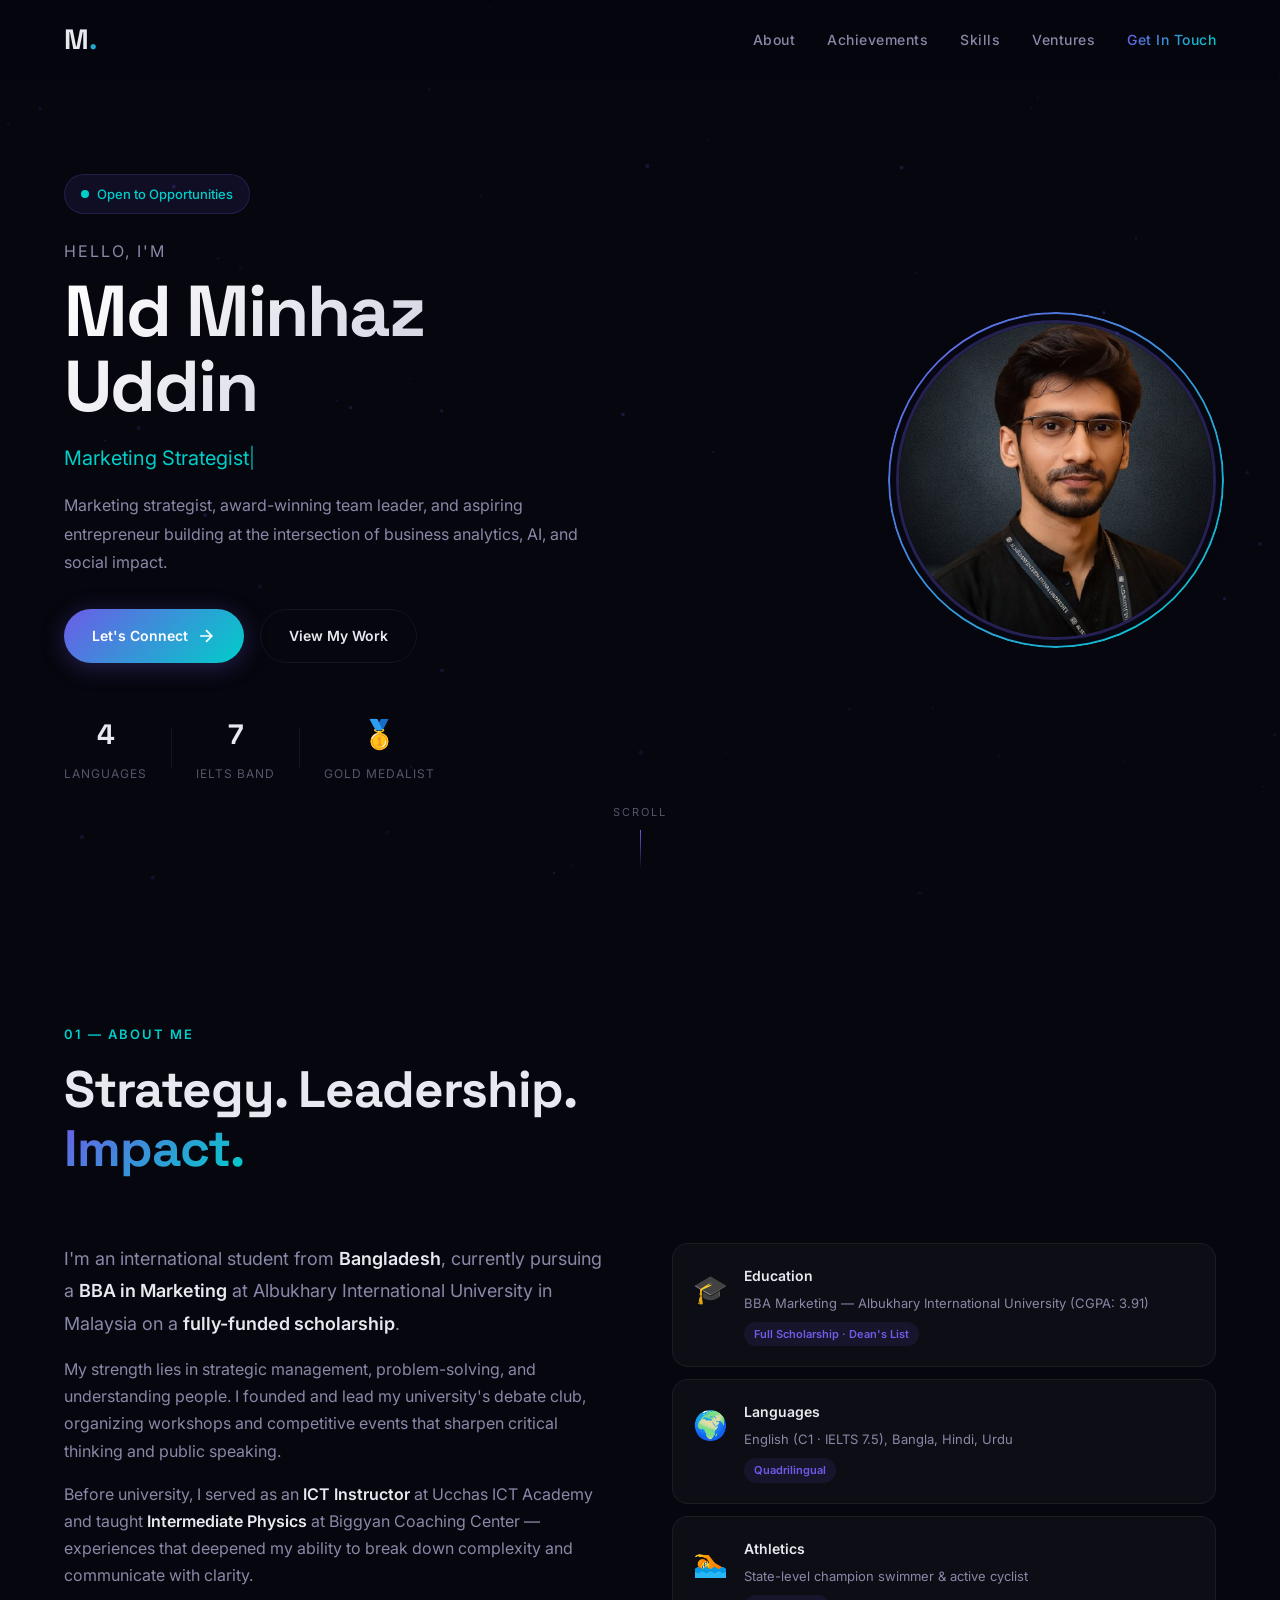
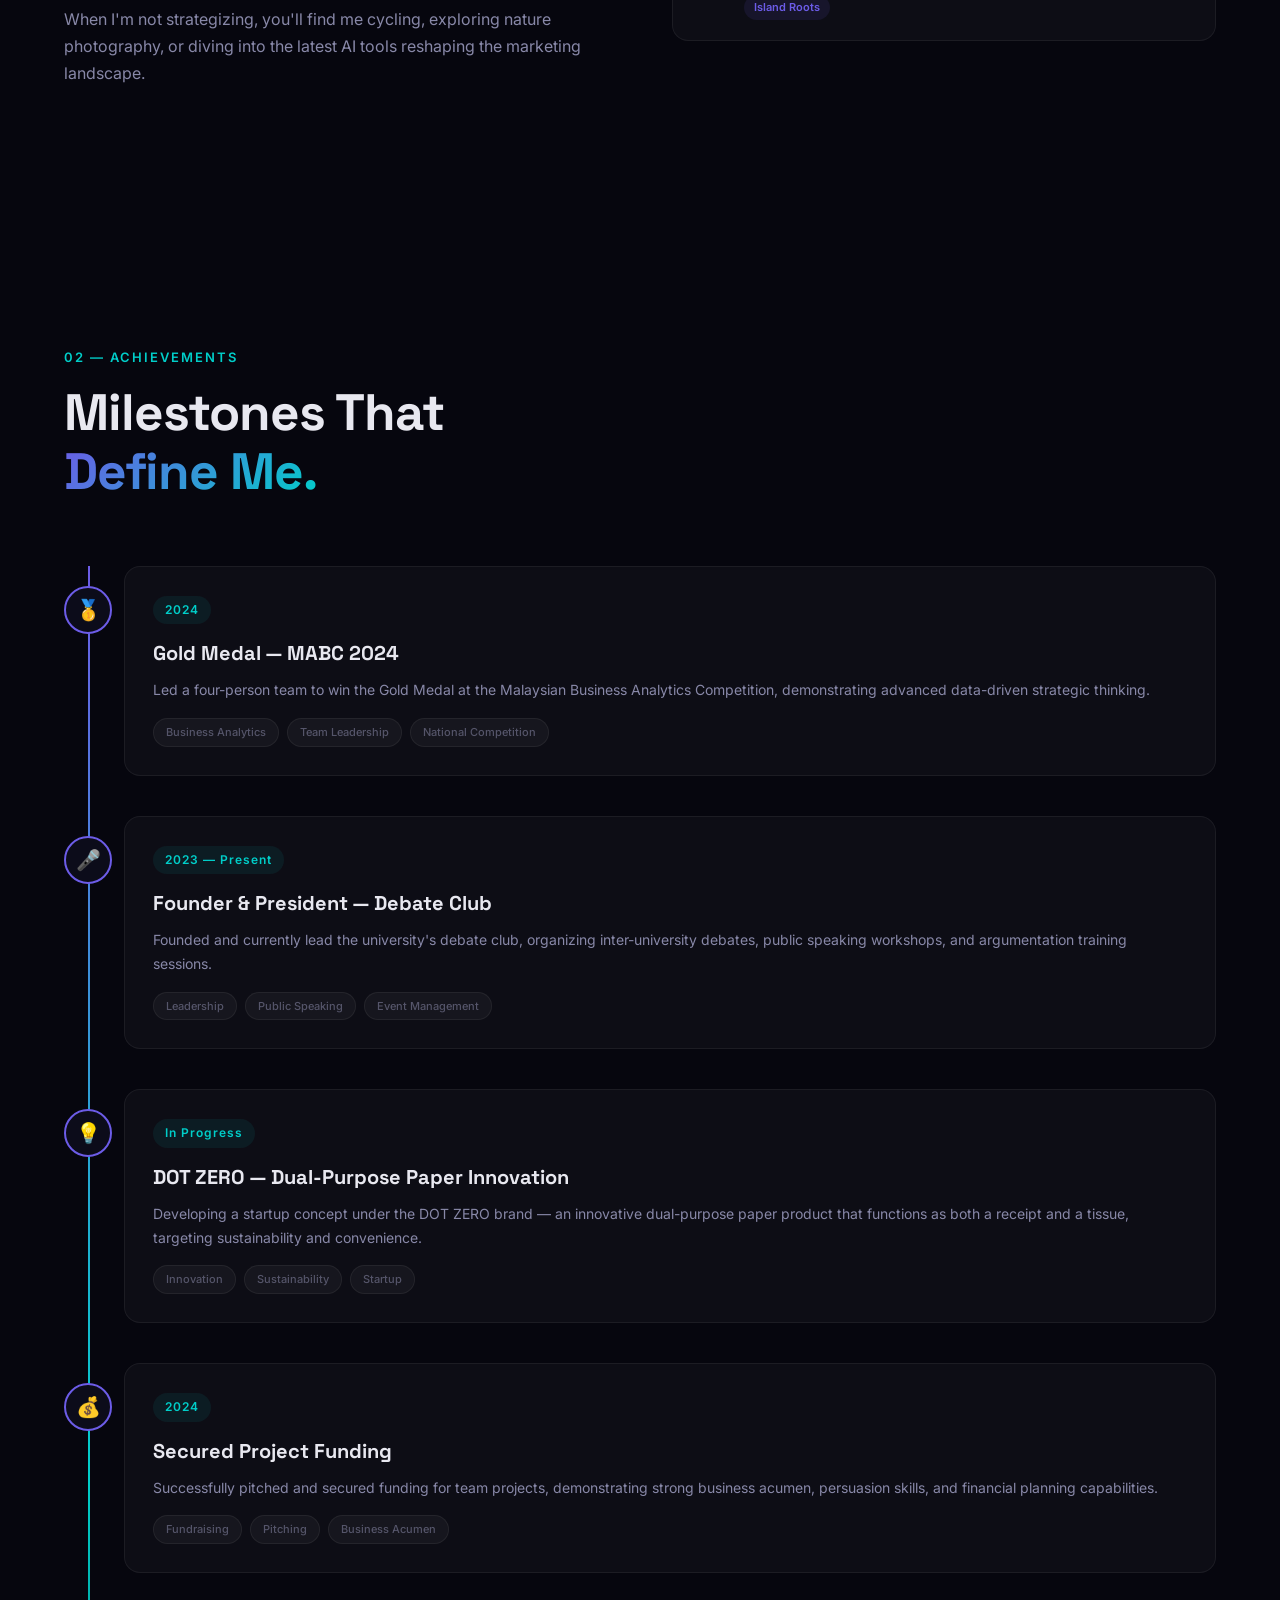
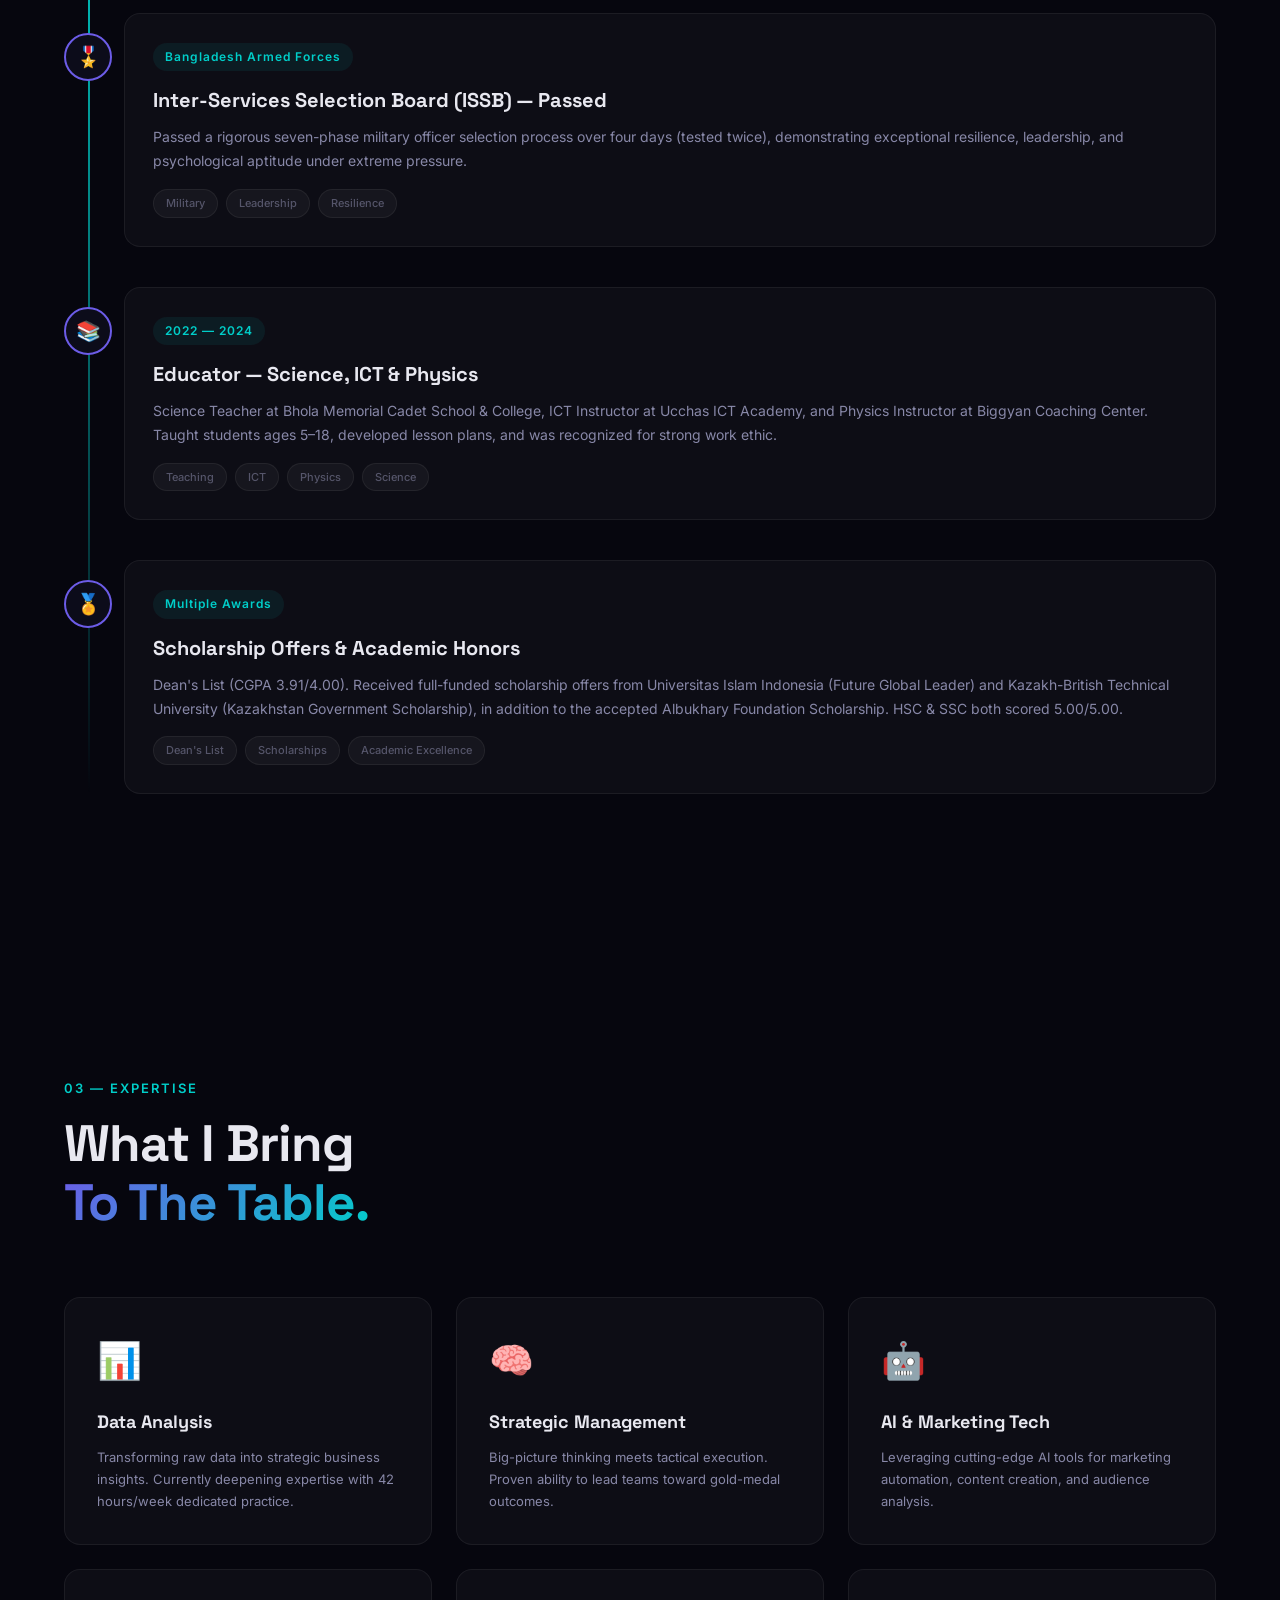
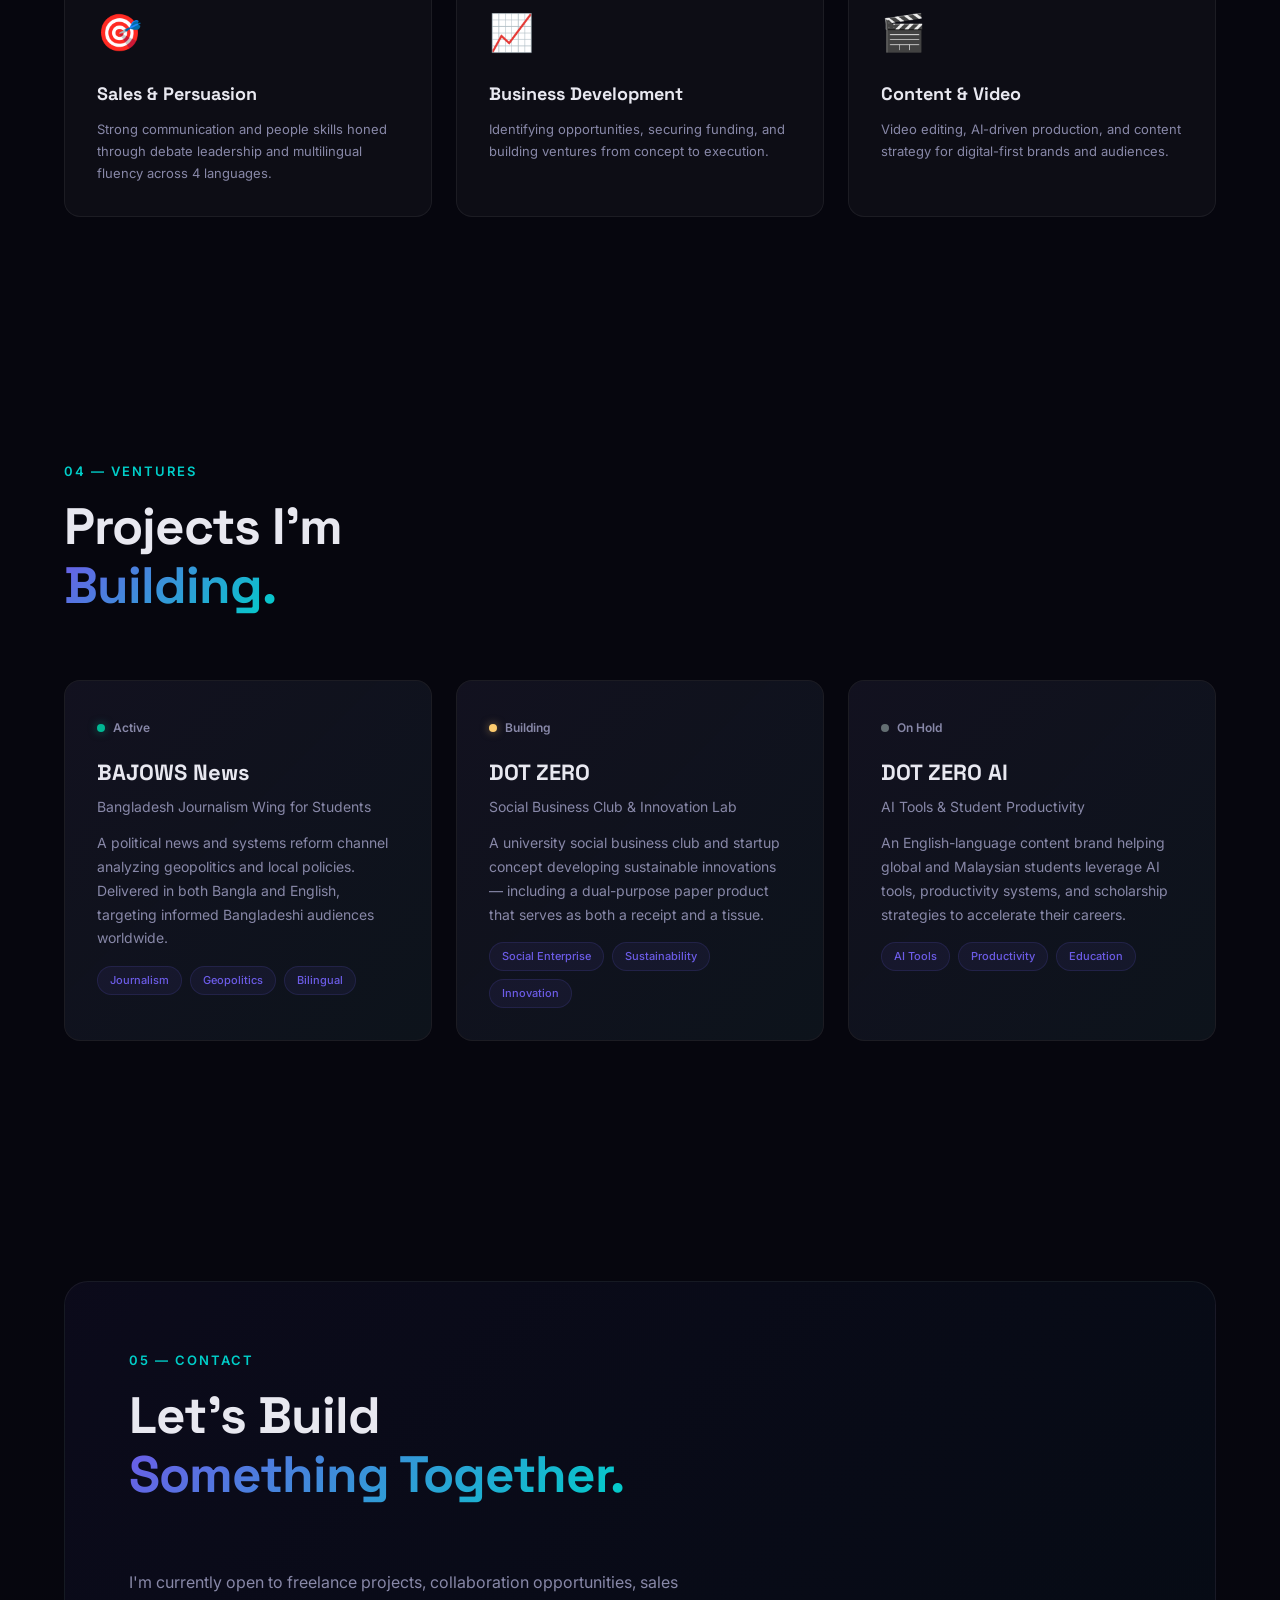
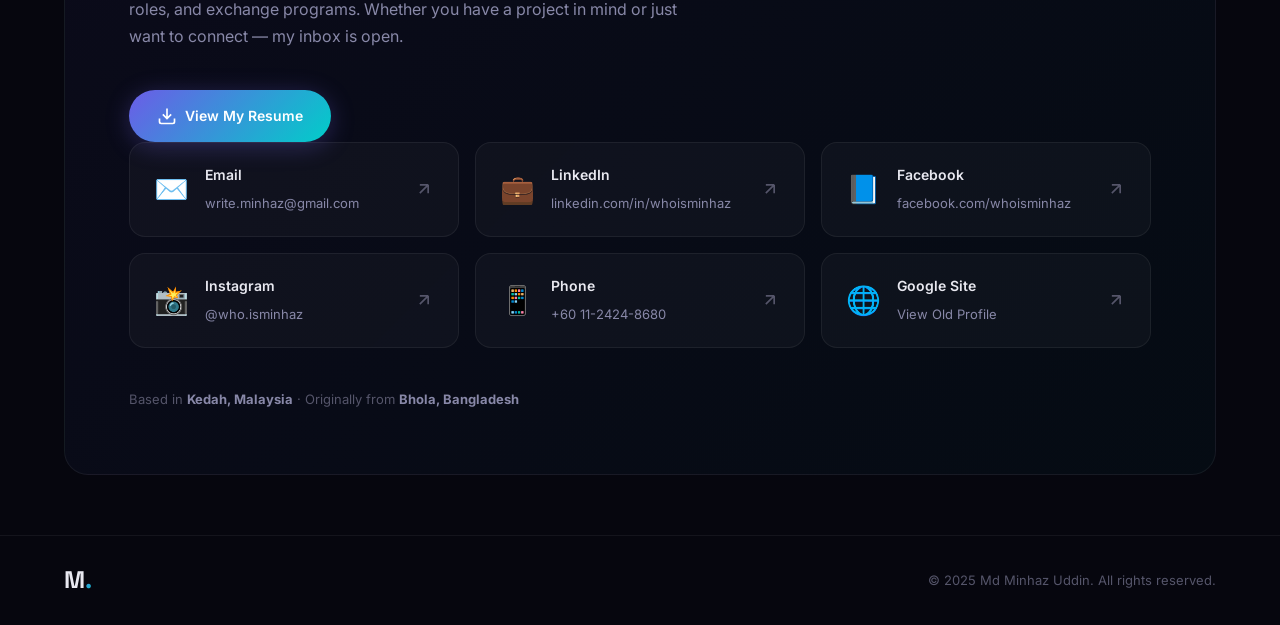
==== index.html @ c0386ac0 "Add files via upload" ====
<!DOCTYPE html>
<html lang="en">
<head>
    <meta charset="UTF-8">
    <meta name="viewport" content="width=device-width, initial-scale=1.0">
    <meta name="description" content="Md Minhaz Uddin — Marketing strategist, debate leader, and aspiring entrepreneur. BBA Marketing student at Albukhary International University, Malaysia.">
    <meta name="keywords" content="Minhaz Uddin, marketing, BBA, entrepreneur, data analysis, AI marketing, business development">
    <meta name="author" content="Md Minhaz Uddin">
    <title>Md Minhaz Uddin — Marketing Strategist & Aspiring Entrepreneur</title>
    <link rel="preconnect" href="https://fonts.googleapis.com">
    <link rel="preconnect" href="https://fonts.gstatic.com" crossorigin>
    <link href="https://fonts.googleapis.com/css2?family=Inter:wght@300;400;500;600;700;800;900&family=Space+Grotesk:wght@400;500;600;700&display=swap" rel="stylesheet">
    <link rel="stylesheet" href="style.css">
</head>
<body>
    <!-- Animated Background Canvas -->
    <canvas id="bg-canvas"></canvas>

    <!-- Navigation -->
    <nav id="navbar">
        <div class="nav-container">
            <a href="#hero" class="nav-logo">M<span class="accent">.</span></a>
            <button class="nav-toggle" id="nav-toggle" aria-label="Toggle navigation">
                <span></span>
                <span></span>
                <span></span>
            </button>
            <ul class="nav-links" id="nav-links">
                <li><a href="#about">About</a></li>
                <li><a href="#achievements">Achievements</a></li>
                <li><a href="#skills">Skills</a></li>
                <li><a href="#ventures">Ventures</a></li>
                <li><a href="#contact" class="nav-cta">Get In Touch</a></li>
            </ul>
        </div>
    </nav>

    <!-- Hero Section -->
    <section id="hero">
        <div class="hero-content">
            <div class="hero-left">
                <div class="hero-badge reveal">
                    <span class="badge-dot"></span>
                    Open to Opportunities
                </div>
                <h1 class="hero-title reveal">
                    <span class="hero-greeting">Hello, I'm</span>
                    <span class="hero-name">Md Minhaz<br>Uddin</span>
                </h1>
                <p class="hero-subtitle reveal">
                    <span class="typed-text" id="typed-text"></span><span class="cursor">|</span>
                </p>
                <p class="hero-description reveal">
                    Marketing strategist, award-winning team leader, and aspiring entrepreneur 
                    building at the intersection of business analytics, AI, and social impact.
                </p>
                <div class="hero-actions reveal">
                    <a href="#contact" class="btn btn-primary">
                        <span>Let's Connect</span>
                        <svg width="20" height="20" viewBox="0 0 24 24" fill="none" stroke="currentColor" stroke-width="2"><path d="M5 12h14M12 5l7 7-7 7"/></svg>
                    </a>
                    <a href="#achievements" class="btn btn-ghost">
                        <span>View My Work</span>
                    </a>
                </div>
                <div class="hero-stats reveal">
                    <div class="stat">
                        <span class="stat-number" data-count="4">0</span>
                        <span class="stat-label">Languages</span>
                    </div>
                    <div class="stat-divider"></div>
                    <div class="stat">
                        <span class="stat-number" data-count="7" data-decimal="false">0</span>
                        <span class="stat-label">IELTS Band</span>
                    </div>
                    <div class="stat-divider"></div>
                    <div class="stat">
                        <span class="stat-icon">🥇</span>
                        <span class="stat-label">Gold Medalist</span>
                    </div>
                </div>
            </div>
            <div class="hero-right reveal">
                <div class="hero-photo-wrapper">
                    <div class="hero-photo-glow"></div>
                    <div class="hero-photo-ring"></div>
                    <img src="photo.jpg" alt="Md Minhaz Uddin" class="hero-photo" />
                </div>
            </div>
        </div>
        <div class="scroll-indicator">
            <span>Scroll</span>
            <div class="scroll-line"></div>
        </div>
    </section>

    <!-- About Section -->
    <section id="about">
        <div class="container">
            <div class="section-header reveal">
                <span class="section-tag">01 — About Me</span>
                <h2 class="section-title">Strategy. Leadership.<br><span class="accent">Impact.</span></h2>
            </div>
            <div class="about-grid">
                <div class="about-text reveal">
                    <p class="about-lead">
                        I'm an international student from <strong>Bangladesh</strong>, currently pursuing a 
                        <strong>BBA in Marketing</strong> at Albukhary International University in Malaysia 
                        on a <strong>fully-funded scholarship</strong>.
                    </p>
                    <p>
                        My strength lies in strategic management, problem-solving, and understanding people. 
                        I founded and lead my university's debate club, organizing workshops and competitive 
                        events that sharpen critical thinking and public speaking.
                    </p>
                    <p>
                        Before university, I served as an <strong>ICT Instructor</strong> at Ucchas ICT Academy 
                        and taught <strong>Intermediate Physics</strong> at Biggyan Coaching Center — experiences 
                        that deepened my ability to break down complexity and communicate with clarity.
                    </p>
                    <p>
                        When I'm not strategizing, you'll find me cycling, exploring nature photography, 
                        or diving into the latest AI tools reshaping the marketing landscape.
                    </p>
                </div>
                <div class="about-cards reveal">
                    <div class="info-card">
                        <div class="info-card-icon">🎓</div>
                        <div class="info-card-content">
                            <h4>Education</h4>
                            <p>BBA Marketing — Albukhary International University (CGPA: 3.91)</p>
                            <span class="info-card-tag">Full Scholarship · Dean's List</span>
                        </div>
                    </div>
                    <div class="info-card">
                        <div class="info-card-icon">🌍</div>
                        <div class="info-card-content">
                            <h4>Languages</h4>
                            <p>English (C1 · IELTS 7.5), Bangla, Hindi, Urdu</p>
                            <span class="info-card-tag">Quadrilingual</span>
                        </div>
                    </div>
                    <div class="info-card">
                        <div class="info-card-icon">🏊</div>
                        <div class="info-card-content">
                            <h4>Athletics</h4>
                            <p>State-level champion swimmer & active cyclist</p>
                            <span class="info-card-tag">Island Roots</span>
                        </div>
                    </div>
                </div>
            </div>
        </div>
    </section>

    <!-- Achievements Section -->
    <section id="achievements">
        <div class="container">
            <div class="section-header reveal">
                <span class="section-tag">02 — Achievements</span>
                <h2 class="section-title">Milestones That<br><span class="accent">Define Me.</span></h2>
            </div>
            <div class="achievements-timeline">
                <div class="timeline-item reveal">
                    <div class="timeline-marker">
                        <div class="timeline-icon">🥇</div>
                    </div>
                    <div class="timeline-card">
                        <span class="timeline-year">2024</span>
                        <h3>Gold Medal — MABC 2024</h3>
                        <p>Led a four-person team to win the Gold Medal at the Malaysian Business Analytics Competition, demonstrating advanced data-driven strategic thinking.</p>
                        <div class="timeline-tags">
                            <span>Business Analytics</span>
                            <span>Team Leadership</span>
                            <span>National Competition</span>
                        </div>
                    </div>
                </div>
                <div class="timeline-item reveal">
                    <div class="timeline-marker">
                        <div class="timeline-icon">🎤</div>
                    </div>
                    <div class="timeline-card">
                        <span class="timeline-year">2023 — Present</span>
                        <h3>Founder & President — Debate Club</h3>
                        <p>Founded and currently lead the university's debate club, organizing inter-university debates, public speaking workshops, and argumentation training sessions.</p>
                        <div class="timeline-tags">
                            <span>Leadership</span>
                            <span>Public Speaking</span>
                            <span>Event Management</span>
                        </div>
                    </div>
                </div>
                <div class="timeline-item reveal">
                    <div class="timeline-marker">
                        <div class="timeline-icon">💡</div>
                    </div>
                    <div class="timeline-card">
                        <span class="timeline-year">In Progress</span>
                        <h3>DOT ZERO — Dual-Purpose Paper Innovation</h3>
                        <p>Developing a startup concept under the DOT ZERO brand — an innovative dual-purpose paper product that functions as both a receipt and a tissue, targeting sustainability and convenience.</p>
                        <div class="timeline-tags">
                            <span>Innovation</span>
                            <span>Sustainability</span>
                            <span>Startup</span>
                        </div>
                    </div>
                </div>
                <div class="timeline-item reveal">
                    <div class="timeline-marker">
                        <div class="timeline-icon">💰</div>
                    </div>
                    <div class="timeline-card">
                        <span class="timeline-year">2024</span>
                        <h3>Secured Project Funding</h3>
                        <p>Successfully pitched and secured funding for team projects, demonstrating strong business acumen, persuasion skills, and financial planning capabilities.</p>
                        <div class="timeline-tags">
                            <span>Fundraising</span>
                            <span>Pitching</span>
                            <span>Business Acumen</span>
                        </div>
                    </div>
                </div>
                <div class="timeline-item reveal">
                    <div class="timeline-marker">
                        <div class="timeline-icon">🎖️</div>
                    </div>
                    <div class="timeline-card">
                        <span class="timeline-year">Bangladesh Armed Forces</span>
                        <h3>Inter-Services Selection Board (ISSB) — Passed</h3>
                        <p>Passed a rigorous seven-phase military officer selection process over four days (tested twice), demonstrating exceptional resilience, leadership, and psychological aptitude under extreme pressure.</p>
                        <div class="timeline-tags">
                            <span>Military</span>
                            <span>Leadership</span>
                            <span>Resilience</span>
                        </div>
                    </div>
                </div>
                <div class="timeline-item reveal">
                    <div class="timeline-marker">
                        <div class="timeline-icon">📚</div>
                    </div>
                    <div class="timeline-card">
                        <span class="timeline-year">2022 — 2024</span>
                        <h3>Educator — Science, ICT & Physics</h3>
                        <p>Science Teacher at Bhola Memorial Cadet School & College, ICT Instructor at Ucchas ICT Academy, and Physics Instructor at Biggyan Coaching Center. Taught students ages 5–18, developed lesson plans, and was recognized for strong work ethic.</p>
                        <div class="timeline-tags">
                            <span>Teaching</span>
                            <span>ICT</span>
                            <span>Physics</span>
                            <span>Science</span>
                        </div>
                    </div>
                </div>
                <div class="timeline-item reveal">
                    <div class="timeline-marker">
                        <div class="timeline-icon">🏅</div>
                    </div>
                    <div class="timeline-card">
                        <span class="timeline-year">Multiple Awards</span>
                        <h3>Scholarship Offers & Academic Honors</h3>
                        <p>Dean's List (CGPA 3.91/4.00). Received full-funded scholarship offers from Universitas Islam Indonesia (Future Global Leader) and Kazakh-British Technical University (Kazakhstan Government Scholarship), in addition to the accepted Albukhary Foundation Scholarship. HSC & SSC both scored 5.00/5.00.</p>
                        <div class="timeline-tags">
                            <span>Dean's List</span>
                            <span>Scholarships</span>
                            <span>Academic Excellence</span>
                        </div>
                    </div>
                </div>
            </div>
        </div>
    </section>

    <!-- Skills Section -->
    <section id="skills">
        <div class="container">
            <div class="section-header reveal">
                <span class="section-tag">03 — Expertise</span>
                <h2 class="section-title">What I Bring<br><span class="accent">To The Table.</span></h2>
            </div>
            <div class="skills-grid">
                <div class="skill-card reveal" data-tilt>
                    <div class="skill-card-glow"></div>
                    <div class="skill-icon">📊</div>
                    <h3>Data Analysis</h3>
                    <p>Transforming raw data into strategic business insights. Currently deepening expertise with 42 hours/week dedicated practice.</p>
                </div>
                <div class="skill-card reveal" data-tilt>
                    <div class="skill-card-glow"></div>
                    <div class="skill-icon">🧠</div>
                    <h3>Strategic Management</h3>
                    <p>Big-picture thinking meets tactical execution. Proven ability to lead teams toward gold-medal outcomes.</p>
                </div>
                <div class="skill-card reveal" data-tilt>
                    <div class="skill-card-glow"></div>
                    <div class="skill-icon">🤖</div>
                    <h3>AI & Marketing Tech</h3>
                    <p>Leveraging cutting-edge AI tools for marketing automation, content creation, and audience analysis.</p>
                </div>
                <div class="skill-card reveal" data-tilt>
                    <div class="skill-card-glow"></div>
                    <div class="skill-icon">🎯</div>
                    <h3>Sales & Persuasion</h3>
                    <p>Strong communication and people skills honed through debate leadership and multilingual fluency across 4 languages.</p>
                </div>
                <div class="skill-card reveal" data-tilt>
                    <div class="skill-card-glow"></div>
                    <div class="skill-icon">📈</div>
                    <h3>Business Development</h3>
                    <p>Identifying opportunities, securing funding, and building ventures from concept to execution.</p>
                </div>
                <div class="skill-card reveal" data-tilt>
                    <div class="skill-card-glow"></div>
                    <div class="skill-icon">🎬</div>
                    <h3>Content & Video</h3>
                    <p>Video editing, AI-driven production, and content strategy for digital-first brands and audiences.</p>
                </div>
            </div>
        </div>
    </section>

    <!-- Ventures Section -->
    <section id="ventures">
        <div class="container">
            <div class="section-header reveal">
                <span class="section-tag">04 — Ventures</span>
                <h2 class="section-title">Projects I'm<br><span class="accent">Building.</span></h2>
            </div>
            <div class="ventures-grid">
                <div class="venture-card reveal">
                    <div class="venture-card-bg"></div>
                    <div class="venture-card-content">
                        <div class="venture-status">
                            <span class="status-dot active"></span>
                            Active
                        </div>
                        <h3>BAJOWS News</h3>
                        <p class="venture-subtitle">Bangladesh Journalism Wing for Students</p>
                        <p>A political news and systems reform channel analyzing geopolitics and local policies. Delivered in both Bangla and English, targeting informed Bangladeshi audiences worldwide.</p>
                        <div class="venture-tags">
                            <span>Journalism</span>
                            <span>Geopolitics</span>
                            <span>Bilingual</span>
                        </div>
                    </div>
                </div>
                <div class="venture-card reveal">
                    <div class="venture-card-bg"></div>
                    <div class="venture-card-content">
                        <div class="venture-status">
                            <span class="status-dot building"></span>
                            Building
                        </div>
                        <h3>DOT ZERO</h3>
                        <p class="venture-subtitle">Social Business Club & Innovation Lab</p>
                        <p>A university social business club and startup concept developing sustainable innovations — including a dual-purpose paper product that serves as both a receipt and a tissue.</p>
                        <div class="venture-tags">
                            <span>Social Enterprise</span>
                            <span>Sustainability</span>
                            <span>Innovation</span>
                        </div>
                    </div>
                </div>
                <div class="venture-card reveal">
                    <div class="venture-card-bg"></div>
                    <div class="venture-card-content">
                        <div class="venture-status">
                            <span class="status-dot paused"></span>
                            On Hold
                        </div>
                        <h3>DOT ZERO AI</h3>
                        <p class="venture-subtitle">AI Tools & Student Productivity</p>
                        <p>An English-language content brand helping global and Malaysian students leverage AI tools, productivity systems, and scholarship strategies to accelerate their careers.</p>
                        <div class="venture-tags">
                            <span>AI Tools</span>
                            <span>Productivity</span>
                            <span>Education</span>
                        </div>
                    </div>
                </div>
            </div>
        </div>
    </section>

    <!-- Contact Section -->
    <section id="contact">
        <div class="container">
            <div class="contact-wrapper reveal">
                <div class="section-header">
                    <span class="section-tag">05 — Contact</span>
                    <h2 class="section-title">Let's Build<br><span class="accent">Something Together.</span></h2>
                </div>
                <p class="contact-description">
                    I'm currently open to freelance projects, collaboration opportunities, 
                    sales roles, and exchange programs. Whether you have a project in mind or just want to connect — my inbox is open.
                </p>
                <div class="contact-actions-top">
                    <a href="resume.html" target="_blank" class="btn btn-primary" id="download-resume">
                        <svg width="20" height="20" viewBox="0 0 24 24" fill="none" stroke="currentColor" stroke-width="2"><path d="M21 15v4a2 2 0 01-2 2H5a2 2 0 01-2-2v-4M7 10l5 5 5-5M12 15V3"/></svg>
                        <span>View My Resume</span>
                    </a>
                </div>
                <div class="contact-links">
                    <a href="mailto:write.minhaz@gmail.com" class="contact-card" id="contact-email">
                        <div class="contact-card-icon">✉️</div>
                        <div>
                            <h4>Email</h4>
                            <span>write.minhaz@gmail.com</span>
                        </div>
                        <svg width="20" height="20" viewBox="0 0 24 24" fill="none" stroke="currentColor" stroke-width="2"><path d="M7 17L17 7M17 7H7M17 7v10"/></svg>
                    </a>
                    <a href="https://linkedin.com/in/whoisminhaz" class="contact-card" id="contact-linkedin" target="_blank" rel="noopener">
                        <div class="contact-card-icon">💼</div>
                        <div>
                            <h4>LinkedIn</h4>
                            <span>linkedin.com/in/whoisminhaz</span>
                        </div>
                        <svg width="20" height="20" viewBox="0 0 24 24" fill="none" stroke="currentColor" stroke-width="2"><path d="M7 17L17 7M17 7H7M17 7v10"/></svg>
                    </a>
                    <a href="https://facebook.com/whoisminhaz" class="contact-card" id="contact-facebook" target="_blank" rel="noopener">
                        <div class="contact-card-icon">📘</div>
                        <div>
                            <h4>Facebook</h4>
                            <span>facebook.com/whoisminhaz</span>
                        </div>
                        <svg width="20" height="20" viewBox="0 0 24 24" fill="none" stroke="currentColor" stroke-width="2"><path d="M7 17L17 7M17 7H7M17 7v10"/></svg>
                    </a>
                    <a href="https://instagram.com/who.isminhaz" class="contact-card" id="contact-instagram" target="_blank" rel="noopener">
                        <div class="contact-card-icon">📸</div>
                        <div>
                            <h4>Instagram</h4>
                            <span>@who.isminhaz</span>
                        </div>
                        <svg width="20" height="20" viewBox="0 0 24 24" fill="none" stroke="currentColor" stroke-width="2"><path d="M7 17L17 7M17 7H7M17 7v10"/></svg>
                    </a>
                    <a href="tel:+601124248680" class="contact-card" id="contact-phone">
                        <div class="contact-card-icon">📱</div>
                        <div>
                            <h4>Phone</h4>
                            <span>+60 11-2424-8680</span>
                        </div>
                        <svg width="20" height="20" viewBox="0 0 24 24" fill="none" stroke="currentColor" stroke-width="2"><path d="M7 17L17 7M17 7H7M17 7v10"/></svg>
                    </a>
                    <a href="https://sites.google.com/view/whoisminhaz/home" class="contact-card" id="contact-website" target="_blank" rel="noopener">
                        <div class="contact-card-icon">🌐</div>
                        <div>
                            <h4>Google Site</h4>
                            <span>View Old Profile</span>
                        </div>
                        <svg width="20" height="20" viewBox="0 0 24 24" fill="none" stroke="currentColor" stroke-width="2"><path d="M7 17L17 7M17 7H7M17 7v10"/></svg>
                    </a>
                </div>
                <div class="contact-footer">
                    <p>Based in <strong>Kedah, Malaysia</strong> · Originally from <strong>Bhola, Bangladesh</strong></p>
                </div>
            </div>
        </div>
    </section>

    <!-- Footer -->
    <footer id="footer">
        <div class="container">
            <div class="footer-content">
                <span class="footer-logo">M<span class="accent">.</span></span>
                <p>&copy; 2025 Md Minhaz Uddin. All rights reserved.</p>
            </div>
        </div>
    </footer>

    <script src="script.js"></script>
</body>
</html>
---- style.css ----
/* ============================================
   MD MINHAZ UDDIN — PORTFOLIO
   Premium Dark Theme
   ============================================ */

/* --- Reset & Base --- */
*, *::before, *::after { margin: 0; padding: 0; box-sizing: border-box; }

:root {
    --bg-primary: #06060e;
    --bg-secondary: #0c0c1a;
    --bg-card: rgba(255,255,255,0.03);
    --bg-card-hover: rgba(255,255,255,0.06);
    --text-primary: #e8e8f0;
    --text-secondary: #8888a8;
    --text-muted: #55556a;
    --accent-1: #6c5ce7;
    --accent-2: #00cec9;
    --accent-gradient: linear-gradient(135deg, #6c5ce7, #00cec9);
    --accent-glow: rgba(108,92,231,0.3);
    --border: rgba(255,255,255,0.06);
    --radius: 16px;
    --radius-sm: 8px;
    --font-main: 'Inter', -apple-system, sans-serif;
    --font-display: 'Space Grotesk', sans-serif;
    --transition: 0.3s cubic-bezier(0.25, 0.46, 0.45, 0.94);
}

html { scroll-behavior: smooth; scroll-padding-top: 80px; }
body {
    font-family: var(--font-main);
    background: var(--bg-primary);
    color: var(--text-primary);
    line-height: 1.7;
    overflow-x: hidden;
    -webkit-font-smoothing: antialiased;
}

#bg-canvas {
    position: fixed; top: 0; left: 0; width: 100%; height: 100%;
    z-index: 0; pointer-events: none; opacity: 0.4;
}

.container { max-width: 1200px; margin: 0 auto; padding: 0 24px; position: relative; z-index: 1; }
.accent { background: var(--accent-gradient); -webkit-background-clip: text; -webkit-text-fill-color: transparent; background-clip: text; }

/* --- Navigation --- */
#navbar {
    position: fixed; top: 0; left: 0; width: 100%; z-index: 1000;
    padding: 16px 0;
    background: rgba(6,6,14,0.6);
    backdrop-filter: blur(20px); -webkit-backdrop-filter: blur(20px);
    border-bottom: 1px solid transparent;
    transition: var(--transition);
}
#navbar.scrolled { border-bottom-color: var(--border); padding: 10px 0; }

.nav-container {
    max-width: 1200px; margin: 0 auto; padding: 0 24px;
    display: flex; align-items: center; justify-content: space-between;
}
.nav-logo {
    font-family: var(--font-display); font-size: 28px; font-weight: 700;
    color: var(--text-primary); text-decoration: none;
}
.nav-links {
    display: flex; align-items: center; gap: 32px; list-style: none;
}
.nav-links a {
    color: var(--text-secondary); text-decoration: none; font-size: 14px;
    font-weight: 500; letter-spacing: 0.5px; transition: color var(--transition);
}
.nav-links a:hover { color: var(--text-primary); }
.nav-cta {
    background: var(--accent-gradient) !important; -webkit-background-clip: text !important;
    -webkit-text-fill-color: transparent !important; background-clip: text !important;
}
.nav-toggle { display: none; background: none; border: none; cursor: pointer; padding: 4px; }
.nav-toggle span {
    display: block; width: 24px; height: 2px; background: var(--text-primary);
    margin: 5px 0; transition: var(--transition);
}

/* --- Hero Section --- */
#hero {
    min-height: 100vh; display: flex; flex-direction: column;
    justify-content: center; padding: 120px 24px 60px;
    max-width: 1200px; margin: 0 auto; position: relative; z-index: 1;
}
.hero-content {
    display: flex; align-items: center; justify-content: space-between; gap: 60px;
}
.hero-left { flex: 1; max-width: 600px; }
.hero-right { flex-shrink: 0; }

.hero-badge {
    display: inline-flex; align-items: center; gap: 8px;
    padding: 8px 16px; border-radius: 100px;
    background: rgba(108,92,231,0.1); border: 1px solid rgba(108,92,231,0.2);
    font-size: 13px; font-weight: 500; color: var(--accent-2);
    margin-bottom: 24px;
}
.badge-dot {
    width: 8px; height: 8px; border-radius: 50%; background: var(--accent-2);
    animation: pulse-dot 2s infinite;
}
@keyframes pulse-dot {
    0%, 100% { opacity: 1; box-shadow: 0 0 0 0 rgba(0,206,201,0.4); }
    50% { opacity: 0.8; box-shadow: 0 0 0 8px rgba(0,206,201,0); }
}

.hero-greeting {
    display: block; font-family: var(--font-main); font-size: 16px;
    font-weight: 400; color: var(--text-secondary); letter-spacing: 2px;
    text-transform: uppercase; margin-bottom: 8px;
}
.hero-name {
    display: block; font-family: var(--font-display); font-size: clamp(40px, 6vw, 72px);
    font-weight: 800; line-height: 1.05; letter-spacing: -2px;
    background: linear-gradient(135deg, #fff 0%, #b8b8d0 100%);
    -webkit-background-clip: text; -webkit-text-fill-color: transparent; background-clip: text;
}
.hero-subtitle { margin: 16px 0; font-size: 20px; color: var(--accent-2); min-height: 30px; }
.cursor {
    animation: blink 1s infinite; font-weight: 300; color: var(--accent-2);
}
@keyframes blink { 0%, 100% { opacity: 1; } 50% { opacity: 0; } }

.hero-description {
    font-size: 16px; color: var(--text-secondary); line-height: 1.8;
    max-width: 520px; margin-bottom: 32px;
}
.hero-actions { display: flex; gap: 16px; margin-bottom: 48px; flex-wrap: wrap; }

/* Buttons */
.btn {
    display: inline-flex; align-items: center; gap: 8px;
    padding: 14px 28px; border-radius: 100px; font-size: 14px;
    font-weight: 600; text-decoration: none; transition: all var(--transition);
    cursor: pointer; border: none;
}
.btn-primary {
    background: var(--accent-gradient); color: #fff;
    box-shadow: 0 4px 24px rgba(108,92,231,0.3);
}
.btn-primary:hover { transform: translateY(-2px); box-shadow: 0 8px 32px rgba(108,92,231,0.5); }
.btn-ghost {
    background: transparent; color: var(--text-primary);
    border: 1px solid var(--border);
}
.btn-ghost:hover { border-color: var(--accent-1); background: rgba(108,92,231,0.05); }

/* Hero Stats */
.hero-stats { display: flex; align-items: center; gap: 24px; }
.stat { text-align: center; }
.stat-number {
    display: block; font-family: var(--font-display); font-size: 28px;
    font-weight: 700; color: var(--text-primary);
}
.stat-icon { font-size: 28px; display: block; }
.stat-label { font-size: 12px; color: var(--text-muted); text-transform: uppercase; letter-spacing: 1px; }
.stat-divider { width: 1px; height: 40px; background: var(--border); }

/* Hero Photo */
.hero-photo-wrapper {
    position: relative; width: 320px; height: 320px;
}
.hero-photo {
    width: 100%; height: 100%; object-fit: cover; border-radius: 50%;
    position: relative; z-index: 2; border: 3px solid rgba(108,92,231,0.3);
}
.hero-photo-glow {
    position: absolute; inset: -20px; border-radius: 50%;
    background: radial-gradient(circle, rgba(108,92,231,0.2) 0%, transparent 70%);
    z-index: 0; animation: glow-pulse 4s ease-in-out infinite;
}
.hero-photo-ring {
    position: absolute; inset: -8px; border-radius: 50%; z-index: 1;
    border: 2px solid transparent;
    background: var(--accent-gradient) border-box;
    -webkit-mask: linear-gradient(#fff 0 0) padding-box, linear-gradient(#fff 0 0);
    -webkit-mask-composite: xor; mask-composite: exclude;
    animation: spin-slow 12s linear infinite;
}
@keyframes glow-pulse {
    0%, 100% { opacity: 0.5; transform: scale(1); }
    50% { opacity: 0.8; transform: scale(1.05); }
}
@keyframes spin-slow { from { transform: rotate(0deg); } to { transform: rotate(360deg); } }

.scroll-indicator {
    position: absolute; bottom: 30px; left: 50%; transform: translateX(-50%);
    display: flex; flex-direction: column; align-items: center; gap: 8px;
}
.scroll-indicator span {
    font-size: 11px; letter-spacing: 2px; text-transform: uppercase;
    color: var(--text-muted);
}
.scroll-line {
    width: 1px; height: 40px; background: linear-gradient(to bottom, var(--accent-1), transparent);
    animation: scroll-anim 2s infinite;
}
@keyframes scroll-anim {
    0% { transform: scaleY(0); transform-origin: top; }
    50% { transform: scaleY(1); transform-origin: top; }
    51% { transform-origin: bottom; }
    100% { transform: scaleY(0); transform-origin: bottom; }
}

/* --- Section Commons --- */
section { padding: 120px 0; position: relative; z-index: 1; }
.section-header { margin-bottom: 64px; }
.section-tag {
    display: inline-block; font-size: 13px; font-weight: 600;
    color: var(--accent-2); letter-spacing: 2px; text-transform: uppercase;
    margin-bottom: 16px;
}
.section-title {
    font-family: var(--font-display); font-size: clamp(32px, 4vw, 52px);
    font-weight: 800; line-height: 1.15; letter-spacing: -1px;
}

/* --- About --- */
.about-grid { display: grid; grid-template-columns: 1fr 1fr; gap: 64px; align-items: start; }
.about-lead { font-size: 18px; color: var(--text-primary); margin-bottom: 20px; line-height: 1.8; }
.about-text p { color: var(--text-secondary); margin-bottom: 16px; }
.about-text strong { color: var(--text-primary); font-weight: 600; }

.info-card {
    display: flex; gap: 16px; padding: 20px; border-radius: var(--radius);
    background: var(--bg-card); border: 1px solid var(--border);
    margin-bottom: 12px; transition: all var(--transition);
}
.info-card:hover { background: var(--bg-card-hover); border-color: rgba(108,92,231,0.2); transform: translateX(4px); }
.info-card-icon { font-size: 28px; flex-shrink: 0; margin-top: 2px; }
.info-card h4 { font-size: 14px; font-weight: 600; margin-bottom: 4px; }
.info-card p { font-size: 13px; color: var(--text-secondary); }
.info-card-tag {
    display: inline-block; margin-top: 8px; font-size: 11px; font-weight: 600;
    padding: 3px 10px; border-radius: 100px;
    background: rgba(108,92,231,0.1); color: var(--accent-1);
}

/* --- Achievements Timeline --- */
.achievements-timeline { position: relative; padding-left: 60px; }
.achievements-timeline::before {
    content: ''; position: absolute; left: 24px; top: 0; bottom: 0;
    width: 2px; background: linear-gradient(to bottom, var(--accent-1), var(--accent-2), transparent);
}
.timeline-item { position: relative; margin-bottom: 40px; }
.timeline-marker {
    position: absolute; left: -60px; top: 20px; width: 48px; height: 48px;
    display: flex; align-items: center; justify-content: center;
    background: var(--bg-secondary); border: 2px solid var(--accent-1);
    border-radius: 50%; z-index: 2;
}
.timeline-icon { font-size: 20px; }
.timeline-card {
    padding: 28px; border-radius: var(--radius);
    background: var(--bg-card); border: 1px solid var(--border);
    transition: all var(--transition);
}
.timeline-card:hover { background: var(--bg-card-hover); border-color: rgba(108,92,231,0.2); }
.timeline-year {
    display: inline-block; font-size: 12px; font-weight: 600;
    color: var(--accent-2); letter-spacing: 1px;
    padding: 4px 12px; border-radius: 100px;
    background: rgba(0,206,201,0.08); margin-bottom: 12px;
}
.timeline-card h3 { font-family: var(--font-display); font-size: 20px; font-weight: 700; margin-bottom: 8px; }
.timeline-card p { font-size: 14px; color: var(--text-secondary); margin-bottom: 16px; }
.timeline-tags { display: flex; flex-wrap: wrap; gap: 8px; }
.timeline-tags span {
    font-size: 11px; font-weight: 500; padding: 4px 12px; border-radius: 100px;
    background: rgba(255,255,255,0.04); color: var(--text-muted); border: 1px solid var(--border);
}

/* --- Skills Grid --- */
.skills-grid { display: grid; grid-template-columns: repeat(3, 1fr); gap: 24px; }
.skill-card {
    position: relative; padding: 32px; border-radius: var(--radius);
    background: var(--bg-card); border: 1px solid var(--border);
    transition: all var(--transition); overflow: hidden;
}
.skill-card:hover { transform: translateY(-4px); border-color: rgba(108,92,231,0.3); }
.skill-card-glow {
    position: absolute; top: -50%; left: -50%; width: 200%; height: 200%;
    background: radial-gradient(circle, rgba(108,92,231,0.06) 0%, transparent 60%);
    opacity: 0; transition: opacity 0.5s;
}
.skill-card:hover .skill-card-glow { opacity: 1; }
.skill-icon { font-size: 36px; margin-bottom: 16px; }
.skill-card h3 { font-family: var(--font-display); font-size: 18px; font-weight: 700; margin-bottom: 8px; }
.skill-card p { font-size: 13px; color: var(--text-secondary); line-height: 1.7; }

/* --- Ventures --- */
.ventures-grid { display: grid; grid-template-columns: repeat(3, 1fr); gap: 24px; }
.venture-card {
    position: relative; border-radius: var(--radius); overflow: hidden;
    border: 1px solid var(--border); transition: all var(--transition);
    background: var(--bg-card);
}
.venture-card:hover { transform: translateY(-4px); border-color: rgba(108,92,231,0.3); }
.venture-card-bg {
    position: absolute; inset: 0;
    background: linear-gradient(135deg, rgba(108,92,231,0.05), rgba(0,206,201,0.03));
}
.venture-card-content { position: relative; padding: 32px; z-index: 1; }
.venture-status {
    display: inline-flex; align-items: center; gap: 8px;
    font-size: 12px; font-weight: 600; margin-bottom: 16px;
    color: var(--text-secondary);
}
.status-dot { width: 8px; height: 8px; border-radius: 50%; }
.status-dot.active { background: #00b894; box-shadow: 0 0 8px rgba(0,184,148,0.5); }
.status-dot.building { background: #fdcb6e; box-shadow: 0 0 8px rgba(253,203,110,0.5); }
.status-dot.paused { background: #636e72; }
.venture-card h3 { font-family: var(--font-display); font-size: 22px; font-weight: 700; margin-bottom: 4px; }
.venture-subtitle { font-size: 13px; color: var(--accent-2); margin-bottom: 12px !important; }
.venture-card p { font-size: 14px; color: var(--text-secondary); margin-bottom: 16px; }
.venture-tags { display: flex; flex-wrap: wrap; gap: 8px; }
.venture-tags span {
    font-size: 11px; font-weight: 500; padding: 4px 12px; border-radius: 100px;
    background: rgba(108,92,231,0.08); color: var(--accent-1); border: 1px solid rgba(108,92,231,0.15);
}

/* --- Contact --- */
#contact { padding-bottom: 60px; }
.contact-wrapper {
    padding: 64px; border-radius: 24px;
    background: linear-gradient(135deg, rgba(108,92,231,0.06), rgba(0,206,201,0.03));
    border: 1px solid var(--border);
}
.contact-description { font-size: 16px; color: var(--text-secondary); max-width: 560px; margin-bottom: 40px; }
.contact-links { display: flex; gap: 16px; flex-wrap: wrap; margin-bottom: 40px; }
.contact-card {
    display: flex; align-items: center; gap: 16px; padding: 20px 24px;
    border-radius: var(--radius); background: var(--bg-card); border: 1px solid var(--border);
    text-decoration: none; color: var(--text-primary); transition: all var(--transition);
    min-width: 280px; flex: 1;
}
.contact-card:hover { background: var(--bg-card-hover); border-color: rgba(108,92,231,0.3); transform: translateY(-2px); }
.contact-card-icon { font-size: 28px; }
.contact-card h4 { font-size: 14px; font-weight: 600; margin-bottom: 2px; }
.contact-card span { font-size: 13px; color: var(--text-secondary); }
.contact-card svg { margin-left: auto; color: var(--text-muted); }
.contact-footer p { font-size: 13px; color: var(--text-muted); }
.contact-footer strong { color: var(--text-secondary); }

/* --- Footer --- */
#footer { padding: 24px 0; border-top: 1px solid var(--border); position: relative; z-index: 1; }
.footer-content { display: flex; align-items: center; justify-content: space-between; }
.footer-logo { font-family: var(--font-display); font-size: 24px; font-weight: 700; }
.footer-content p { font-size: 13px; color: var(--text-muted); }

/* --- Reveal Animation --- */
.reveal { opacity: 0; transform: translateY(30px); transition: opacity 0.8s ease, transform 0.8s ease; }
.reveal.active { opacity: 1; transform: translateY(0); }

/* --- Responsive --- */
@media (max-width: 968px) {
    .hero-content { flex-direction: column-reverse; text-align: center; gap: 40px; }
    .hero-left { max-width: 100%; }
    .hero-description { margin-left: auto; margin-right: auto; }
    .hero-actions { justify-content: center; }
    .hero-stats { justify-content: center; }
    .hero-photo-wrapper { width: 240px; height: 240px; }
    .about-grid { grid-template-columns: 1fr; gap: 40px; }
    .skills-grid { grid-template-columns: repeat(2, 1fr); }
    .ventures-grid { grid-template-columns: 1fr; }
    .contact-wrapper { padding: 40px 24px; }
}
@media (max-width: 640px) {
    .nav-links { display: none; position: absolute; top: 100%; left: 0; width: 100%; flex-direction: column; background: rgba(6,6,14,0.95); backdrop-filter: blur(20px); padding: 24px; gap: 20px; border-bottom: 1px solid var(--border); }
    .nav-links.active { display: flex; }
    .nav-toggle { display: block; }
    .skills-grid { grid-template-columns: 1fr; }
    .hero-stats { flex-wrap: wrap; }
    .achievements-timeline { padding-left: 40px; }
    .achievements-timeline::before { left: 14px; }
    .timeline-marker { left: -40px; width: 36px; height: 36px; }
    .timeline-icon { font-size: 16px; }
    .contact-links { flex-direction: column; }
    .footer-content { flex-direction: column; gap: 8px; text-align: center; }
}
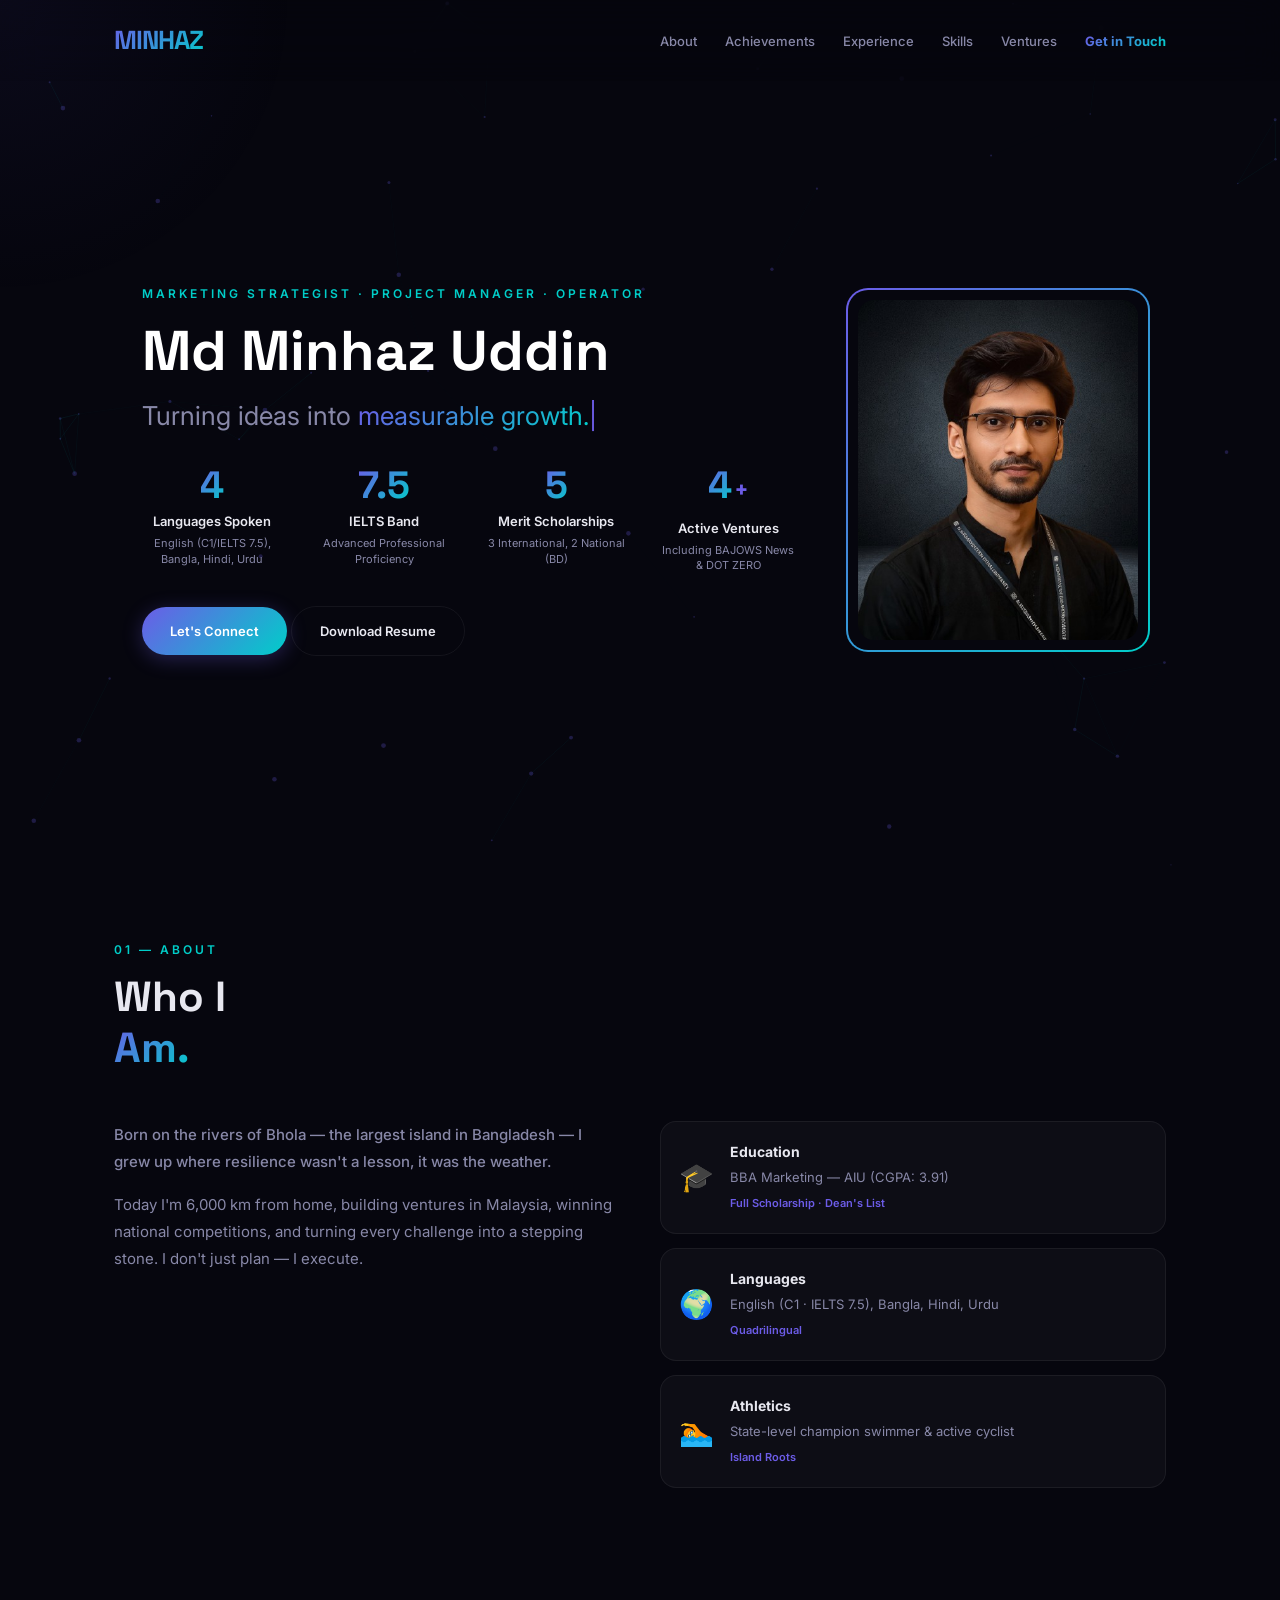
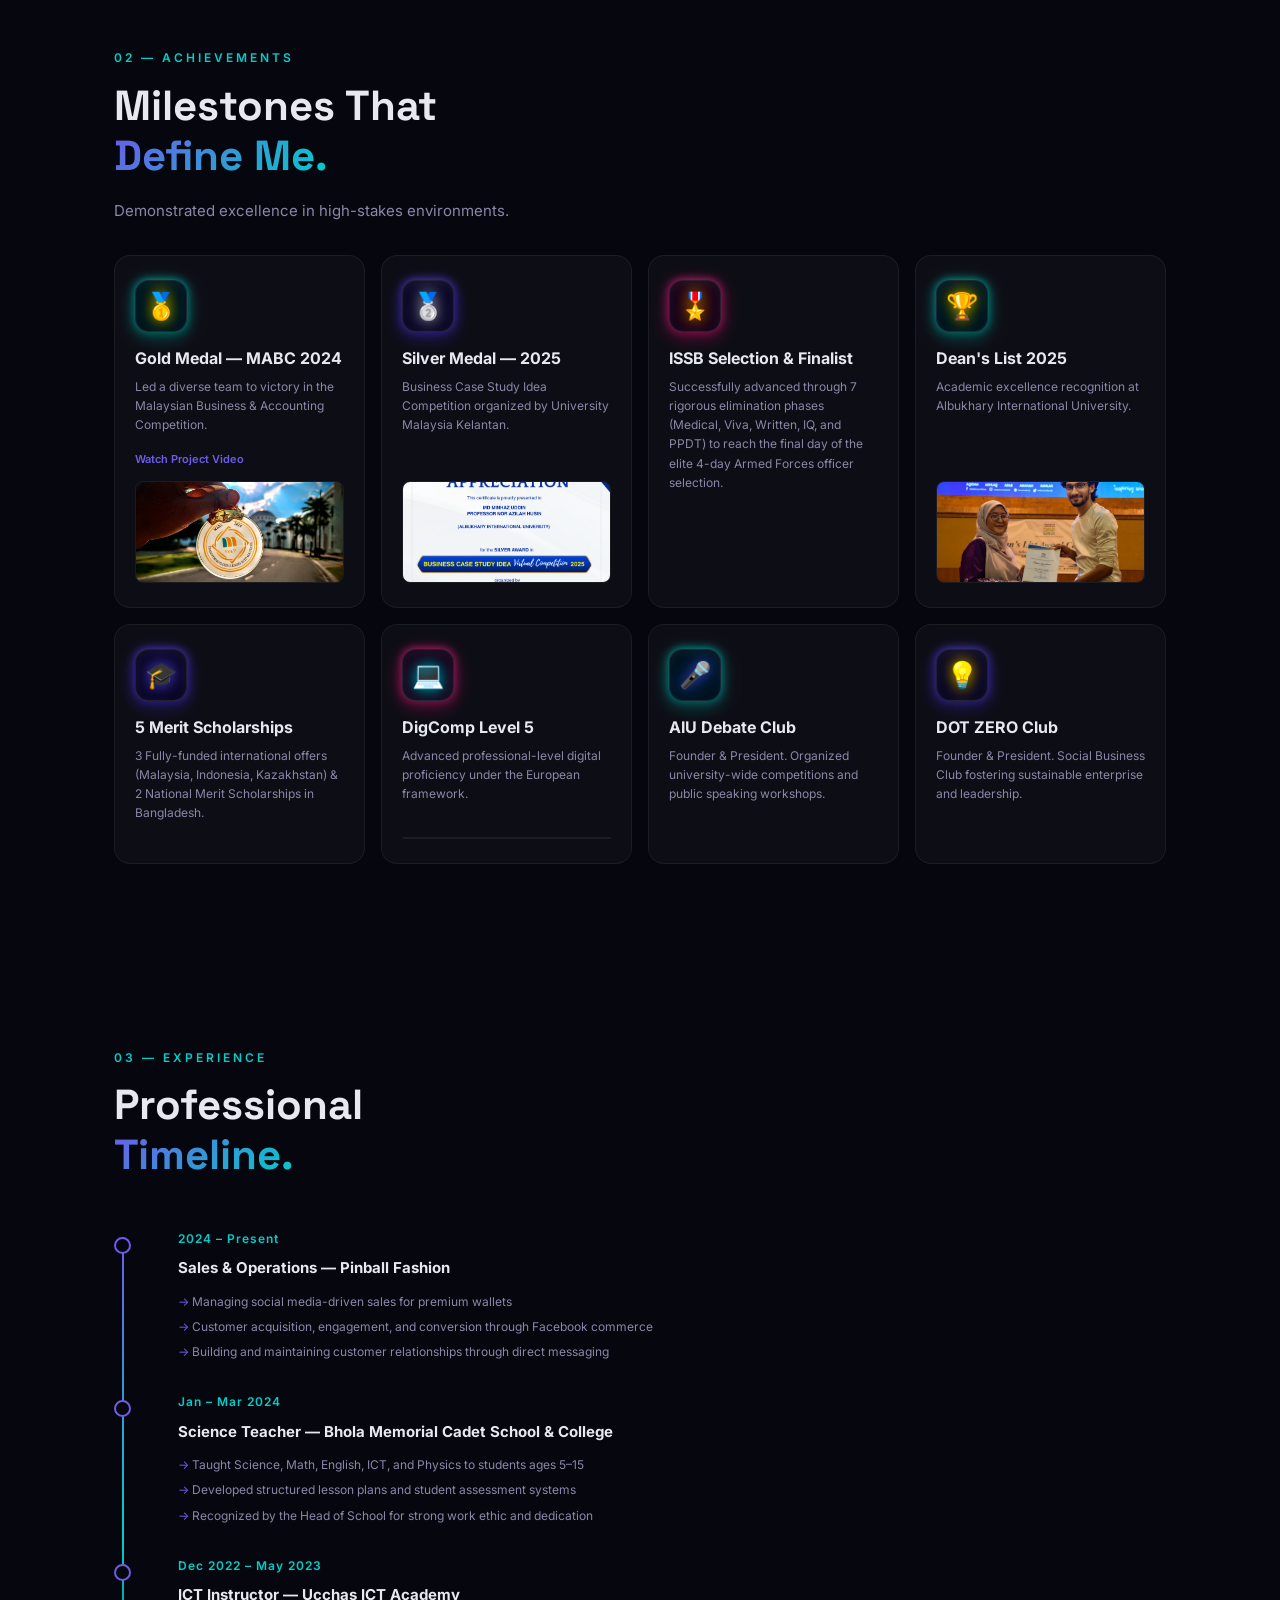
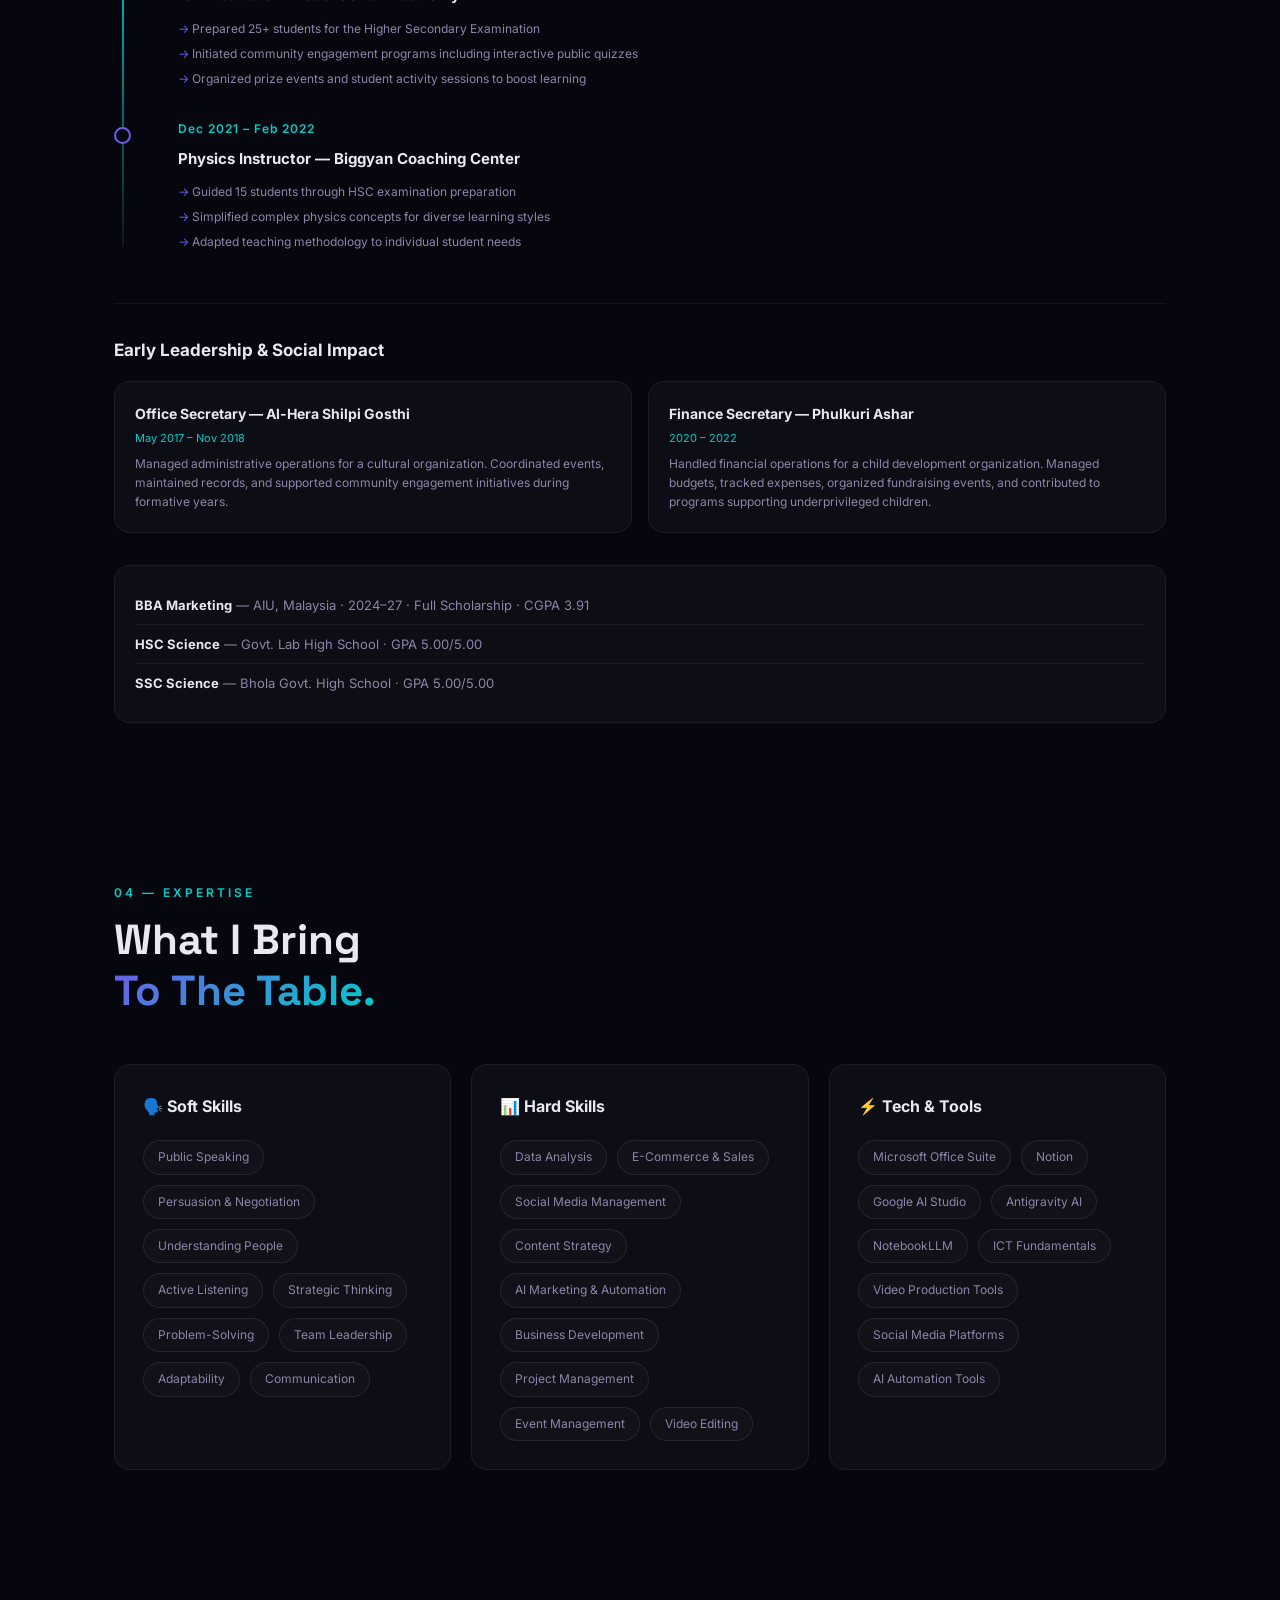
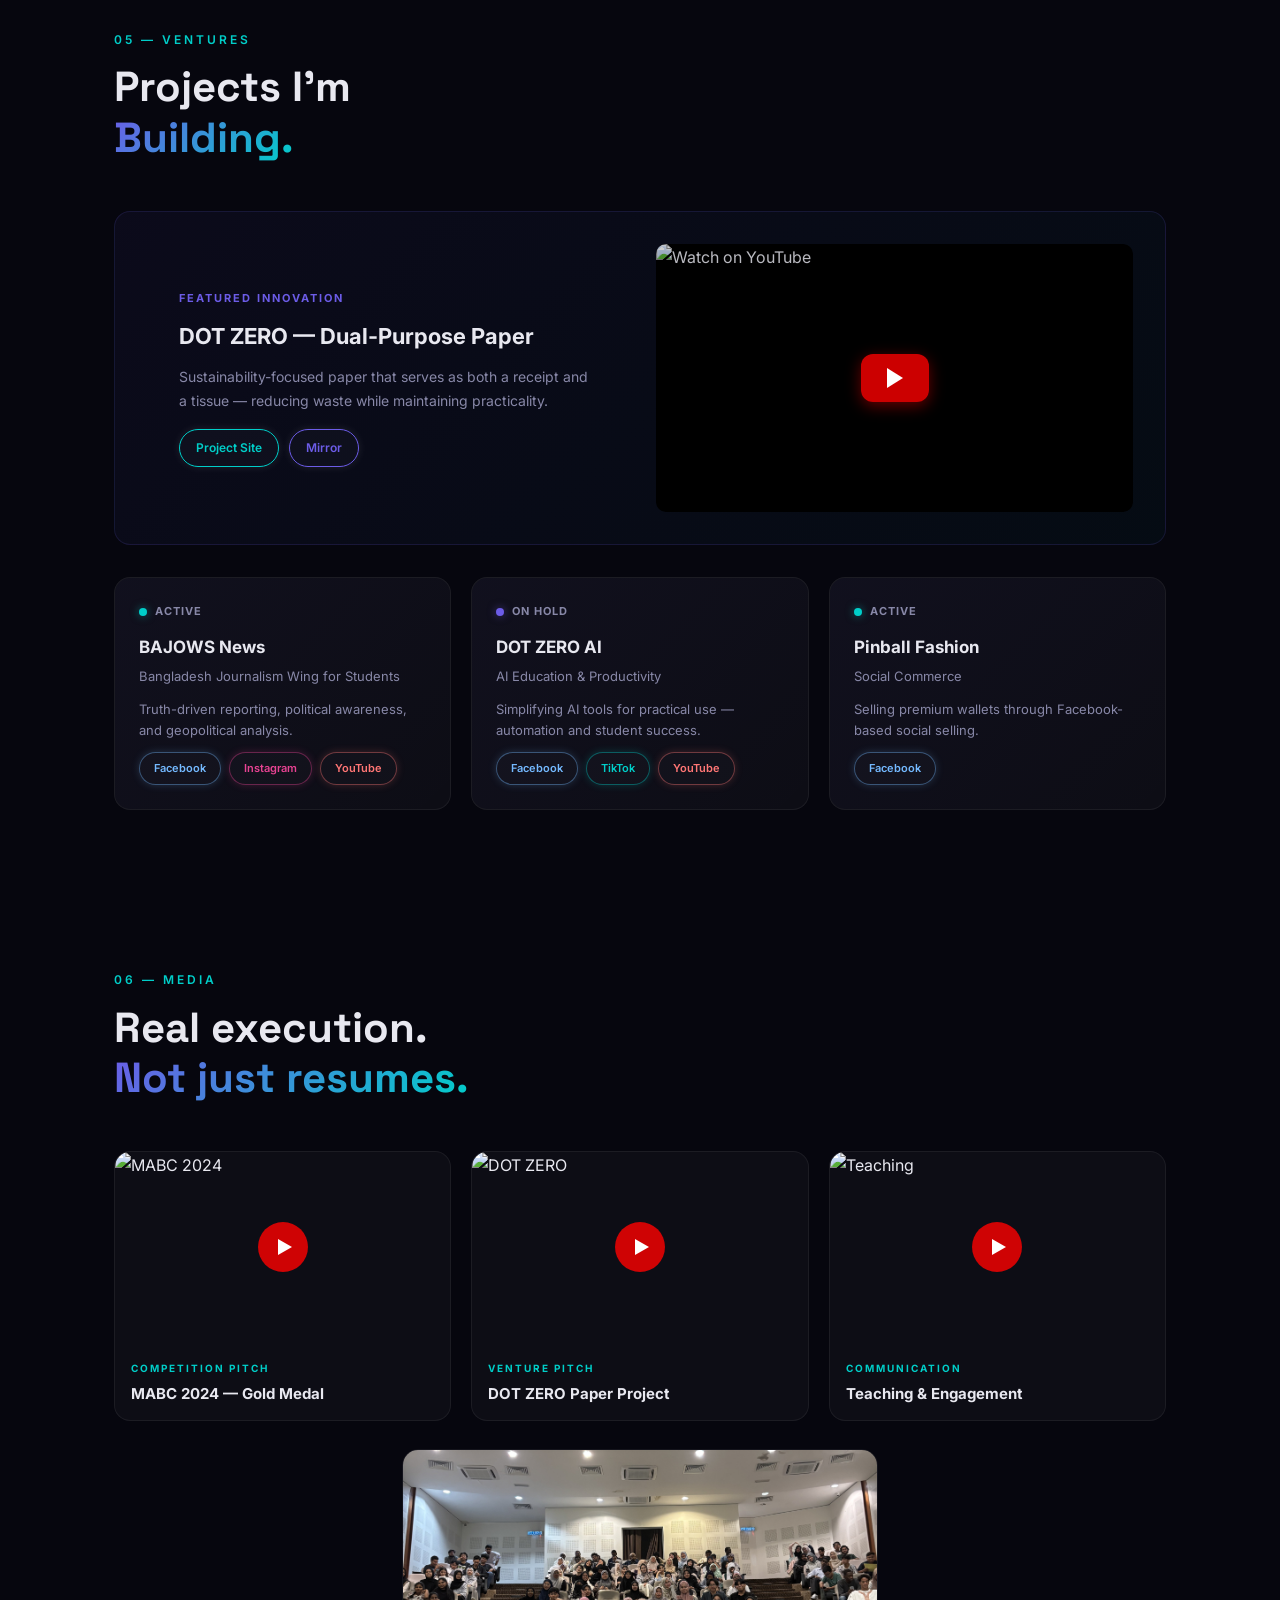
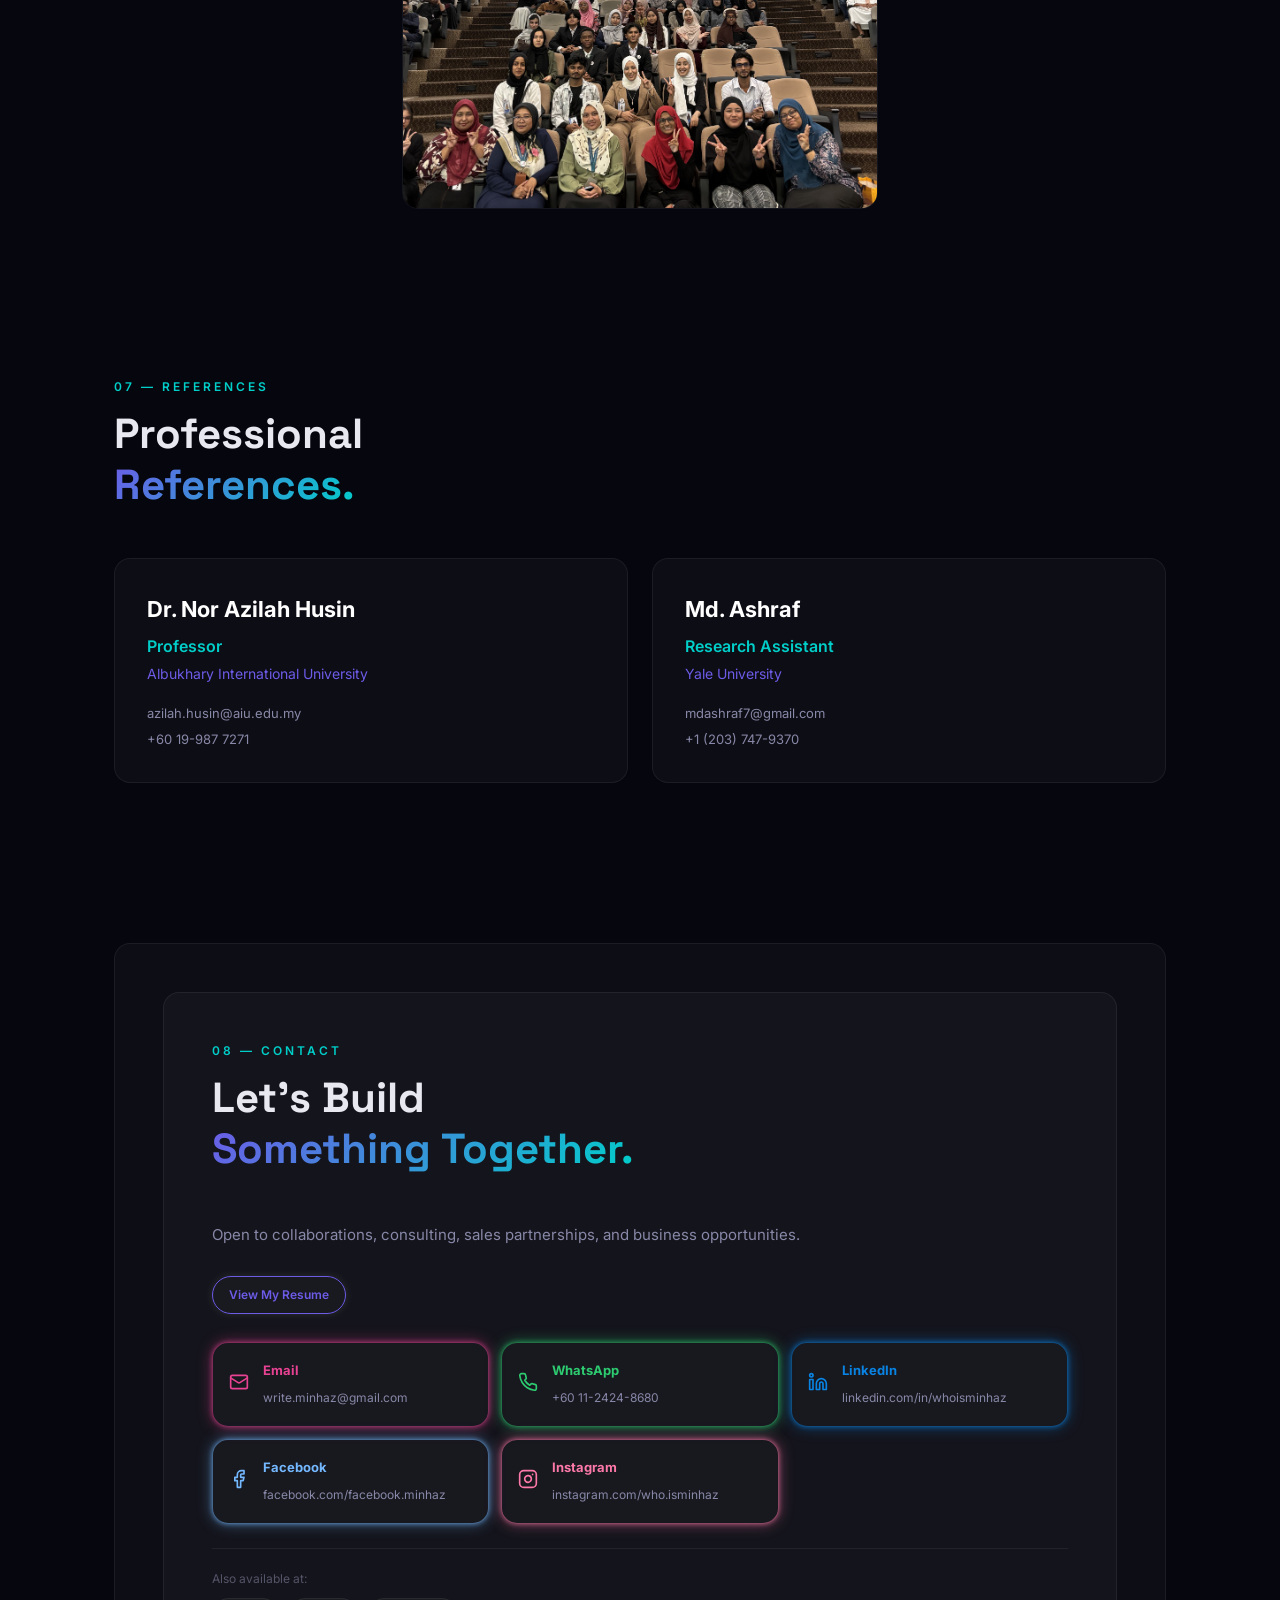
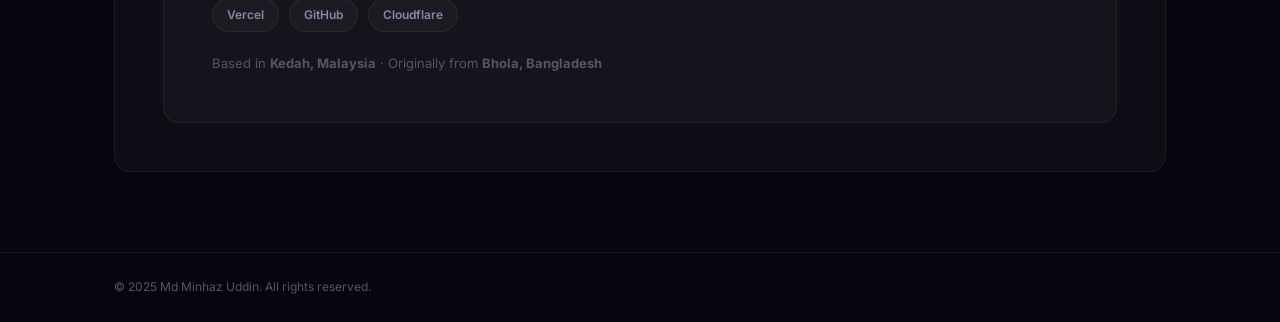
==== commit ef342525: "Add files via upload" ====
--- a/index.html
+++ b/index.html
@@ -1,472 +1,333 @@
-<!DOCTYPE html>
+﻿<!DOCTYPE html>
 <html lang="en">
 <head>
     <meta charset="UTF-8">
     <meta name="viewport" content="width=device-width, initial-scale=1.0">
-    <meta name="description" content="Md Minhaz Uddin — Marketing strategist, debate leader, and aspiring entrepreneur. BBA Marketing student at Albukhary International University, Malaysia.">
-    <meta name="keywords" content="Minhaz Uddin, marketing, BBA, entrepreneur, data analysis, AI marketing, business development">
-    <meta name="author" content="Md Minhaz Uddin">
-    <title>Md Minhaz Uddin — Marketing Strategist & Aspiring Entrepreneur</title>
+    <meta name="description" content="Md Minhaz Uddin — Marketing Strategist, Project Manager & Entrepreneurial Operator.">
+    <title>Md Minhaz Uddin — Strategist & Operator</title>
     <link rel="preconnect" href="https://fonts.googleapis.com">
     <link rel="preconnect" href="https://fonts.gstatic.com" crossorigin>
-    <link href="https://fonts.googleapis.com/css2?family=Inter:wght@300;400;500;600;700;800;900&family=Space+Grotesk:wght@400;500;600;700&display=swap" rel="stylesheet">
+    <link href="https://fonts.googleapis.com/css2?family=Inter:wght@300;400;500;600;700;800&family=Space+Grotesk:wght@500;600;700&display=swap" rel="stylesheet">
     <link rel="stylesheet" href="style.css">
 </head>
 <body>
-    <!-- Animated Background Canvas -->
-    <canvas id="bg-canvas"></canvas>
-
-    <!-- Navigation -->
+    <canvas id="particles"></canvas>
     <nav id="navbar">
-        <div class="nav-container">
-            <a href="#hero" class="nav-logo">M<span class="accent">.</span></a>
-            <button class="nav-toggle" id="nav-toggle" aria-label="Toggle navigation">
-                <span></span>
-                <span></span>
-                <span></span>
-            </button>
+        <div class="nav-inner">
+            <a href="#hero" class="nav-logo" style="font-family: var(--display); font-weight: 800; font-size: 26px; letter-spacing: -1px; text-transform: uppercase; background: var(--grad); -webkit-background-clip: text; -webkit-text-fill-color: transparent;">MINHAZ</a>
+            <button class="nav-toggle" id="nav-toggle" aria-label="Menu"><span></span><span></span><span></span></button>
             <ul class="nav-links" id="nav-links">
                 <li><a href="#about">About</a></li>
                 <li><a href="#achievements">Achievements</a></li>
+                <li><a href="#experience">Experience</a></li>
                 <li><a href="#skills">Skills</a></li>
                 <li><a href="#ventures">Ventures</a></li>
-                <li><a href="#contact" class="nav-cta">Get In Touch</a></li>
+                <li><a href="#contact" class="nav-cta">Get in Touch</a></li>
             </ul>
         </div>
     </nav>
 
-    <!-- Hero Section -->
+    <!-- HERO -->
     <section id="hero">
-        <div class="hero-content">
-            <div class="hero-left">
-                <div class="hero-badge reveal">
-                    <span class="badge-dot"></span>
-                    Open to Opportunities
-                </div>
-                <h1 class="hero-title reveal">
-                    <span class="hero-greeting">Hello, I'm</span>
-                    <span class="hero-name">Md Minhaz<br>Uddin</span>
-                </h1>
-                <p class="hero-subtitle reveal">
-                    <span class="typed-text" id="typed-text"></span><span class="cursor">|</span>
-                </p>
-                <p class="hero-description reveal">
-                    Marketing strategist, award-winning team leader, and aspiring entrepreneur 
-                    building at the intersection of business analytics, AI, and social impact.
-                </p>
-                <div class="hero-actions reveal">
-                    <a href="#contact" class="btn btn-primary">
-                        <span>Let's Connect</span>
-                        <svg width="20" height="20" viewBox="0 0 24 24" fill="none" stroke="currentColor" stroke-width="2"><path d="M5 12h14M12 5l7 7-7 7"/></svg>
+        <div class="container hero-flex">
+            <div class="hero-text">
+                <p class="hero-eyebrow">Marketing Strategist · Project Manager · Operator</p>
+                <h1 class="hero-name">Md Minhaz Uddin</h1>
+                <p class="hero-tagline">Turning ideas into <span class="accent typed-text" id="typed"></span><span class="cursor">|</span></p>
+                <div class="hero-stats">
+                    <div class="stat"><span class="stat-num" data-count="4">0</span><span class="stat-label">Languages Spoken</span><span class="stat-desc">English (C1/IELTS 7.5), Bangla, Hindi, Urdu</span></div>
+                    <div class="stat"><span class="stat-num" data-count="7.5" data-decimal="true">0</span><span class="stat-label">IELTS Band</span><span class="stat-desc">Advanced Professional Proficiency</span></div>
+                    <div class="stat"><span class="stat-num" data-count="5">0</span><span class="stat-label">Merit Scholarships</span><span class="stat-desc">3 International, 2 National (BD)</span></div>
+                    <div class="stat"><div class="stat-num-wrapper"><span class="stat-num" data-count="4">0</span><span class="stat-plus">+</span></div><span class="stat-label">Active Ventures</span><span class="stat-desc">Including BAJOWS News & DOT ZERO</span></div>
+                </div>
+                <div class="hero-cta">
+                    <a href="#contact" class="btn btn-primary">Let's Connect</a>
+                    <a href="resume.html" target="_blank" class="btn btn-outline">Download Resume</a>
+                </div>
+            </div>
+            <div class="hero-photo-wrapper">
+                <div class="photo-ring"></div>
+                <img src="assets/photo.jpg" alt="Md Minhaz Uddin" class="hero-photo">
+            </div>
+        </div>
+    </section>
+
+    <!-- ABOUT -->
+    <section id="about">
+        <div class="container">
+            <div class="section-header reveal"><span class="section-tag">01 — About</span><h2 class="section-title">Who I<br><span class="accent">Am.</span></h2></div>
+            <div class="about-grid glow-container">
+                <div class="about-text reveal">
+                    <p class="about-lead">Born on the rivers of Bhola — the largest island in Bangladesh — I grew up where resilience wasn't a lesson, it was the weather.</p>
+                    <p>Today I'm 6,000 km from home, building ventures in Malaysia, winning national competitions, and turning every challenge into a stepping stone. I don't just plan — I execute.</p>
+                </div>
+                <div class="about-cards reveal">
+                    <div class="info-card glow-card" style="--glow-color: #6c5ce7;"><div class="info-card-icon">🎓</div><div class="info-card-content"><h4>Education</h4><p>BBA Marketing — AIU (CGPA: 3.91)</p><span class="info-card-tag">Full Scholarship · Dean's List</span></div></div>
+                    <div class="info-card glow-card" style="--glow-color: #00cec9;"><div class="info-card-icon">🌍</div><div class="info-card-content"><h4>Languages</h4><p>English (C1 · IELTS 7.5), Bangla, Hindi, Urdu</p><span class="info-card-tag">Quadrilingual</span></div></div>
+                    <div class="info-card glow-card" style="--glow-color: #e84393;"><div class="info-card-icon">🏊</div><div class="info-card-content"><h4>Athletics</h4><p>State-level champion swimmer & active cyclist</p><span class="info-card-tag">Island Roots</span></div></div>
+                </div>
+            </div>
+        </div>
+    </section>
+
+    <!-- ACHIEVEMENTS -->
+    <section id="achievements">
+        <div class="container">
+            <div class="section-header reveal"><span class="section-tag">02 — Achievements</span><h2 class="section-title">Milestones That<br><span class="accent">Define Me.</span></h2></div>
+
+            <p class="section-subtext reveal">Demonstrated excellence in high-stakes environments.</p>
+            <div class="ach-grid glow-container">
+                <!-- ROW 1 -->
+                <div class="ach-card glow-card reveal" style="--glow-color: #00cec9;">
+                    <div class="ach-badge-icon" style="text-shadow: 0 0 15px rgba(255, 215, 0, 0.8);">🥇</div>
+                    <h3 class="ach-card-title">Gold Medal — MABC 2024</h3>
+                    <p>Led a diverse team to victory in the Malaysian Business & Accounting Competition.</p>
+                    <a href="https://youtu.be/0wphJN7NqiQ?si=AYIAAfFEA-NZH9AC" target="_blank" class="ach-link">Watch Project Video</a>
+                    <div class="ach-thumb-wrap"><img src="assets/gold_medal_mabc_2024.jpeg" alt="Gold Medal" onerror="this.style.display='none'"></div>
+                </div>
+                <div class="ach-card glow-card reveal" style="--glow-color: #6c5ce7;">
+                    <div class="ach-badge-icon" style="text-shadow: 0 0 15px rgba(192, 192, 192, 0.8);">🥈</div>
+                    <h3 class="ach-card-title">Silver Medal — 2025</h3>
+                    <p>Business Case Study Idea Competition organized by University Malaysia Kelantan.</p>
+                    <div class="ach-thumb-wrap"><img src="assets/silver_medal_certificate_page-0001.jpg" alt="Silver Medal" onerror="this.style.display='none'"></div>
+                </div>
+                <div class="ach-card glow-card reveal" style="--glow-color: #e84393;">
+                    <div class="ach-badge-icon" style="text-shadow: 0 0 15px rgba(255, 165, 0, 0.8);">🎖️</div>
+                    <h3 class="ach-card-title">ISSB Selection & Finalist</h3>
+                      <p>Successfully advanced through 7 rigorous elimination phases (Medical, Viva, Written, IQ, and PPDT) to reach the final day of the elite 4-day Armed Forces officer selection.</p>
+                </div>
+                <div class="ach-card glow-card reveal" style="--glow-color: #00cec9;">
+                    <div class="ach-badge-icon" style="text-shadow: 0 0 15px rgba(255, 215, 0, 0.8);">🏆</div>
+                    <h3 class="ach-card-title">Dean's List 2025</h3>
+                    <p>Academic excellence recognition at Albukhary International University.</p>
+                    <div class="ach-thumb-wrap"><img src="assets/deans_list_handover.png" alt="Dean's List" onerror="this.style.display='none'"></div>
+                </div>
+                
+                <!-- ROW 2 -->
+                <div class="ach-card glow-card reveal" style="--glow-color: #6c5ce7;">
+                    <div class="ach-badge-icon" style="text-shadow: 0 0 15px rgba(108, 92, 231, 0.8);">🎓</div>
+                    <h3 class="ach-card-title">5 Merit Scholarships</h3>
+                    <p>3 Fully-funded international offers (Malaysia, Indonesia, Kazakhstan) & 2 National Merit Scholarships in Bangladesh.</p>
+                </div>
+                <div class="ach-card glow-card reveal" style="--glow-color: #e84393;">
+                    <div class="ach-badge-icon" style="text-shadow: 0 0 15px rgba(0, 206, 201, 0.8);">💻</div>
+                    <h3 class="ach-card-title">DigComp Level 5</h3>
+                    <p>Advanced professional-level digital proficiency under the European framework.</p>
+                    <div class="ach-thumb-wrap"><img src="assets/digcomp.jpg" alt="DigComp" onerror="this.style.display='none'"></div>
+                </div>
+                <div class="ach-card glow-card reveal" style="--glow-color: #00cec9;">
+                    <div class="ach-badge-icon" style="text-shadow: 0 0 15px rgba(108, 92, 231, 0.8);">🎤</div>
+                    <h3 class="ach-card-title">AIU Debate Club</h3>
+                    <p>Founder & President. Organized university-wide competitions and public speaking workshops.</p>
+                </div>
+                <div class="ach-card glow-card reveal" style="--glow-color: #6c5ce7;">
+                    <div class="ach-badge-icon" style="text-shadow: 0 0 15px rgba(255, 215, 0, 0.8);">💡</div>
+                    <h3 class="ach-card-title">DOT ZERO Club</h3>
+                    <p>Founder & President. Social Business Club fostering sustainable enterprise and leadership.</p>
+                </div>
+            </div>
+        </div>
+    </section>
+
+    <!-- WORK EXPERIENCE -->
+    <section id="experience">
+        <div class="container">
+            <div class="section-header reveal"><span class="section-tag">03 — Experience</span><h2 class="section-title">Professional<br><span class="accent">Timeline.</span></h2></div>
+            <div class="exp-timeline">
+                <div class="exp-item reveal">
+                    <div class="exp-date">2024 – Present</div>
+                    <div class="exp-content">
+                        <h3>Sales & Operations — Pinball Fashion</h3>
+                        <ul><li>Managing social media-driven sales for premium wallets</li><li>Customer acquisition, engagement, and conversion through Facebook commerce</li><li>Building and maintaining customer relationships through direct messaging</li></ul>
+                    </div>
+                </div>
+                <div class="exp-item reveal">
+                    <div class="exp-date">Jan – Mar 2024</div>
+                    <div class="exp-content">
+                        <h3>Science Teacher — Bhola Memorial Cadet School & College</h3>
+                        <ul><li>Taught Science, Math, English, ICT, and Physics to students ages 5–15</li><li>Developed structured lesson plans and student assessment systems</li><li>Recognized by the Head of School for strong work ethic and dedication</li></ul>
+                    </div>
+                </div>
+                <div class="exp-item reveal">
+                    <div class="exp-date">Dec 2022 – May 2023</div>
+                    <div class="exp-content">
+                        <h3>ICT Instructor — Ucchas ICT Academy</h3>
+                        <ul><li>Prepared 25+ students for the Higher Secondary Examination</li><li>Initiated community engagement programs including interactive public quizzes</li><li>Organized prize events and student activity sessions to boost learning</li></ul>
+                    </div>
+                </div>
+                <div class="exp-item reveal">
+                    <div class="exp-date">Dec 2021 – Feb 2022</div>
+                    <div class="exp-content">
+                        <h3>Physics Instructor — Biggyan Coaching Center</h3>
+                        <ul><li>Guided 15 students through HSC examination preparation</li><li>Simplified complex physics concepts for diverse learning styles</li><li>Adapted teaching methodology to individual student needs</li></ul>
+                    </div>
+                </div>
+            </div>
+
+            <!-- Early Leadership -->
+            <div class="early-lead reveal glow-container">
+                <h3 class="el-title">Early Leadership & Social Impact</h3>
+                <div class="el-grid">
+                    <div class="el-card glow-card" style="--glow-color: #00cec9;">
+                        <strong>Office Secretary — Al-Hera Shilpi Gosthi</strong>
+                        <span class="el-date">May 2017 – Nov 2018</span>
+                        <p>Managed administrative operations for a cultural organization. Coordinated events, maintained records, and supported community engagement initiatives during formative years.</p>
+                    </div>
+                    <div class="el-card glow-card" style="--glow-color: #6c5ce7;">
+                        <strong>Finance Secretary — Phulkuri Ashar</strong>
+                        <span class="el-date">2020 – 2022</span>
+                        <p>Handled financial operations for a child development organization. Managed budgets, tracked expenses, organized fundraising events, and contributed to programs supporting underprivileged children.</p>
+                    </div>
+                </div>
+            </div>
+
+            <!-- Education compact -->
+            <div class="edu-compact reveal">
+                <div class="edu-row"><strong>BBA Marketing</strong> — AIU, Malaysia · 2024–27 · Full Scholarship · CGPA 3.91</div>
+                <div class="edu-row"><strong>HSC Science</strong> — Govt. Lab High School · GPA 5.00/5.00</div>
+                <div class="edu-row"><strong>SSC Science</strong> — Bhola Govt. High School · GPA 5.00/5.00</div>
+            </div>
+        </div>
+    </section>
+
+    <!-- SKILLS -->
+    <section id="skills">
+        <div class="container">
+            <div class="section-header reveal"><span class="section-tag">04 — Expertise</span><h2 class="section-title">What I Bring<br><span class="accent">To The Table.</span></h2></div>
+            <div class="skills-tri glow-container reveal">
+                <div class="glow-card skill-block" data-tilt style="--glow-color: #6c5ce7;">
+                    <h3>🗣️ Soft Skills</h3>
+                    <div class="skill-tags"><span class="skill-tag glow-hover">Public Speaking</span><span class="skill-tag glow-hover">Persuasion & Negotiation</span><span class="skill-tag glow-hover">Understanding People</span><span class="skill-tag glow-hover">Active Listening</span><span class="skill-tag glow-hover">Strategic Thinking</span><span class="skill-tag glow-hover">Problem-Solving</span><span class="skill-tag glow-hover">Team Leadership</span><span class="skill-tag glow-hover">Adaptability</span><span class="skill-tag glow-hover">Communication</span></div>
+                </div>
+                <div class="glow-card skill-block" data-tilt style="--glow-color: #00cec9;">
+                    <h3>📊 Hard Skills</h3>
+                    <div class="skill-tags"><span class="skill-tag glow-hover">Data Analysis</span><span class="skill-tag glow-hover">E-Commerce & Sales</span><span class="skill-tag glow-hover">Social Media Management</span><span class="skill-tag glow-hover">Content Strategy</span><span class="skill-tag glow-hover">AI Marketing & Automation</span><span class="skill-tag glow-hover">Business Development</span><span class="skill-tag glow-hover">Project Management</span><span class="skill-tag glow-hover">Event Management</span><span class="skill-tag glow-hover">Video Editing</span></div>
+                </div>
+                <div class="glow-card skill-block" data-tilt style="--glow-color: #e84393;">
+                    <h3>⚡ Tech & Tools</h3>
+                    <div class="skill-tags"><span class="skill-tag glow-hover">Microsoft Office Suite</span><span class="skill-tag glow-hover">Notion</span><span class="skill-tag glow-hover">Google AI Studio</span><span class="skill-tag glow-hover">Antigravity AI</span><span class="skill-tag glow-hover">NotebookLLM</span><span class="skill-tag glow-hover">ICT Fundamentals</span><span class="skill-tag glow-hover">Video Production Tools</span><span class="skill-tag glow-hover">Social Media Platforms</span><span class="skill-tag glow-hover">AI Automation Tools</span></div>
+                </div>
+            </div>
+        </div>
+    </section>
+
+    <!-- VENTURES -->
+    <section id="ventures">
+        <div class="container">
+            <div class="section-header reveal"><span class="section-tag">05 — Ventures</span><h2 class="section-title">Projects I'm<br><span class="accent">Building.</span></h2></div>
+            <div class="venture-featured reveal glow-container">
+                <div class="vf-content glow-card" style="padding: 32px; border: none; background: transparent; --glow-color: #6c5ce7;">
+                    <span class="vf-label">Featured Innovation</span>
+                    <h3>DOT ZERO — Dual-Purpose Paper</h3>
+                    <p>Sustainability-focused paper that serves as both a receipt and a tissue — reducing waste while maintaining practicality.</p>
+                    <div class="vf-links"><a href="https://whoisminhaz.github.io/dotzero/" target="_blank" class="glow-btn" style="--btn-color: #00cec9;">Project Site</a><a href="https://dotzero.whoisminhaz.workers.dev/" target="_blank" class="glow-btn" style="--btn-color: #6c5ce7;">Mirror</a></div>
+                </div>
+                <div class="vf-video"><a href="https://youtu.be/qxXZ83TiXRM" target="_blank" class="yt-preview-link" style="position: absolute; top: 0; left: 0; width: 100%; height: 100%; display: block; background: #000; border-radius: 8px; overflow: hidden; text-decoration: none;">
+    <img src="https://img.youtube.com/vi/qxXZ83TiXRM/hqdefault.jpg" alt="Watch on YouTube" style="width: 100%; height: 100%; object-fit: cover; opacity: 0.8; transition: opacity 0.3s;">
+    <div style="position: absolute; top: 50%; left: 50%; transform: translate(-50%, -50%); width: 68px; height: 48px; background: rgba(255,0,0,0.8); border-radius: 12px; display: flex; align-items: center; justify-content: center; box-shadow: 0 4px 15px rgba(255,0,0,0.4); transition: transform 0.2s, background 0.2s;" onmouseover="this.style.background='#ff0000'; this.style.transform='translate(-50%, -50%) scale(1.05)';" onmouseout="this.style.background='rgba(255,0,0,0.8)'; this.style.transform='translate(-50%, -50%) scale(1)';">
+        <div style="width: 0; height: 0; border-style: solid; border-width: 10px 0 10px 16px; border-color: transparent transparent transparent #fff;"></div>
+    </div>
+</a></div>
+            </div>
+            <div class="ventures-grid glow-container">
+                <div class="venture-card glow-card reveal" style="--glow-color: #00cec9;"><div class="venture-card-bg"></div><div class="venture-card-content"><div class="venture-status"><span class="status-dot active"></span>Active</div><h3>BAJOWS News</h3><p class="venture-subtitle">Bangladesh Journalism Wing for Students</p><p>Truth-driven reporting, political awareness, and geopolitical analysis.</p><div class="venture-socials"><a href="https://facebook.com/bajows" target="_blank">Facebook</a><a href="https://instagram.com/bajows.news" target="_blank">Instagram</a><a href="https://youtube.com/@bajows" target="_blank">YouTube</a></div></div></div>
+                <div class="venture-card glow-card reveal" style="--glow-color: #e84393;"><div class="venture-card-bg"></div><div class="venture-card-content"><div class="venture-status"><span class="status-dot building"></span>On Hold</div><h3>DOT ZERO AI</h3><p class="venture-subtitle">AI Education & Productivity</p><p>Simplifying AI tools for practical use — automation and student success.</p><div class="venture-socials"><a href="https://facebook.com/dotzeroai" target="_blank">Facebook</a><a href="https://tiktok.com/@dotzeroai" target="_blank">TikTok</a><a href="https://youtube.com/@dotzeroai" target="_blank">YouTube</a></div></div></div>
+                <div class="venture-card glow-card reveal" style="--glow-color: #6c5ce7;"><div class="venture-card-bg"></div><div class="venture-card-content"><div class="venture-status"><span class="status-dot active"></span>Active</div><h3>Pinball Fashion</h3><p class="venture-subtitle">Social Commerce</p><p>Selling premium wallets through Facebook-based social selling.</p><div class="venture-socials"><a href="https://facebook.com/pinballfashion" target="_blank">Facebook</a></div></div></div>
+            </div>
+        </div>
+    </section>
+
+    <!-- MEDIA -->
+    <section id="media">
+        <div class="container">
+            <div class="section-header reveal"><span class="section-tag">06 — Media</span><h2 class="section-title">Real execution.<br><span class="accent">Not just resumes.</span></h2></div>
+            <div class="media-grid-new glow-container">
+                <div class="video-card glow-card reveal" style="--glow-color: #e84393;">
+                    <a href="https://youtu.be/0wphJN7NqiQ" target="_blank" class="yt-link">
+                        <div class="yt-thumb">
+                            <img src="https://img.youtube.com/vi/0wphJN7NqiQ/hqdefault.jpg" alt="MABC 2024">
+                            <div class="yt-play"><div class="yt-play-tri"></div></div>
+                        </div>
+                        <span class="video-tag">COMPETITION PITCH</span>
+                        <h4>MABC 2024 — Gold Medal</h4>
                     </a>
-                    <a href="#achievements" class="btn btn-ghost">
-                        <span>View My Work</span>
+                </div>
+                <div class="video-card glow-card reveal" style="--glow-color: #00cec9;">
+                    <a href="https://youtu.be/qxXZ83TiXRM" target="_blank" class="yt-link">
+                        <div class="yt-thumb">
+                            <img src="https://img.youtube.com/vi/qxXZ83TiXRM/hqdefault.jpg" alt="DOT ZERO">
+                            <div class="yt-play"><div class="yt-play-tri"></div></div>
+                        </div>
+                        <span class="video-tag">VENTURE PITCH</span>
+                        <h4>DOT ZERO Paper Project</h4>
                     </a>
                 </div>
-                <div class="hero-stats reveal">
-                    <div class="stat">
-                        <span class="stat-number" data-count="4">0</span>
-                        <span class="stat-label">Languages</span>
-                    </div>
-                    <div class="stat-divider"></div>
-                    <div class="stat">
-                        <span class="stat-number" data-count="7" data-decimal="false">0</span>
-                        <span class="stat-label">IELTS Band</span>
-                    </div>
-                    <div class="stat-divider"></div>
-                    <div class="stat">
-                        <span class="stat-icon">🥇</span>
-                        <span class="stat-label">Gold Medalist</span>
-                    </div>
-                </div>
-            </div>
-            <div class="hero-right reveal">
-                <div class="hero-photo-wrapper">
-                    <div class="hero-photo-glow"></div>
-                    <div class="hero-photo-ring"></div>
-                    <img src="photo.jpg" alt="Md Minhaz Uddin" class="hero-photo" />
-                </div>
-            </div>
-        </div>
-        <div class="scroll-indicator">
-            <span>Scroll</span>
-            <div class="scroll-line"></div>
-        </div>
-    </section>
-
-    <!-- About Section -->
-    <section id="about">
-        <div class="container">
-            <div class="section-header reveal">
-                <span class="section-tag">01 — About Me</span>
-                <h2 class="section-title">Strategy. Leadership.<br><span class="accent">Impact.</span></h2>
-            </div>
-            <div class="about-grid">
-                <div class="about-text reveal">
-                    <p class="about-lead">
-                        I'm an international student from <strong>Bangladesh</strong>, currently pursuing a 
-                        <strong>BBA in Marketing</strong> at Albukhary International University in Malaysia 
-                        on a <strong>fully-funded scholarship</strong>.
-                    </p>
-                    <p>
-                        My strength lies in strategic management, problem-solving, and understanding people. 
-                        I founded and lead my university's debate club, organizing workshops and competitive 
-                        events that sharpen critical thinking and public speaking.
-                    </p>
-                    <p>
-                        Before university, I served as an <strong>ICT Instructor</strong> at Ucchas ICT Academy 
-                        and taught <strong>Intermediate Physics</strong> at Biggyan Coaching Center — experiences 
-                        that deepened my ability to break down complexity and communicate with clarity.
-                    </p>
-                    <p>
-                        When I'm not strategizing, you'll find me cycling, exploring nature photography, 
-                        or diving into the latest AI tools reshaping the marketing landscape.
-                    </p>
-                </div>
-                <div class="about-cards reveal">
-                    <div class="info-card">
-                        <div class="info-card-icon">🎓</div>
-                        <div class="info-card-content">
-                            <h4>Education</h4>
-                            <p>BBA Marketing — Albukhary International University (CGPA: 3.91)</p>
-                            <span class="info-card-tag">Full Scholarship · Dean's List</span>
+                <div class="video-card glow-card reveal" style="--glow-color: #6c5ce7;">
+                    <a href="https://youtu.be/BK54wKCeUOE" target="_blank" class="yt-link">
+                        <div class="yt-thumb">
+                            <img src="https://img.youtube.com/vi/BK54wKCeUOE/hqdefault.jpg" alt="Teaching">
+                            <div class="yt-play"><div class="yt-play-tri"></div></div>
                         </div>
-                    </div>
-                    <div class="info-card">
-                        <div class="info-card-icon">🌍</div>
-                        <div class="info-card-content">
-                            <h4>Languages</h4>
-                            <p>English (C1 · IELTS 7.5), Bangla, Hindi, Urdu</p>
-                            <span class="info-card-tag">Quadrilingual</span>
-                        </div>
-                    </div>
-                    <div class="info-card">
-                        <div class="info-card-icon">🏊</div>
-                        <div class="info-card-content">
-                            <h4>Athletics</h4>
-                            <p>State-level champion swimmer & active cyclist</p>
-                            <span class="info-card-tag">Island Roots</span>
-                        </div>
-                    </div>
-                </div>
-            </div>
-        </div>
-    </section>
-
-    <!-- Achievements Section -->
-    <section id="achievements">
-        <div class="container">
-            <div class="section-header reveal">
-                <span class="section-tag">02 — Achievements</span>
-                <h2 class="section-title">Milestones That<br><span class="accent">Define Me.</span></h2>
-            </div>
-            <div class="achievements-timeline">
-                <div class="timeline-item reveal">
-                    <div class="timeline-marker">
-                        <div class="timeline-icon">🥇</div>
-                    </div>
-                    <div class="timeline-card">
-                        <span class="timeline-year">2024</span>
-                        <h3>Gold Medal — MABC 2024</h3>
-                        <p>Led a four-person team to win the Gold Medal at the Malaysian Business Analytics Competition, demonstrating advanced data-driven strategic thinking.</p>
-                        <div class="timeline-tags">
-                            <span>Business Analytics</span>
-                            <span>Team Leadership</span>
-                            <span>National Competition</span>
-                        </div>
-                    </div>
-                </div>
-                <div class="timeline-item reveal">
-                    <div class="timeline-marker">
-                        <div class="timeline-icon">🎤</div>
-                    </div>
-                    <div class="timeline-card">
-                        <span class="timeline-year">2023 — Present</span>
-                        <h3>Founder & President — Debate Club</h3>
-                        <p>Founded and currently lead the university's debate club, organizing inter-university debates, public speaking workshops, and argumentation training sessions.</p>
-                        <div class="timeline-tags">
-                            <span>Leadership</span>
-                            <span>Public Speaking</span>
-                            <span>Event Management</span>
-                        </div>
-                    </div>
-                </div>
-                <div class="timeline-item reveal">
-                    <div class="timeline-marker">
-                        <div class="timeline-icon">💡</div>
-                    </div>
-                    <div class="timeline-card">
-                        <span class="timeline-year">In Progress</span>
-                        <h3>DOT ZERO — Dual-Purpose Paper Innovation</h3>
-                        <p>Developing a startup concept under the DOT ZERO brand — an innovative dual-purpose paper product that functions as both a receipt and a tissue, targeting sustainability and convenience.</p>
-                        <div class="timeline-tags">
-                            <span>Innovation</span>
-                            <span>Sustainability</span>
-                            <span>Startup</span>
-                        </div>
-                    </div>
-                </div>
-                <div class="timeline-item reveal">
-                    <div class="timeline-marker">
-                        <div class="timeline-icon">💰</div>
-                    </div>
-                    <div class="timeline-card">
-                        <span class="timeline-year">2024</span>
-                        <h3>Secured Project Funding</h3>
-                        <p>Successfully pitched and secured funding for team projects, demonstrating strong business acumen, persuasion skills, and financial planning capabilities.</p>
-                        <div class="timeline-tags">
-                            <span>Fundraising</span>
-                            <span>Pitching</span>
-                            <span>Business Acumen</span>
-                        </div>
-                    </div>
-                </div>
-                <div class="timeline-item reveal">
-                    <div class="timeline-marker">
-                        <div class="timeline-icon">🎖️</div>
-                    </div>
-                    <div class="timeline-card">
-                        <span class="timeline-year">Bangladesh Armed Forces</span>
-                        <h3>Inter-Services Selection Board (ISSB) — Passed</h3>
-                        <p>Passed a rigorous seven-phase military officer selection process over four days (tested twice), demonstrating exceptional resilience, leadership, and psychological aptitude under extreme pressure.</p>
-                        <div class="timeline-tags">
-                            <span>Military</span>
-                            <span>Leadership</span>
-                            <span>Resilience</span>
-                        </div>
-                    </div>
-                </div>
-                <div class="timeline-item reveal">
-                    <div class="timeline-marker">
-                        <div class="timeline-icon">📚</div>
-                    </div>
-                    <div class="timeline-card">
-                        <span class="timeline-year">2022 — 2024</span>
-                        <h3>Educator — Science, ICT & Physics</h3>
-                        <p>Science Teacher at Bhola Memorial Cadet School & College, ICT Instructor at Ucchas ICT Academy, and Physics Instructor at Biggyan Coaching Center. Taught students ages 5–18, developed lesson plans, and was recognized for strong work ethic.</p>
-                        <div class="timeline-tags">
-                            <span>Teaching</span>
-                            <span>ICT</span>
-                            <span>Physics</span>
-                            <span>Science</span>
-                        </div>
-                    </div>
-                </div>
-                <div class="timeline-item reveal">
-                    <div class="timeline-marker">
-                        <div class="timeline-icon">🏅</div>
-                    </div>
-                    <div class="timeline-card">
-                        <span class="timeline-year">Multiple Awards</span>
-                        <h3>Scholarship Offers & Academic Honors</h3>
-                        <p>Dean's List (CGPA 3.91/4.00). Received full-funded scholarship offers from Universitas Islam Indonesia (Future Global Leader) and Kazakh-British Technical University (Kazakhstan Government Scholarship), in addition to the accepted Albukhary Foundation Scholarship. HSC & SSC both scored 5.00/5.00.</p>
-                        <div class="timeline-tags">
-                            <span>Dean's List</span>
-                            <span>Scholarships</span>
-                            <span>Academic Excellence</span>
-                        </div>
-                    </div>
-                </div>
-            </div>
-        </div>
-    </section>
-
-    <!-- Skills Section -->
-    <section id="skills">
-        <div class="container">
-            <div class="section-header reveal">
-                <span class="section-tag">03 — Expertise</span>
-                <h2 class="section-title">What I Bring<br><span class="accent">To The Table.</span></h2>
-            </div>
-            <div class="skills-grid">
-                <div class="skill-card reveal" data-tilt>
-                    <div class="skill-card-glow"></div>
-                    <div class="skill-icon">📊</div>
-                    <h3>Data Analysis</h3>
-                    <p>Transforming raw data into strategic business insights. Currently deepening expertise with 42 hours/week dedicated practice.</p>
-                </div>
-                <div class="skill-card reveal" data-tilt>
-                    <div class="skill-card-glow"></div>
-                    <div class="skill-icon">🧠</div>
-                    <h3>Strategic Management</h3>
-                    <p>Big-picture thinking meets tactical execution. Proven ability to lead teams toward gold-medal outcomes.</p>
-                </div>
-                <div class="skill-card reveal" data-tilt>
-                    <div class="skill-card-glow"></div>
-                    <div class="skill-icon">🤖</div>
-                    <h3>AI & Marketing Tech</h3>
-                    <p>Leveraging cutting-edge AI tools for marketing automation, content creation, and audience analysis.</p>
-                </div>
-                <div class="skill-card reveal" data-tilt>
-                    <div class="skill-card-glow"></div>
-                    <div class="skill-icon">🎯</div>
-                    <h3>Sales & Persuasion</h3>
-                    <p>Strong communication and people skills honed through debate leadership and multilingual fluency across 4 languages.</p>
-                </div>
-                <div class="skill-card reveal" data-tilt>
-                    <div class="skill-card-glow"></div>
-                    <div class="skill-icon">📈</div>
-                    <h3>Business Development</h3>
-                    <p>Identifying opportunities, securing funding, and building ventures from concept to execution.</p>
-                </div>
-                <div class="skill-card reveal" data-tilt>
-                    <div class="skill-card-glow"></div>
-                    <div class="skill-icon">🎬</div>
-                    <h3>Content & Video</h3>
-                    <p>Video editing, AI-driven production, and content strategy for digital-first brands and audiences.</p>
-                </div>
-            </div>
-        </div>
-    </section>
-
-    <!-- Ventures Section -->
-    <section id="ventures">
-        <div class="container">
-            <div class="section-header reveal">
-                <span class="section-tag">04 — Ventures</span>
-                <h2 class="section-title">Projects I'm<br><span class="accent">Building.</span></h2>
-            </div>
-            <div class="ventures-grid">
-                <div class="venture-card reveal">
-                    <div class="venture-card-bg"></div>
-                    <div class="venture-card-content">
-                        <div class="venture-status">
-                            <span class="status-dot active"></span>
-                            Active
-                        </div>
-                        <h3>BAJOWS News</h3>
-                        <p class="venture-subtitle">Bangladesh Journalism Wing for Students</p>
-                        <p>A political news and systems reform channel analyzing geopolitics and local policies. Delivered in both Bangla and English, targeting informed Bangladeshi audiences worldwide.</p>
-                        <div class="venture-tags">
-                            <span>Journalism</span>
-                            <span>Geopolitics</span>
-                            <span>Bilingual</span>
-                        </div>
-                    </div>
-                </div>
-                <div class="venture-card reveal">
-                    <div class="venture-card-bg"></div>
-                    <div class="venture-card-content">
-                        <div class="venture-status">
-                            <span class="status-dot building"></span>
-                            Building
-                        </div>
-                        <h3>DOT ZERO</h3>
-                        <p class="venture-subtitle">Social Business Club & Innovation Lab</p>
-                        <p>A university social business club and startup concept developing sustainable innovations — including a dual-purpose paper product that serves as both a receipt and a tissue.</p>
-                        <div class="venture-tags">
-                            <span>Social Enterprise</span>
-                            <span>Sustainability</span>
-                            <span>Innovation</span>
-                        </div>
-                    </div>
-                </div>
-                <div class="venture-card reveal">
-                    <div class="venture-card-bg"></div>
-                    <div class="venture-card-content">
-                        <div class="venture-status">
-                            <span class="status-dot paused"></span>
-                            On Hold
-                        </div>
-                        <h3>DOT ZERO AI</h3>
-                        <p class="venture-subtitle">AI Tools & Student Productivity</p>
-                        <p>An English-language content brand helping global and Malaysian students leverage AI tools, productivity systems, and scholarship strategies to accelerate their careers.</p>
-                        <div class="venture-tags">
-                            <span>AI Tools</span>
-                            <span>Productivity</span>
-                            <span>Education</span>
-                        </div>
-                    </div>
-                </div>
-            </div>
-        </div>
-    </section>
-
-    <!-- Contact Section -->
+                        <span class="video-tag">COMMUNICATION</span>
+                        <h4>Teaching & Engagement</h4>
+                    </a>
+                </div>
+            </div>
+            <div class="media-photo-row reveal"><img src="assets/debate_group_photo.jpg.jpeg" alt="Debate Club" class="media-photo" onerror="this.parentElement.style.display='none'"></div>
+        </div>
+    </section>
+
+    <!-- REFERENCES -->
+    <section id="references">
+        <div class="container">
+            <div class="section-header reveal"><span class="section-tag">07 — References</span><h2 class="section-title">Professional<br><span class="accent">References.</span></h2></div>
+            <div class="ref-grid glow-container">
+                <div class="ref-card glow-card reveal" style="--glow-color: #00cec9;">
+                    <div class="ref-author" style="margin-bottom:0">
+                        <div class="ref-info"><strong style="font-size:22px; color:#fff; display:block; margin-bottom:4px;">Dr. Nor Azilah Husin</strong><span style="font-size:16px; color:#00cec9; display:block; font-weight:600; margin-bottom:2px;">Professor</span><span style="font-size:14px; color:#6c5ce7; display:block; margin-bottom:16px;">Albukhary International University</span><span style="display:block; margin-bottom:4px; color:var(--text2); font-size:13px;">azilah.husin@aiu.edu.my</span><span style="display:block; color:var(--text2); font-size:13px;">+60 19-987 7271</span></div>
+                    </div>
+                </div>
+                <div class="ref-card glow-card reveal" style="--glow-color: #6c5ce7;">
+                    <div class="ref-author" style="margin-bottom:0">
+                        <div class="ref-info"><strong style="font-size:22px; color:#fff; display:block; margin-bottom:4px;">Md. Ashraf</strong><span style="font-size:16px; color:#00cec9; display:block; font-weight:600; margin-bottom:2px;">Research Assistant</span><span style="font-size:14px; color:#6c5ce7; display:block; margin-bottom:16px;">Yale University</span><span style="display:block; margin-bottom:4px; color:var(--text2); font-size:13px;">mdashraf7@gmail.com</span><span style="display:block; color:var(--text2); font-size:13px;">+1 (203) 747-9370</span></div>
+                    </div>
+                </div>
+            </div>
+        </div>
+    </section>
+
+    <!-- CONTACT -->
     <section id="contact">
         <div class="container">
-            <div class="contact-wrapper reveal">
-                <div class="section-header">
-                    <span class="section-tag">05 — Contact</span>
-                    <h2 class="section-title">Let's Build<br><span class="accent">Something Together.</span></h2>
-                </div>
-                <p class="contact-description">
-                    I'm currently open to freelance projects, collaboration opportunities, 
-                    sales roles, and exchange programs. Whether you have a project in mind or just want to connect — my inbox is open.
-                </p>
-                <div class="contact-actions-top">
-                    <a href="resume.html" target="_blank" class="btn btn-primary" id="download-resume">
-                        <svg width="20" height="20" viewBox="0 0 24 24" fill="none" stroke="currentColor" stroke-width="2"><path d="M21 15v4a2 2 0 01-2 2H5a2 2 0 01-2-2v-4M7 10l5 5 5-5M12 15V3"/></svg>
-                        <span>View My Resume</span>
-                    </a>
-                </div>
-                <div class="contact-links">
-                    <a href="mailto:write.minhaz@gmail.com" class="contact-card" id="contact-email">
-                        <div class="contact-card-icon">✉️</div>
-                        <div>
-                            <h4>Email</h4>
-                            <span>write.minhaz@gmail.com</span>
-                        </div>
-                        <svg width="20" height="20" viewBox="0 0 24 24" fill="none" stroke="currentColor" stroke-width="2"><path d="M7 17L17 7M17 7H7M17 7v10"/></svg>
-                    </a>
-                    <a href="https://linkedin.com/in/whoisminhaz" class="contact-card" id="contact-linkedin" target="_blank" rel="noopener">
-                        <div class="contact-card-icon">💼</div>
-                        <div>
-                            <h4>LinkedIn</h4>
-                            <span>linkedin.com/in/whoisminhaz</span>
-                        </div>
-                        <svg width="20" height="20" viewBox="0 0 24 24" fill="none" stroke="currentColor" stroke-width="2"><path d="M7 17L17 7M17 7H7M17 7v10"/></svg>
-                    </a>
-                    <a href="https://facebook.com/whoisminhaz" class="contact-card" id="contact-facebook" target="_blank" rel="noopener">
-                        <div class="contact-card-icon">📘</div>
-                        <div>
-                            <h4>Facebook</h4>
-                            <span>facebook.com/whoisminhaz</span>
-                        </div>
-                        <svg width="20" height="20" viewBox="0 0 24 24" fill="none" stroke="currentColor" stroke-width="2"><path d="M7 17L17 7M17 7H7M17 7v10"/></svg>
-                    </a>
-                    <a href="https://instagram.com/who.isminhaz" class="contact-card" id="contact-instagram" target="_blank" rel="noopener">
-                        <div class="contact-card-icon">📸</div>
-                        <div>
-                            <h4>Instagram</h4>
-                            <span>@who.isminhaz</span>
-                        </div>
-                        <svg width="20" height="20" viewBox="0 0 24 24" fill="none" stroke="currentColor" stroke-width="2"><path d="M7 17L17 7M17 7H7M17 7v10"/></svg>
-                    </a>
-                    <a href="tel:+601124248680" class="contact-card" id="contact-phone">
-                        <div class="contact-card-icon">📱</div>
-                        <div>
-                            <h4>Phone</h4>
-                            <span>+60 11-2424-8680</span>
-                        </div>
-                        <svg width="20" height="20" viewBox="0 0 24 24" fill="none" stroke="currentColor" stroke-width="2"><path d="M7 17L17 7M17 7H7M17 7v10"/></svg>
-                    </a>
-                    <a href="https://sites.google.com/view/whoisminhaz/home" class="contact-card" id="contact-website" target="_blank" rel="noopener">
-                        <div class="contact-card-icon">🌐</div>
-                        <div>
-                            <h4>Google Site</h4>
-                            <span>View Old Profile</span>
-                        </div>
-                        <svg width="20" height="20" viewBox="0 0 24 24" fill="none" stroke="currentColor" stroke-width="2"><path d="M7 17L17 7M17 7H7M17 7v10"/></svg>
-                    </a>
-                </div>
-                <div class="contact-footer">
-                    <p>Based in <strong>Kedah, Malaysia</strong> · Originally from <strong>Bhola, Bangladesh</strong></p>
-                </div>
-            </div>
-        </div>
-    </section>
-
-    <!-- Footer -->
-    <footer id="footer">
-        <div class="container">
-            <div class="footer-content">
-                <span class="footer-logo">M<span class="accent">.</span></span>
-                <p>&copy; 2025 Md Minhaz Uddin. All rights reserved.</p>
-            </div>
-        </div>
-    </footer>
-
+            <div class="contact-wrapper reveal glow-container">
+                <div class="glow-card" style="padding: 48px; --glow-color: #e84393;">
+                    <div class="section-header"><span class="section-tag">08 — Contact</span><h2 class="section-title">Let's Build<br><span class="accent">Something Together.</span></h2></div>
+                    <p class="contact-desc">Open to collaborations, consulting, sales partnerships, and business opportunities.</p>
+                    <div class="contact-actions-top"><a href="resume.html" target="_blank" class="glow-btn" style="--btn-color: #6c5ce7;">View My Resume</a></div>
+                    <div class="contact-links glow-container">
+                        <a href="mailto:write.minhaz@gmail.com" class="contact-card glow-card" style="--glow-color: #e84393; background: rgba(255,255,255,0.02); border-color: rgba(232,67,147,0.5); box-shadow: 0 0 15px rgba(232,67,147,0.4), 0 0 5px rgba(232,67,147,0.6); transition: transform 0.3s cubic-bezier(0.175, 0.885, 0.32, 1.275);" onmouseover="this.style.transform='scale(1.03)'" onmouseout="this.style.transform='scale(1)'"><div class="contact-card-icon" style="color: #e84393;"><svg xmlns="http://www.w3.org/2000/svg" width="20" height="20" viewBox="0 0 24 24" fill="none" stroke="currentColor" stroke-width="2" stroke-linecap="round" stroke-linejoin="round"><rect x="2" y="4" width="20" height="16" rx="2"></rect><path d="m22 7-8.97 5.7a1.94 1.94 0 0 1-2.06 0L2 7"></path></svg></div><div><h4 style="color: #e84393;">Email</h4><span>write.minhaz@gmail.com</span></div></a>
+                        <a href="https://wa.me/601124248680" target="_blank" class="contact-card glow-card" style="--glow-color: #2ecc71; background: rgba(255,255,255,0.02); border-color: rgba(46,204,113,0.5); box-shadow: 0 0 15px rgba(46,204,113,0.4), 0 0 5px rgba(46,204,113,0.6); transition: transform 0.3s cubic-bezier(0.175, 0.885, 0.32, 1.275);" onmouseover="this.style.transform='scale(1.03)'" onmouseout="this.style.transform='scale(1)'"><div class="contact-card-icon" style="color: #2ecc71;"><svg xmlns="http://www.w3.org/2000/svg" width="20" height="20" viewBox="0 0 24 24" fill="none" stroke="currentColor" stroke-width="2" stroke-linecap="round" stroke-linejoin="round"><path d="M22 16.92v3a2 2 0 0 1-2.18 2 19.79 19.79 0 0 1-8.63-3.07 19.5 19.5 0 0 1-6-6 19.79 19.79 0 0 1-3.07-8.67A2 2 0 0 1 4.11 2h3a2 2 0 0 1 2 1.72 12.84 12.84 0 0 0 .7 2.81 2 2 0 0 1-.45 2.11L8.09 9.91a16 16 0 0 0 6 6l1.27-1.27a2 2 0 0 1 2.11-.45 12.84 12.84 0 0 0 2.81.7A2 2 0 0 1 22 16.92z"></path></svg></div><div><h4 style="color: #2ecc71;">WhatsApp</h4><span>+60 11-2424-8680</span></div></a>
+                        <a href="https://linkedin.com/in/whoisminhaz" target="_blank" class="contact-card glow-card" style="--glow-color: #0984e3; background: rgba(255,255,255,0.02); border-color: rgba(9,132,227,0.5); box-shadow: 0 0 15px rgba(9,132,227,0.4), 0 0 5px rgba(9,132,227,0.6); transition: transform 0.3s cubic-bezier(0.175, 0.885, 0.32, 1.275);" onmouseover="this.style.transform='scale(1.03)'" onmouseout="this.style.transform='scale(1)'"><div class="contact-card-icon" style="color: #0984e3;"><svg xmlns="http://www.w3.org/2000/svg" width="20" height="20" viewBox="0 0 24 24" fill="none" stroke="currentColor" stroke-width="2" stroke-linecap="round" stroke-linejoin="round"><path d="M16 8a6 6 0 0 1 6 6v7h-4v-7a2 2 0 0 0-2-2 2 2 0 0 0-2 2v7h-4v-7a6 6 0 0 1 6-6z"></path><rect x="2" y="9" width="4" height="12"></rect><circle cx="4" cy="4" r="2"></circle></svg></div><div><h4 style="color: #0984e3;">LinkedIn</h4><span>linkedin.com/in/whoisminhaz</span></div></a>
+                        <a href="https://facebook.com/facebook.minhaz" target="_blank" class="contact-card glow-card" style="--glow-color: #74b9ff; background: rgba(255,255,255,0.02); border-color: rgba(116,185,255,0.5); box-shadow: 0 0 15px rgba(116,185,255,0.4), 0 0 5px rgba(116,185,255,0.6); transition: transform 0.3s cubic-bezier(0.175, 0.885, 0.32, 1.275);" onmouseover="this.style.transform='scale(1.03)'" onmouseout="this.style.transform='scale(1)'"><div class="contact-card-icon" style="color: #74b9ff;"><svg xmlns="http://www.w3.org/2000/svg" width="20" height="20" viewBox="0 0 24 24" fill="none" stroke="currentColor" stroke-width="2" stroke-linecap="round" stroke-linejoin="round"><path d="M18 2h-3a5 5 0 0 0-5 5v3H7v4h3v8h4v-8h3l1-4h-4V7a1 1 0 0 1 1-1h3z"></path></svg></div><div><h4 style="color: #74b9ff;">Facebook</h4><span>facebook.com/facebook.minhaz</span></div></a>
+                        <a href="https://instagram.com/who.isminhaz" target="_blank" class="contact-card glow-card" style="--glow-color: #fd79a8; background: rgba(255,255,255,0.02); border-color: rgba(253,121,168,0.5); box-shadow: 0 0 15px rgba(253,121,168,0.4), 0 0 5px rgba(253,121,168,0.6); transition: transform 0.3s cubic-bezier(0.175, 0.885, 0.32, 1.275);" onmouseover="this.style.transform='scale(1.03)'" onmouseout="this.style.transform='scale(1)'"><div class="contact-card-icon" style="color: #fd79a8;"><svg xmlns="http://www.w3.org/2000/svg" width="20" height="20" viewBox="0 0 24 24" fill="none" stroke="currentColor" stroke-width="2" stroke-linecap="round" stroke-linejoin="round"><rect x="2" y="2" width="20" height="20" rx="5" ry="5"></rect><path d="M16 11.37A4 4 0 1 1 12.63 8 4 4 0 0 1 16 11.37z"></path><line x1="17.5" y1="6.5" x2="17.51" y2="6.5"></line></svg></div><div><h4 style="color: #fd79a8;">Instagram</h4><span>instagram.com/who.isminhaz</span></div></a>
+                    </div>
+                    <div class="portfolio-links"><p>Also available at:</p><div class="pf-row"><a href="https://whoisminhaz.vercel.app/" target="_blank">Vercel</a><a href="https://whoisminhaz.github.io/portfolio/" target="_blank">GitHub</a><a href="https://portfolio.whoisminhaz.workers.dev/" target="_blank">Cloudflare</a></div></div>
+                    <div class="contact-footer"><p>Based in <strong>Kedah, Malaysia</strong> · Originally from <strong>Bhola, Bangladesh</strong></p></div>
+                </div>
+            </div>
+        </div>
+    </section>
+
+    <footer><div class="container"><div class="footer-content"><p>&copy; 2025 Md Minhaz Uddin. All rights reserved.</p></div></div></footer>
     <script src="script.js"></script>
 </body>
-</html>
+</html>
+
+
+
+
+
+
+
+
+
--- a/style.css
+++ b/style.css
@@ -1,385 +1,285 @@
-/* ============================================
-   MD MINHAZ UDDIN — PORTFOLIO
-   Premium Dark Theme
-   ============================================ */
-
-/* --- Reset & Base --- */
-*, *::before, *::after { margin: 0; padding: 0; box-sizing: border-box; }
-
-:root {
-    --bg-primary: #06060e;
-    --bg-secondary: #0c0c1a;
-    --bg-card: rgba(255,255,255,0.03);
-    --bg-card-hover: rgba(255,255,255,0.06);
-    --text-primary: #e8e8f0;
-    --text-secondary: #8888a8;
-    --text-muted: #55556a;
-    --accent-1: #6c5ce7;
-    --accent-2: #00cec9;
-    --accent-gradient: linear-gradient(135deg, #6c5ce7, #00cec9);
-    --accent-glow: rgba(108,92,231,0.3);
-    --border: rgba(255,255,255,0.06);
-    --radius: 16px;
-    --radius-sm: 8px;
-    --font-main: 'Inter', -apple-system, sans-serif;
-    --font-display: 'Space Grotesk', sans-serif;
-    --transition: 0.3s cubic-bezier(0.25, 0.46, 0.45, 0.94);
-}
-
-html { scroll-behavior: smooth; scroll-padding-top: 80px; }
-body {
-    font-family: var(--font-main);
-    background: var(--bg-primary);
-    color: var(--text-primary);
-    line-height: 1.7;
-    overflow-x: hidden;
-    -webkit-font-smoothing: antialiased;
-}
-
-#bg-canvas {
-    position: fixed; top: 0; left: 0; width: 100%; height: 100%;
-    z-index: 0; pointer-events: none; opacity: 0.4;
-}
-
-.container { max-width: 1200px; margin: 0 auto; padding: 0 24px; position: relative; z-index: 1; }
-.accent { background: var(--accent-gradient); -webkit-background-clip: text; -webkit-text-fill-color: transparent; background-clip: text; }
-
-/* --- Navigation --- */
-#navbar {
-    position: fixed; top: 0; left: 0; width: 100%; z-index: 1000;
-    padding: 16px 0;
-    background: rgba(6,6,14,0.6);
-    backdrop-filter: blur(20px); -webkit-backdrop-filter: blur(20px);
-    border-bottom: 1px solid transparent;
-    transition: var(--transition);
-}
-#navbar.scrolled { border-bottom-color: var(--border); padding: 10px 0; }
-
-.nav-container {
-    max-width: 1200px; margin: 0 auto; padding: 0 24px;
-    display: flex; align-items: center; justify-content: space-between;
-}
-.nav-logo {
-    font-family: var(--font-display); font-size: 28px; font-weight: 700;
-    color: var(--text-primary); text-decoration: none;
-}
-.nav-links {
-    display: flex; align-items: center; gap: 32px; list-style: none;
-}
-.nav-links a {
-    color: var(--text-secondary); text-decoration: none; font-size: 14px;
-    font-weight: 500; letter-spacing: 0.5px; transition: color var(--transition);
-}
-.nav-links a:hover { color: var(--text-primary); }
-.nav-cta {
-    background: var(--accent-gradient) !important; -webkit-background-clip: text !important;
-    -webkit-text-fill-color: transparent !important; background-clip: text !important;
-}
-.nav-toggle { display: none; background: none; border: none; cursor: pointer; padding: 4px; }
-.nav-toggle span {
-    display: block; width: 24px; height: 2px; background: var(--text-primary);
-    margin: 5px 0; transition: var(--transition);
-}
-
-/* --- Hero Section --- */
-#hero {
-    min-height: 100vh; display: flex; flex-direction: column;
-    justify-content: center; padding: 120px 24px 60px;
-    max-width: 1200px; margin: 0 auto; position: relative; z-index: 1;
-}
-.hero-content {
-    display: flex; align-items: center; justify-content: space-between; gap: 60px;
-}
-.hero-left { flex: 1; max-width: 600px; }
-.hero-right { flex-shrink: 0; }
-
-.hero-badge {
-    display: inline-flex; align-items: center; gap: 8px;
-    padding: 8px 16px; border-radius: 100px;
-    background: rgba(108,92,231,0.1); border: 1px solid rgba(108,92,231,0.2);
-    font-size: 13px; font-weight: 500; color: var(--accent-2);
-    margin-bottom: 24px;
-}
-.badge-dot {
-    width: 8px; height: 8px; border-radius: 50%; background: var(--accent-2);
-    animation: pulse-dot 2s infinite;
-}
-@keyframes pulse-dot {
-    0%, 100% { opacity: 1; box-shadow: 0 0 0 0 rgba(0,206,201,0.4); }
-    50% { opacity: 0.8; box-shadow: 0 0 0 8px rgba(0,206,201,0); }
-}
-
-.hero-greeting {
-    display: block; font-family: var(--font-main); font-size: 16px;
-    font-weight: 400; color: var(--text-secondary); letter-spacing: 2px;
-    text-transform: uppercase; margin-bottom: 8px;
-}
-.hero-name {
-    display: block; font-family: var(--font-display); font-size: clamp(40px, 6vw, 72px);
-    font-weight: 800; line-height: 1.05; letter-spacing: -2px;
-    background: linear-gradient(135deg, #fff 0%, #b8b8d0 100%);
-    -webkit-background-clip: text; -webkit-text-fill-color: transparent; background-clip: text;
-}
-.hero-subtitle { margin: 16px 0; font-size: 20px; color: var(--accent-2); min-height: 30px; }
-.cursor {
-    animation: blink 1s infinite; font-weight: 300; color: var(--accent-2);
-}
-@keyframes blink { 0%, 100% { opacity: 1; } 50% { opacity: 0; } }
-
-.hero-description {
-    font-size: 16px; color: var(--text-secondary); line-height: 1.8;
-    max-width: 520px; margin-bottom: 32px;
-}
-.hero-actions { display: flex; gap: 16px; margin-bottom: 48px; flex-wrap: wrap; }
-
-/* Buttons */
-.btn {
-    display: inline-flex; align-items: center; gap: 8px;
-    padding: 14px 28px; border-radius: 100px; font-size: 14px;
-    font-weight: 600; text-decoration: none; transition: all var(--transition);
-    cursor: pointer; border: none;
-}
-.btn-primary {
-    background: var(--accent-gradient); color: #fff;
-    box-shadow: 0 4px 24px rgba(108,92,231,0.3);
-}
-.btn-primary:hover { transform: translateY(-2px); box-shadow: 0 8px 32px rgba(108,92,231,0.5); }
-.btn-ghost {
-    background: transparent; color: var(--text-primary);
-    border: 1px solid var(--border);
-}
-.btn-ghost:hover { border-color: var(--accent-1); background: rgba(108,92,231,0.05); }
-
-/* Hero Stats */
-.hero-stats { display: flex; align-items: center; gap: 24px; }
-.stat { text-align: center; }
-.stat-number {
-    display: block; font-family: var(--font-display); font-size: 28px;
-    font-weight: 700; color: var(--text-primary);
-}
-.stat-icon { font-size: 28px; display: block; }
-.stat-label { font-size: 12px; color: var(--text-muted); text-transform: uppercase; letter-spacing: 1px; }
-.stat-divider { width: 1px; height: 40px; background: var(--border); }
-
-/* Hero Photo */
-.hero-photo-wrapper {
-    position: relative; width: 320px; height: 320px;
-}
-.hero-photo {
-    width: 100%; height: 100%; object-fit: cover; border-radius: 50%;
-    position: relative; z-index: 2; border: 3px solid rgba(108,92,231,0.3);
-}
-.hero-photo-glow {
-    position: absolute; inset: -20px; border-radius: 50%;
-    background: radial-gradient(circle, rgba(108,92,231,0.2) 0%, transparent 70%);
-    z-index: 0; animation: glow-pulse 4s ease-in-out infinite;
-}
-.hero-photo-ring {
-    position: absolute; inset: -8px; border-radius: 50%; z-index: 1;
-    border: 2px solid transparent;
-    background: var(--accent-gradient) border-box;
-    -webkit-mask: linear-gradient(#fff 0 0) padding-box, linear-gradient(#fff 0 0);
-    -webkit-mask-composite: xor; mask-composite: exclude;
-    animation: spin-slow 12s linear infinite;
-}
-@keyframes glow-pulse {
-    0%, 100% { opacity: 0.5; transform: scale(1); }
-    50% { opacity: 0.8; transform: scale(1.05); }
-}
-@keyframes spin-slow { from { transform: rotate(0deg); } to { transform: rotate(360deg); } }
-
-.scroll-indicator {
-    position: absolute; bottom: 30px; left: 50%; transform: translateX(-50%);
-    display: flex; flex-direction: column; align-items: center; gap: 8px;
-}
-.scroll-indicator span {
-    font-size: 11px; letter-spacing: 2px; text-transform: uppercase;
-    color: var(--text-muted);
-}
-.scroll-line {
-    width: 1px; height: 40px; background: linear-gradient(to bottom, var(--accent-1), transparent);
-    animation: scroll-anim 2s infinite;
-}
-@keyframes scroll-anim {
-    0% { transform: scaleY(0); transform-origin: top; }
-    50% { transform: scaleY(1); transform-origin: top; }
-    51% { transform-origin: bottom; }
-    100% { transform: scaleY(0); transform-origin: bottom; }
-}
-
-/* --- Section Commons --- */
-section { padding: 120px 0; position: relative; z-index: 1; }
-.section-header { margin-bottom: 64px; }
-.section-tag {
-    display: inline-block; font-size: 13px; font-weight: 600;
-    color: var(--accent-2); letter-spacing: 2px; text-transform: uppercase;
+﻿/* MD MINHAZ UDDIN — Purple/Teal Animated Theme */
+*,*::before,*::after{margin:0;padding:0;box-sizing:border-box}
+:root{
+  --bg:#06060e;--bg2:#0a0a14;--card:rgba(255,255,255,0.03);--card-h:rgba(255,255,255,0.06);
+  --border:rgba(255,255,255,0.06);--text:#e8e8f0;--text2:#8888a8;--muted:#55556a;
+  --accent:#6c5ce7;--accent2:#00cec9;--grad:linear-gradient(135deg,#6c5ce7,#00cec9);
+  --font:'Inter',sans-serif;--display:'Space Grotesk',sans-serif;
+  --r:16px;--t:0.3s ease;
+}
+html{scroll-behavior:smooth;scroll-padding-top:80px}
+body{font-family:var(--font);background:var(--bg);color:var(--text);line-height:1.7;overflow-x:hidden;-webkit-font-smoothing:antialiased}
+.container{max-width:1100px;margin:0 auto;padding:0 24px}
+img{max-width:100%;height:auto}a{color:inherit;text-decoration:none}
+.accent{background:var(--grad);-webkit-background-clip:text;-webkit-text-fill-color:transparent;background-clip:text}
+#particles{position:fixed;inset:0;z-index:0;pointer-events:none}
+section{position:relative;z-index:1;padding:80px 0}
+#about{padding-top:40px}
+
+/* NAV */
+#navbar{position:fixed;top:0;left:0;width:100%;z-index:1000;padding:18px 0;background:rgba(6,6,14,0.7);backdrop-filter:blur(20px);border-bottom:1px solid transparent;transition:var(--t)}
+#navbar.scrolled{border-bottom-color:var(--border);padding:12px 0}
+.nav-inner{max-width:1100px;margin:0 auto;padding:0 24px;display:flex;align-items:center;justify-content:space-between}
+.nav-logo{font-family:var(--display);font-size:22px;font-weight:700}
+.nav-links{display:flex;align-items:center;gap:28px;list-style:none}
+.nav-links a{font-size:13px;font-weight:500;color:var(--text2);transition:color var(--t)}
+.nav-links a:hover{color:var(--text)}
+.nav-cta{background:var(--grad);-webkit-background-clip:text;-webkit-text-fill-color:transparent;background-clip:text;font-weight:700!important}
+.nav-toggle{display:none;background:none;border:none;cursor:pointer;padding:4px}
+.nav-toggle span{display:block;width:22px;height:2px;background:var(--text);margin:5px 0;transition:var(--t)}
+
+/* HERO */
+#hero{min-height:100vh;display:flex;align-items:center;padding:120px 0 80px}
+.hero-flex{display:flex;align-items:center;gap:60px}
+.hero-text{flex:1}
+.hero-eyebrow{font-size:12px;font-weight:600;letter-spacing:3px;text-transform:uppercase;color:var(--accent2);margin-bottom:16px}
+.hero-name{font-family:var(--display);font-size:clamp(36px,5vw,56px);font-weight:700;line-height:1.1;margin-bottom:12px;color:#fff}
+.hero-tagline{font-size:clamp(18px,2.5vw,26px);color:var(--text2);font-weight:400;margin-bottom:28px}
+.cursor{color:var(--accent);animation:blink 1s infinite}
+@keyframes blink{0%,100%{opacity:1}50%{opacity:0}}
+.hero-stats{display:flex;gap:32px;margin-bottom:32px}
+.stat{display:flex;flex-direction:column;align-items:center;text-align:center}
+.stat-num-wrapper{display:flex;align-items:baseline;justify-content:center}
+.stat-num{font-family:var(--display);font-size:38px;font-weight:700;display:block;background:var(--grad);-webkit-background-clip:text;-webkit-text-fill-color:transparent;background-clip:text;line-height:1}
+.stat-plus{font-family:var(--display);font-size:24px;font-weight:700;color:var(--accent);margin-left:2px}
+.stat-label{font-size:13px;font-weight:600;color:var(--text);margin:6px 0 4px}
+.stat-desc{font-size:11px;color:var(--text2);max-width:140px;line-height:1.4}
+.hero-photo-wrapper{position:relative;width:280px;height:340px;flex-shrink:0}
+.hero-photo{width:100%;height:100%;object-fit:cover;border-radius:var(--r);position:relative;z-index:2}
+.photo-ring{position:absolute;inset:-12px;border-radius:calc(var(--r) + 6px);border:2px solid transparent;background:linear-gradient(var(--bg),var(--bg)) padding-box,var(--grad) border-box;z-index:1;animation:ringPulse 3s ease-in-out infinite}
+@keyframes ringPulse{0%,100%{opacity:0.4;transform:scale(1)}50%{opacity:1;transform:scale(1.02)}}
+
+/* BUTTONS */
+.btn{display:inline-flex;align-items:center;gap:8px;padding:13px 28px;border-radius:100px;font-size:13px;font-weight:600;transition:all var(--t);cursor:pointer;border:none}
+.btn-primary{background:var(--grad);color:#fff;box-shadow:0 4px 20px rgba(108,92,231,0.3)}
+.btn-primary:hover{transform:translateY(-2px);box-shadow:0 8px 28px rgba(108,92,231,0.5)}
+.btn-outline{background:transparent;color:var(--text);border:1px solid var(--border)}
+.btn-outline:hover{border-color:var(--accent);color:var(--accent)}
+.btn-sm{padding:9px 18px;font-size:12px}
+
+/* SECTIONS */
+.section-header{margin-bottom:48px}
+.section-tag{font-size:12px;font-weight:600;letter-spacing:3px;text-transform:uppercase;color:var(--accent2);display:block;margin-bottom:12px}
+.section-title{font-family:var(--display);font-size:clamp(28px,3.5vw,42px);font-weight:700;line-height:1.2}
+
+/* ABOUT */
+.about-grid{display:grid;grid-template-columns:1fr 1fr;gap:40px;align-items:start}
+.about-lead{font-size:17px;color:var(--text);font-weight:500;line-height:1.7;margin-bottom:12px}
+.about-text p{font-size:15px;color:var(--text2);line-height:1.8;margin-bottom:16px}
+.about-cards{display:flex;flex-direction:column;gap:14px}
+.info-card{display:flex;align-items:center;gap:16px;padding:18px;border-radius:var(--r);background:var(--card);border:1px solid var(--border);transition:var(--t)}
+.info-card:hover{background:var(--card-h);transform:translateX(4px)}
+.info-card-icon{font-size:28px;flex-shrink:0}
+.info-card-content h4{font-size:14px;font-weight:700;margin-bottom:2px}
+.info-card-content p{font-size:13px;color:var(--text2);margin:0}
+.info-card-tag{font-size:11px;font-weight:600;color:var(--accent);margin-top:4px;display:inline-block}
+
+/* ACHIEVEMENTS GRID */
+.section-subtext{font-size:15px;color:var(--text2);margin-bottom:32px;margin-top:-32px}
+.ach-grid{display:grid;grid-template-columns:repeat(4,1fr);gap:16px;margin-bottom:24px}
+.ach-card{padding:24px 20px;border-radius:var(--r);background:var(--card);border:1px solid var(--border);transition:all 0.3s cubic-bezier(0.175, 0.885, 0.32, 1.275);display:flex;flex-direction:column}
+.ach-card:hover {
+    background: var(--card-h);
+    border-color: var(--glow-color);
+    box-shadow: 0 0 20px var(--glow-color), inset 0 0 10px rgba(255,255,255,0.05);
+    transform: scale(1.03) translateY(-4px) !important;
+    z-index: 2;
+    position: relative;
+}
+.ach-badge-icon {
+    font-size: 26px;
     margin-bottom: 16px;
-}
-.section-title {
-    font-family: var(--font-display); font-size: clamp(32px, 4vw, 52px);
-    font-weight: 800; line-height: 1.15; letter-spacing: -1px;
-}
-
-/* --- About --- */
-.about-grid { display: grid; grid-template-columns: 1fr 1fr; gap: 64px; align-items: start; }
-.about-lead { font-size: 18px; color: var(--text-primary); margin-bottom: 20px; line-height: 1.8; }
-.about-text p { color: var(--text-secondary); margin-bottom: 16px; }
-.about-text strong { color: var(--text-primary); font-weight: 600; }
-
-.info-card {
-    display: flex; gap: 16px; padding: 20px; border-radius: var(--radius);
-    background: var(--bg-card); border: 1px solid var(--border);
-    margin-bottom: 12px; transition: all var(--transition);
-}
-.info-card:hover { background: var(--bg-card-hover); border-color: rgba(108,92,231,0.2); transform: translateX(4px); }
-.info-card-icon { font-size: 28px; flex-shrink: 0; margin-top: 2px; }
-.info-card h4 { font-size: 14px; font-weight: 600; margin-bottom: 4px; }
-.info-card p { font-size: 13px; color: var(--text-secondary); }
-.info-card-tag {
-    display: inline-block; margin-top: 8px; font-size: 11px; font-weight: 600;
-    padding: 3px 10px; border-radius: 100px;
-    background: rgba(108,92,231,0.1); color: var(--accent-1);
-}
-
-/* --- Achievements Timeline --- */
-.achievements-timeline { position: relative; padding-left: 60px; }
-.achievements-timeline::before {
-    content: ''; position: absolute; left: 24px; top: 0; bottom: 0;
-    width: 2px; background: linear-gradient(to bottom, var(--accent-1), var(--accent-2), transparent);
-}
-.timeline-item { position: relative; margin-bottom: 40px; }
-.timeline-marker {
-    position: absolute; left: -60px; top: 20px; width: 48px; height: 48px;
-    display: flex; align-items: center; justify-content: center;
-    background: var(--bg-secondary); border: 2px solid var(--accent-1);
-    border-radius: 50%; z-index: 2;
-}
-.timeline-icon { font-size: 20px; }
-.timeline-card {
-    padding: 28px; border-radius: var(--radius);
-    background: var(--bg-card); border: 1px solid var(--border);
-    transition: all var(--transition);
-}
-.timeline-card:hover { background: var(--bg-card-hover); border-color: rgba(108,92,231,0.2); }
-.timeline-year {
-    display: inline-block; font-size: 12px; font-weight: 600;
-    color: var(--accent-2); letter-spacing: 1px;
-    padding: 4px 12px; border-radius: 100px;
-    background: rgba(0,206,201,0.08); margin-bottom: 12px;
-}
-.timeline-card h3 { font-family: var(--font-display); font-size: 20px; font-weight: 700; margin-bottom: 8px; }
-.timeline-card p { font-size: 14px; color: var(--text-secondary); margin-bottom: 16px; }
-.timeline-tags { display: flex; flex-wrap: wrap; gap: 8px; }
-.timeline-tags span {
-    font-size: 11px; font-weight: 500; padding: 4px 12px; border-radius: 100px;
-    background: rgba(255,255,255,0.04); color: var(--text-muted); border: 1px solid var(--border);
-}
-
-/* --- Skills Grid --- */
-.skills-grid { display: grid; grid-template-columns: repeat(3, 1fr); gap: 24px; }
-.skill-card {
-    position: relative; padding: 32px; border-radius: var(--radius);
-    background: var(--bg-card); border: 1px solid var(--border);
-    transition: all var(--transition); overflow: hidden;
-}
-.skill-card:hover { transform: translateY(-4px); border-color: rgba(108,92,231,0.3); }
-.skill-card-glow {
-    position: absolute; top: -50%; left: -50%; width: 200%; height: 200%;
-    background: radial-gradient(circle, rgba(108,92,231,0.06) 0%, transparent 60%);
-    opacity: 0; transition: opacity 0.5s;
-}
-.skill-card:hover .skill-card-glow { opacity: 1; }
-.skill-icon { font-size: 36px; margin-bottom: 16px; }
-.skill-card h3 { font-family: var(--font-display); font-size: 18px; font-weight: 700; margin-bottom: 8px; }
-.skill-card p { font-size: 13px; color: var(--text-secondary); line-height: 1.7; }
-
-/* --- Ventures --- */
-.ventures-grid { display: grid; grid-template-columns: repeat(3, 1fr); gap: 24px; }
-.venture-card {
-    position: relative; border-radius: var(--radius); overflow: hidden;
-    border: 1px solid var(--border); transition: all var(--transition);
-    background: var(--bg-card);
-}
-.venture-card:hover { transform: translateY(-4px); border-color: rgba(108,92,231,0.3); }
-.venture-card-bg {
-    position: absolute; inset: 0;
-    background: linear-gradient(135deg, rgba(108,92,231,0.05), rgba(0,206,201,0.03));
-}
-.venture-card-content { position: relative; padding: 32px; z-index: 1; }
-.venture-status {
-    display: inline-flex; align-items: center; gap: 8px;
-    font-size: 12px; font-weight: 600; margin-bottom: 16px;
-    color: var(--text-secondary);
-}
-.status-dot { width: 8px; height: 8px; border-radius: 50%; }
-.status-dot.active { background: #00b894; box-shadow: 0 0 8px rgba(0,184,148,0.5); }
-.status-dot.building { background: #fdcb6e; box-shadow: 0 0 8px rgba(253,203,110,0.5); }
-.status-dot.paused { background: #636e72; }
-.venture-card h3 { font-family: var(--font-display); font-size: 22px; font-weight: 700; margin-bottom: 4px; }
-.venture-subtitle { font-size: 13px; color: var(--accent-2); margin-bottom: 12px !important; }
-.venture-card p { font-size: 14px; color: var(--text-secondary); margin-bottom: 16px; }
-.venture-tags { display: flex; flex-wrap: wrap; gap: 8px; }
-.venture-tags span {
-    font-size: 11px; font-weight: 500; padding: 4px 12px; border-radius: 100px;
-    background: rgba(108,92,231,0.08); color: var(--accent-1); border: 1px solid rgba(108,92,231,0.15);
-}
-
-/* --- Contact --- */
-#contact { padding-bottom: 60px; }
-.contact-wrapper {
-    padding: 64px; border-radius: 24px;
-    background: linear-gradient(135deg, rgba(108,92,231,0.06), rgba(0,206,201,0.03));
-    border: 1px solid var(--border);
-}
-.contact-description { font-size: 16px; color: var(--text-secondary); max-width: 560px; margin-bottom: 40px; }
-.contact-links { display: flex; gap: 16px; flex-wrap: wrap; margin-bottom: 40px; }
-.contact-card {
-    display: flex; align-items: center; gap: 16px; padding: 20px 24px;
-    border-radius: var(--radius); background: var(--bg-card); border: 1px solid var(--border);
-    text-decoration: none; color: var(--text-primary); transition: all var(--transition);
-    min-width: 280px; flex: 1;
-}
-.contact-card:hover { background: var(--bg-card-hover); border-color: rgba(108,92,231,0.3); transform: translateY(-2px); }
-.contact-card-icon { font-size: 28px; }
-.contact-card h4 { font-size: 14px; font-weight: 600; margin-bottom: 2px; }
-.contact-card span { font-size: 13px; color: var(--text-secondary); }
-.contact-card svg { margin-left: auto; color: var(--text-muted); }
-.contact-footer p { font-size: 13px; color: var(--text-muted); }
-.contact-footer strong { color: var(--text-secondary); }
-
-/* --- Footer --- */
-#footer { padding: 24px 0; border-top: 1px solid var(--border); position: relative; z-index: 1; }
-.footer-content { display: flex; align-items: center; justify-content: space-between; }
-.footer-logo { font-family: var(--font-display); font-size: 24px; font-weight: 700; }
-.footer-content p { font-size: 13px; color: var(--text-muted); }
-
-/* --- Reveal Animation --- */
-.reveal { opacity: 0; transform: translateY(30px); transition: opacity 0.8s ease, transform 0.8s ease; }
-.reveal.active { opacity: 1; transform: translateY(0); }
-
-/* --- Responsive --- */
-@media (max-width: 968px) {
-    .hero-content { flex-direction: column-reverse; text-align: center; gap: 40px; }
-    .hero-left { max-width: 100%; }
-    .hero-description { margin-left: auto; margin-right: auto; }
-    .hero-actions { justify-content: center; }
-    .hero-stats { justify-content: center; }
-    .hero-photo-wrapper { width: 240px; height: 240px; }
-    .about-grid { grid-template-columns: 1fr; gap: 40px; }
-    .skills-grid { grid-template-columns: repeat(2, 1fr); }
-    .ventures-grid { grid-template-columns: 1fr; }
-    .contact-wrapper { padding: 40px 24px; }
-}
-@media (max-width: 640px) {
-    .nav-links { display: none; position: absolute; top: 100%; left: 0; width: 100%; flex-direction: column; background: rgba(6,6,14,0.95); backdrop-filter: blur(20px); padding: 24px; gap: 20px; border-bottom: 1px solid var(--border); }
-    .nav-links.active { display: flex; }
-    .nav-toggle { display: block; }
-    .skills-grid { grid-template-columns: 1fr; }
-    .hero-stats { flex-wrap: wrap; }
-    .achievements-timeline { padding-left: 40px; }
-    .achievements-timeline::before { left: 14px; }
-    .timeline-marker { left: -40px; width: 36px; height: 36px; }
-    .timeline-icon { font-size: 16px; }
-    .contact-links { flex-direction: column; }
-    .footer-content { flex-direction: column; gap: 8px; text-align: center; }
-}
+    background: rgba(20, 20, 30, 0.9);
+    width: 52px;
+    height: 52px;
+    display: flex;
+    align-items: center;
+    justify-content: center;
+    border-radius: 14px;
+    border: 1px solid rgba(255, 255, 255, 0.1);
+    box-shadow: inset 0 2px 10px rgba(255,255,255,0.08), 0 4px 15px rgba(0,0,0,0.5);
+    filter: drop-shadow(0 0 4px var(--glow-color, rgba(255,255,255,0.4))) contrast(1.2) saturate(1.2);
+    transition: transform 0.3s cubic-bezier(0.175, 0.885, 0.32, 1.275), filter 0.3s;
+}
+
+.ach-card-title{font-size:16px;font-weight:700;margin-bottom:8px;line-height:1.3;color:var(--text)}
+.ach-card p{font-size:12px;color:var(--text2);line-height:1.6;margin-bottom:16px;flex:1}
+.ach-link{display:inline-block;font-size:11px;font-weight:600;color:var(--accent);margin-bottom:12px;text-decoration:none}
+.ach-link:hover{text-decoration:underline}
+.ach-thumb-wrap{margin-top:auto;border-radius:8px;overflow:hidden;border:1px solid var(--border)}
+.ach-thumb-wrap img{width:100%;height:100px;object-fit:cover;display:block;transition:transform 0.5s ease}
+.ach-card:hover .ach-thumb-wrap img{transform:scale(1.05)}
+
+/* WORK EXPERIENCE */
+.exp-timeline{position:relative;padding-left:40px;margin-bottom:48px}
+.exp-timeline::before{content:'';position:absolute;left:8px;top:8px;bottom:8px;width:2px;background:linear-gradient(to bottom,var(--accent),var(--accent2),var(--border))}
+.exp-item{position:relative;margin-bottom:28px;padding-left:24px}
+.exp-item::before{content:'';position:absolute;left:-40px;top:8px;width:17px;height:17px;border-radius:50%;background:var(--bg);border:2px solid var(--accent)}
+.exp-date{font-size:12px;font-weight:600;color:var(--accent2);letter-spacing:1px;margin-bottom:6px}
+.exp-content h3{font-size:15px;font-weight:700;margin-bottom:8px}
+.exp-content ul{list-style:none;padding:0}
+.exp-content li{font-size:12px;color:var(--text2);line-height:1.6;padding:3px 0;padding-left:14px;position:relative}
+.exp-content li::before{content:'→';position:absolute;left:0;color:var(--accent)}
+
+/* Early Leadership */
+.early-lead{padding-top:32px;border-top:1px solid var(--border);margin-bottom:32px}
+.el-title{font-size:17px;font-weight:700;margin-bottom:16px}
+.el-grid{display:grid;grid-template-columns:1fr 1fr;gap:16px}
+.el-card{padding:20px;border-radius:var(--r);background:var(--card);border:1px solid var(--border)}
+.el-card strong{display:block;font-size:14px;margin-bottom:4px}
+.el-date{font-size:11px;color:var(--accent2);display:block;margin-bottom:6px}
+.el-card p{font-size:12px;color:var(--text2);line-height:1.6}
+
+/* Education compact */
+.edu-compact{padding:20px;border-radius:var(--r);background:var(--card);border:1px solid var(--border)}
+.edu-row{padding:8px 0;border-bottom:1px solid var(--border);font-size:13px;color:var(--text2)}
+.edu-row:last-child{border-bottom:none}
+.edu-row strong{color:var(--text)}
+
+/* SKILLS - 3 cards */
+.skills-tri{display:grid;grid-template-columns:repeat(3,1fr);gap:20px}
+.skill-block{position:relative;padding:28px;border-radius:var(--r);overflow:hidden;transition:all var(--t)}
+.skill-block:hover{transform:translateY(-4px);box-shadow:0 10px 30px rgba(0,0,0,0.2)}
+.skill-block h3{font-size:16px;font-weight:700;margin-bottom:20px;display:flex;align-items:center;gap:10px}
+.skill-tags{display:flex;flex-wrap:wrap;gap:10px}
+.skill-tag{padding:6px 14px;background:rgba(255,255,255,0.02);border:1px solid rgba(255,255,255,0.08);border-radius:100px;font-size:12px;color:var(--text2);transition:var(--t);cursor:default}
+.skill-tag:hover{background:var(--card-h);border-color:var(--accent);color:#fff;box-shadow:0 0 12px rgba(108,92,231,0.2)}
+
+/* VENTURES */
+.venture-featured{display:grid;grid-template-columns:1fr 1fr;gap:32px;padding:32px;border-radius:var(--r);background:linear-gradient(135deg,rgba(108,92,231,0.06),rgba(0,206,201,0.03));border:1px solid rgba(108,92,231,0.15);margin-bottom:32px;align-items:center}
+.vf-label{font-size:11px;font-weight:700;letter-spacing:2px;text-transform:uppercase;color:var(--accent);display:block;margin-bottom:10px}
+.vf-content h3{font-size:22px;font-weight:700;margin-bottom:10px}
+.vf-content p{font-size:14px;color:var(--text2);line-height:1.7;margin-bottom:16px}
+.vf-links{display:flex;gap:10px;flex-wrap:wrap}
+.vf-video{position:relative;border-radius:10px;overflow:hidden;aspect-ratio:16/9}
+.vf-video iframe{width:100%;height:100%;border:none}
+.ventures-grid{display:grid;grid-template-columns:repeat(3,1fr);gap:20px}
+.venture-card{position:relative;border-radius:var(--r);background:var(--card);border:1px solid var(--border);overflow:hidden;transition:all var(--t)}
+.venture-card:hover{background:var(--card-h);transform:translateY(-4px)}
+.venture-card-bg{position:absolute;inset:0;background:linear-gradient(135deg,rgba(108,92,231,0.04),transparent);pointer-events:none}
+.venture-card-content{position:relative;padding:24px}
+.venture-status{font-size:11px;font-weight:700;letter-spacing:1px;text-transform:uppercase;color:var(--text2);margin-bottom:12px;display:flex;align-items:center;gap:8px}
+.status-dot{width:8px;height:8px;border-radius:50%}
+.status-dot.active{background:var(--accent2);box-shadow:0 0 8px rgba(0,206,201,0.5)}
+.status-dot.building{background:var(--accent);box-shadow:0 0 8px rgba(108,92,231,0.5)}
+.venture-card h3{font-size:17px;font-weight:700;margin-bottom:4px}
+.venture-subtitle{font-size:12px;color:var(--accent2);margin-bottom:10px}
+.venture-card p{font-size:13px;color:var(--text2);line-height:1.6;margin-bottom:12px}
+.venture-socials{display:flex;gap:8px;flex-wrap:wrap}
+.venture-socials a{font-size:11px;font-weight:600;padding:6px 14px;border-radius:100px;background:rgba(255,255,255,0.02);border:1px solid var(--border);transition:all 0.3s cubic-bezier(0.175, 0.885, 0.32, 1.275);display:inline-flex;align-items:center;justify-content:center;}
+.venture-socials a[href*="facebook.com"] { color: #74b9ff; border-color: rgba(116,185,255,0.4); box-shadow: 0 0 8px rgba(116,185,255,0.2); }
+.venture-socials a[href*="facebook.com"]:hover { background: rgba(116,185,255,0.1); box-shadow: 0 0 15px rgba(116,185,255,0.6), inset 0 0 10px rgba(116,185,255,0.2); transform: scale(1.06); }
+.venture-socials a[href*="instagram.com"] { color: #e84393; border-color: rgba(232,67,147,0.4); box-shadow: 0 0 8px rgba(232,67,147,0.2); }
+.venture-socials a[href*="instagram.com"]:hover { background: rgba(232,67,147,0.1); box-shadow: 0 0 15px rgba(232,67,147,0.6), inset 0 0 10px rgba(232,67,147,0.2); transform: scale(1.06); }
+.venture-socials a[href*="youtube.com"] { color: #ff7675; border-color: rgba(255,118,117,0.4); box-shadow: 0 0 8px rgba(255,118,117,0.2); }
+.venture-socials a[href*="youtube.com"]:hover { background: rgba(255,118,117,0.1); box-shadow: 0 0 15px rgba(255,118,117,0.6), inset 0 0 10px rgba(255,118,117,0.2); transform: scale(1.06); }
+.venture-socials a[href*="tiktok.com"] { color: #00cec9; border-color: rgba(0,206,201,0.4); box-shadow: 0 0 8px rgba(0,206,201,0.2); }
+.venture-socials a[href*="tiktok.com"]:hover { background: rgba(0,206,201,0.1); box-shadow: 0 0 15px rgba(0,206,201,0.6), inset 0 0 10px rgba(0,206,201,0.2); transform: scale(1.06); }
+
+/* MEDIA */
+.media-grid-new{display:grid;grid-template-columns:repeat(3,1fr);gap:20px;margin-bottom:28px}
+.video-card{position:relative;border-radius:var(--r);overflow:hidden;background:var(--card);border:1px solid var(--border);transition:var(--t)}
+.video-card:hover{transform:translateY(-4px);border-color:rgba(108,92,231,0.3)}
+.yt-link{display:block;text-decoration:none;padding-bottom:16px}
+.yt-thumb{position:relative;width:100%;aspect-ratio:16/9;overflow:hidden;margin-bottom:12px}
+.yt-thumb img{width:100%;height:100%;object-fit:cover;display:block;transition:transform 0.5s ease}
+.video-card:hover .yt-thumb img{transform:scale(1.05)}
+.yt-play{position:absolute;top:50%;left:50%;transform:translate(-50%,-50%);width:50px;height:50px;background:rgba(255,0,0,0.8);border-radius:50%;display:flex;align-items:center;justify-content:center;transition:var(--t)}
+.video-card:hover .yt-play{background:rgba(255,0,0,1);transform:translate(-50%,-50%) scale(1.1)}
+.yt-play-tri{width:0;height:0;border-top:8px solid transparent;border-left:14px solid #fff;border-bottom:8px solid transparent;margin-left:4px}
+.video-tag{display:inline-block;font-size:10px;font-weight:700;letter-spacing:2px;text-transform:uppercase;color:var(--accent2);margin:0 16px 6px}
+.video-card h4{font-size:15px;font-weight:700;color:var(--text);margin:0 16px;line-height:1.4}
+.media-photo-row{text-align:center}
+.media-photo{max-height:360px;border-radius:var(--r);object-fit:cover;border:1px solid var(--border)}
+
+/* CONTACT */
+.contact-wrapper{padding:48px;border-radius:var(--r);background:var(--card);border:1px solid var(--border)}
+.contact-desc{font-size:15px;color:var(--text2);margin-bottom:28px}
+.contact-actions-top{margin-bottom:28px}
+.contact-links{display:grid;grid-template-columns:repeat(3,1fr);gap:12px;margin-bottom:24px}
+.contact-card{display:flex;align-items:center;gap:14px;padding:16px;border-radius:12px;background:rgba(255,255,255,0.02);border:1px solid var(--border);transition:var(--t)}
+.contact-card:hover{background:var(--card-h);transform:translateY(-2px);border-color:rgba(108,92,231,0.2)}
+.contact-card-icon{font-size:22px}
+.contact-card h4{font-size:13px;font-weight:700;margin-bottom:2px}
+.contact-card span{font-size:12px;color:var(--text2)}
+.portfolio-links{padding-top:20px;border-top:1px solid var(--border);margin-bottom:20px}
+.portfolio-links p{font-size:12px;color:var(--muted);margin-bottom:8px}
+.pf-row{display:flex;gap:10px}
+.pf-row a{font-size:12px;font-weight:600;color:var(--text2);padding:6px 14px;border-radius:100px;background:rgba(255,255,255,0.03);border:1px solid var(--border);transition:var(--t)}
+.pf-row a:hover{color:var(--accent);border-color:rgba(108,92,231,0.3)}
+.contact-footer{font-size:13px;color:var(--muted)}
+
+/* FOOTER */
+footer{position:relative;z-index:1;padding:24px 0;border-top:1px solid var(--border)}
+.footer-content{display:flex;justify-content:space-between;align-items:center}
+.footer-logo{font-family:var(--display);font-size:22px;font-weight:700}
+footer p{font-size:12px;color:var(--muted)}
+
+/* REVEAL */
+.reveal{opacity:0;transform:translateY(24px);transition:opacity 0.7s ease,transform 0.7s ease}
+.reveal.active{opacity:1;transform:translateY(0)}
+
+/* REFERENCES */
+.ref-grid{display:grid;grid-template-columns:1fr 1fr;gap:24px}
+.ref-card{padding:32px;border-radius:var(--r);background:var(--card);border:1px solid var(--border);position:relative}
+.ref-card::before{content:'"';position:absolute;top:16px;left:24px;font-family:var(--display);font-size:60px;color:rgba(108,92,231,0.1);line-height:1}
+.ref-quote{font-size:14px;color:var(--text2);line-height:1.7;margin-bottom:24px;font-style:italic;position:relative;z-index:1}
+.ref-author{display:flex;align-items:center;gap:12px}
+.ref-avatar{width:40px;height:40px;border-radius:50%;background:linear-gradient(135deg,var(--accent),var(--accent2));display:flex;align-items:center;justify-content:center;font-weight:700;font-size:16px;color:#fff}
+.ref-info strong{display:block;font-size:14px;color:var(--text)}
+.ref-info span{font-size:11px;color:var(--accent2)}
+
+/* RESPONSIVE */
+@media(max-width:1024px){
+  .ach-grid{grid-template-columns:repeat(2,1fr)}
+}
+@media(max-width:968px){
+  
+  
+  .hero-photo-wrapper{width:220px;height:280px}
+  .about-grid,.venture-featured{grid-template-columns:1fr}
+  .ventures-grid,.skills-tri,.media-grid-new{grid-template-columns:1fr}
+  .el-grid{grid-template-columns:1fr}
+  
+}
+@media(max-width:640px){
+    .hero-flex { gap: 16px; }
+    .hero-photo-wrapper { width: 140px; height: 180px; }
+    .hero-name { font-size: 28px; }
+    .hero-tagline { font-size: 14px; }
+    .stat-number { font-size: 24px; }
+    .stat-label { font-size: 10px; }
+    .contact-links { gap: 8px; }
+    .contact-card { padding: 12px 6px; gap: 6px; flex-direction: column; justify-content: center; text-align: center; }
+    .contact-card h4 { font-size: 11px; margin: 0; }
+    .contact-card span { display: none; }
+    .contact-card-icon svg { width: 18px; height: 18px; }
+    .ref-card { padding: 16px; }
+    .ref-card::before { font-size: 30px; top: 8px; left: 12px; }
+
+  .nav-links{display:none;position:absolute;top:100%;left:0;width:100%;flex-direction:column;background:rgba(6,6,14,0.95);backdrop-filter:blur(20px);padding:24px;gap:20px;border-bottom:1px solid var(--border)}
+  .nav-links.active{display:flex}.nav-toggle{display:block}
+  
+  .ach-grid{grid-template-columns:1fr}
+  .footer-content{flex-direction:column;gap:8px;text-align:center}
+}
+
+/* CURSOR & GLOW EFFECTS */
+#cursor-glow{position:fixed;top:0;left:0;width:600px;height:600px;background:radial-gradient(circle,rgba(108,92,231,0.06) 0%,transparent 70%);border-radius:50%;pointer-events:none;transform:translate(-50%,-50%);z-index:9999;transition:opacity 0.3s}
+.glow-card{position:relative;background:var(--card);border-radius:var(--r);transition:all var(--t);border:1px solid var(--border)}
+.glow-card::before{content:"";position:absolute;inset:0;border-radius:inherit;padding:1px;background:radial-gradient(400px circle at var(--mouse-x, -200px) var(--mouse-y, -200px), var(--glow-color, rgba(108,92,231,0.6)), transparent 40%);-webkit-mask:linear-gradient(#fff 0 0) content-box, linear-gradient(#fff 0 0);-webkit-mask-composite:xor;mask-composite:exclude;pointer-events:none;z-index:10;transition:opacity 0.3s;opacity:0}
+.glow-container:hover .glow-card::before{opacity:1}
+.glow-btn{padding:8px 16px;border-radius:100px;font-size:12px;font-weight:600;color:var(--btn-color);background:rgba(255,255,255,0.02);border:1px solid var(--btn-color);box-shadow: 0 0 8px rgba(255,255,255,0.1);transition:all 0.3s cubic-bezier(0.175, 0.885, 0.32, 1.275);text-decoration:none;display:inline-block}
+.glow-btn:hover{background:rgba(255,255,255,0.1);box-shadow:0 0 15px var(--btn-color), inset 0 0 10px var(--btn-color);transform:scale(1.05);}
+
+
+
+
+
+
+
+
+
+
+
+
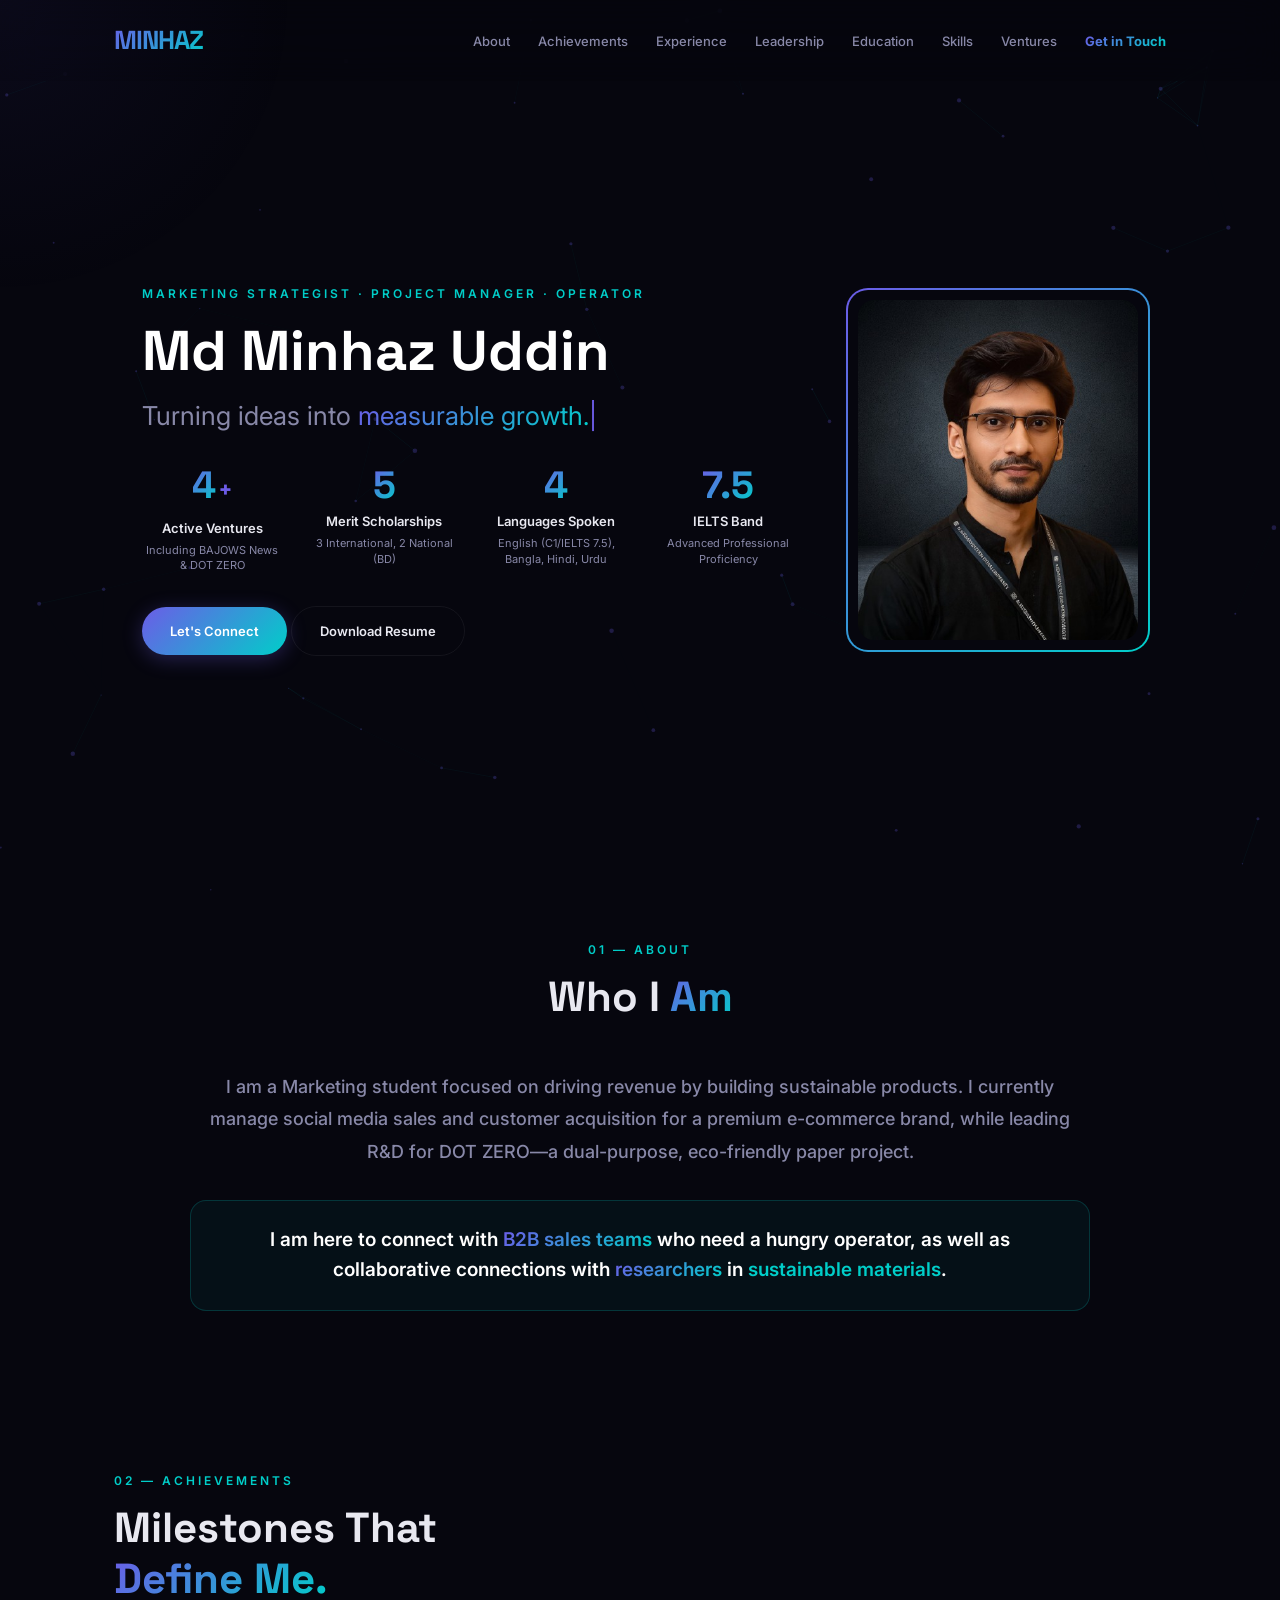
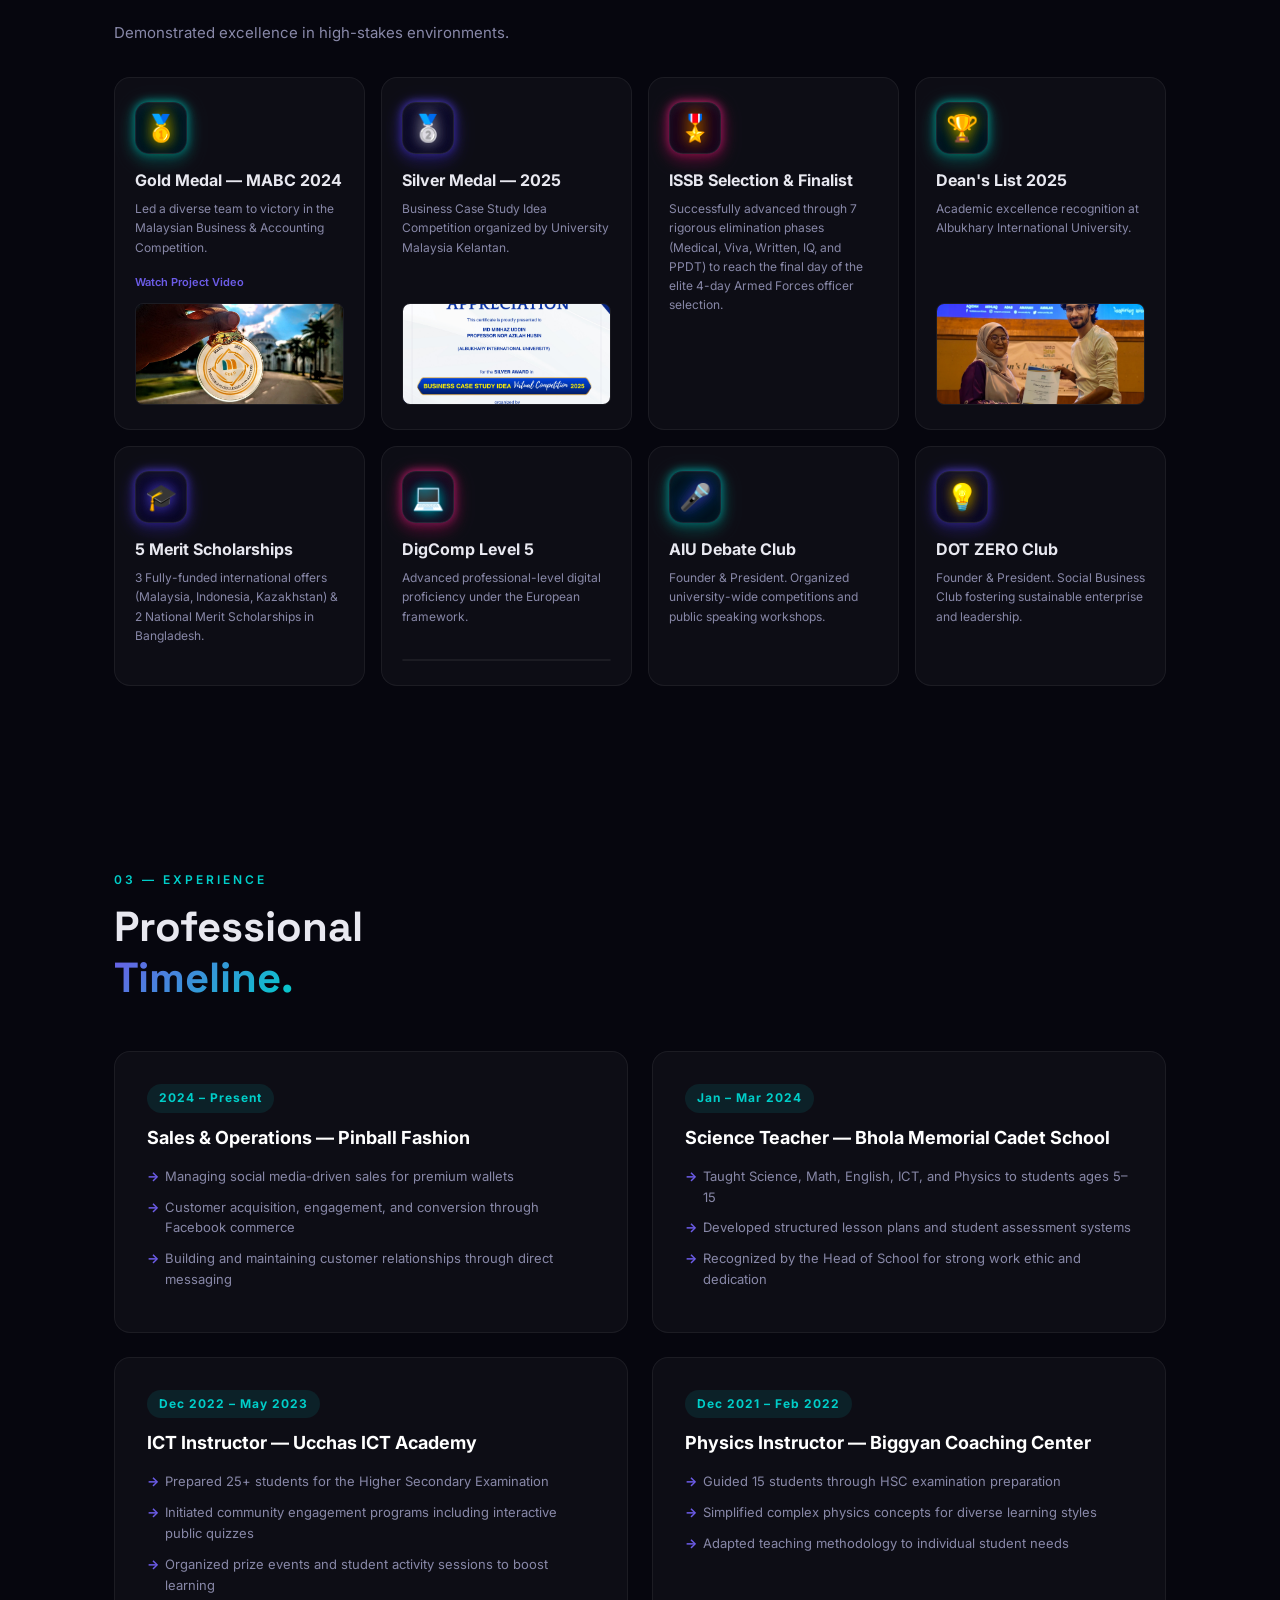
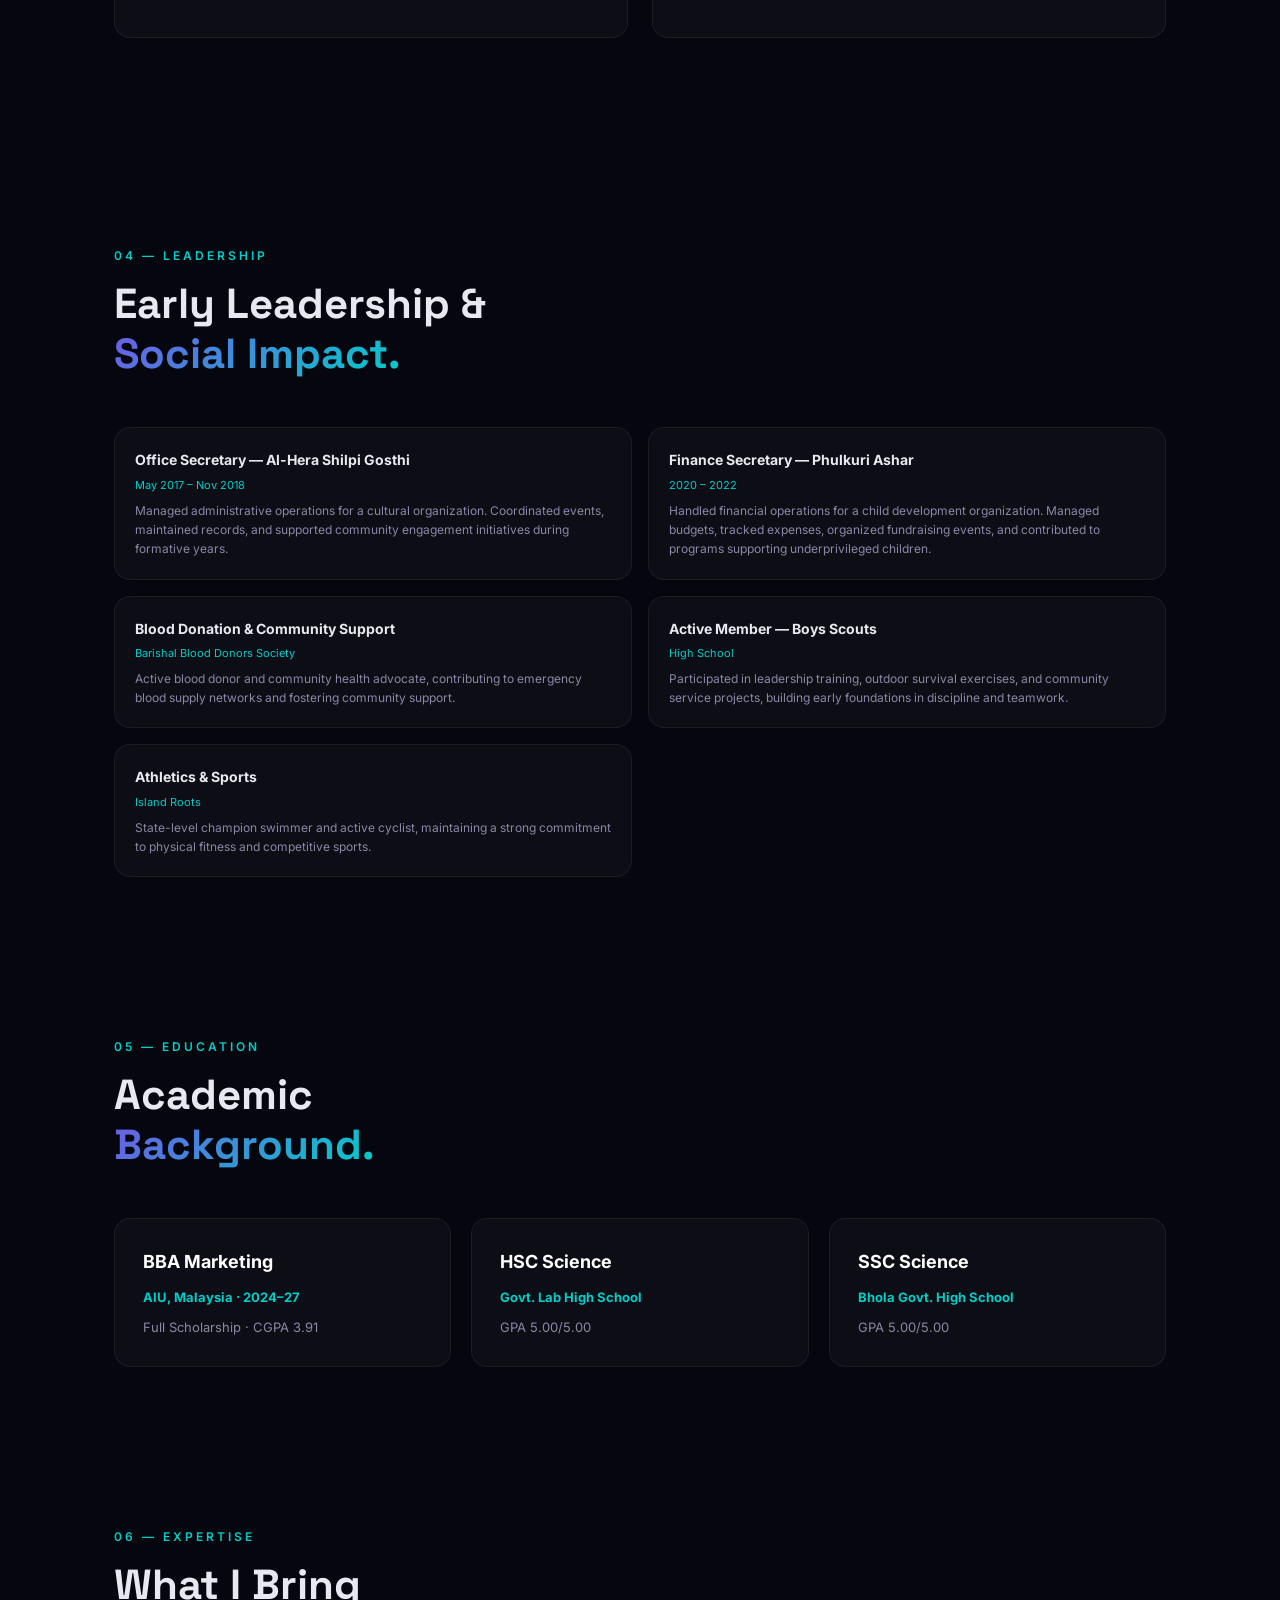
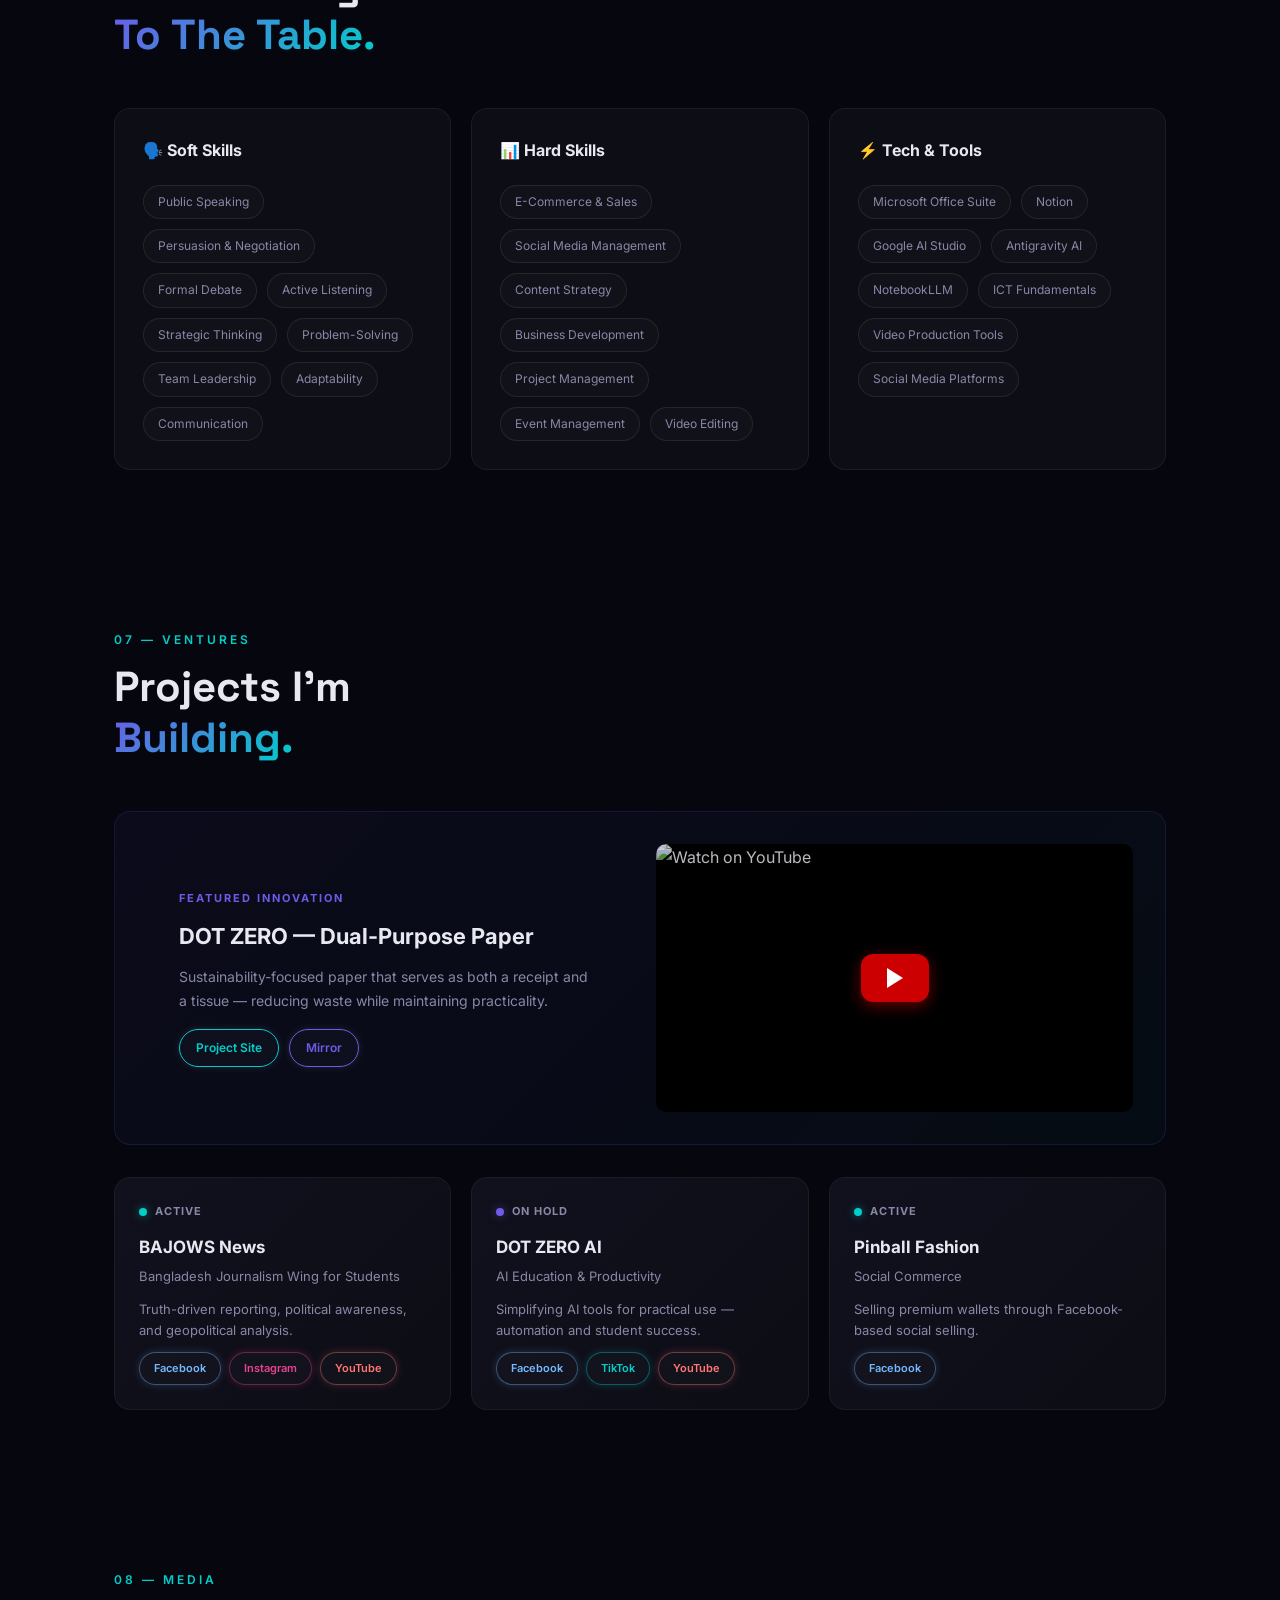
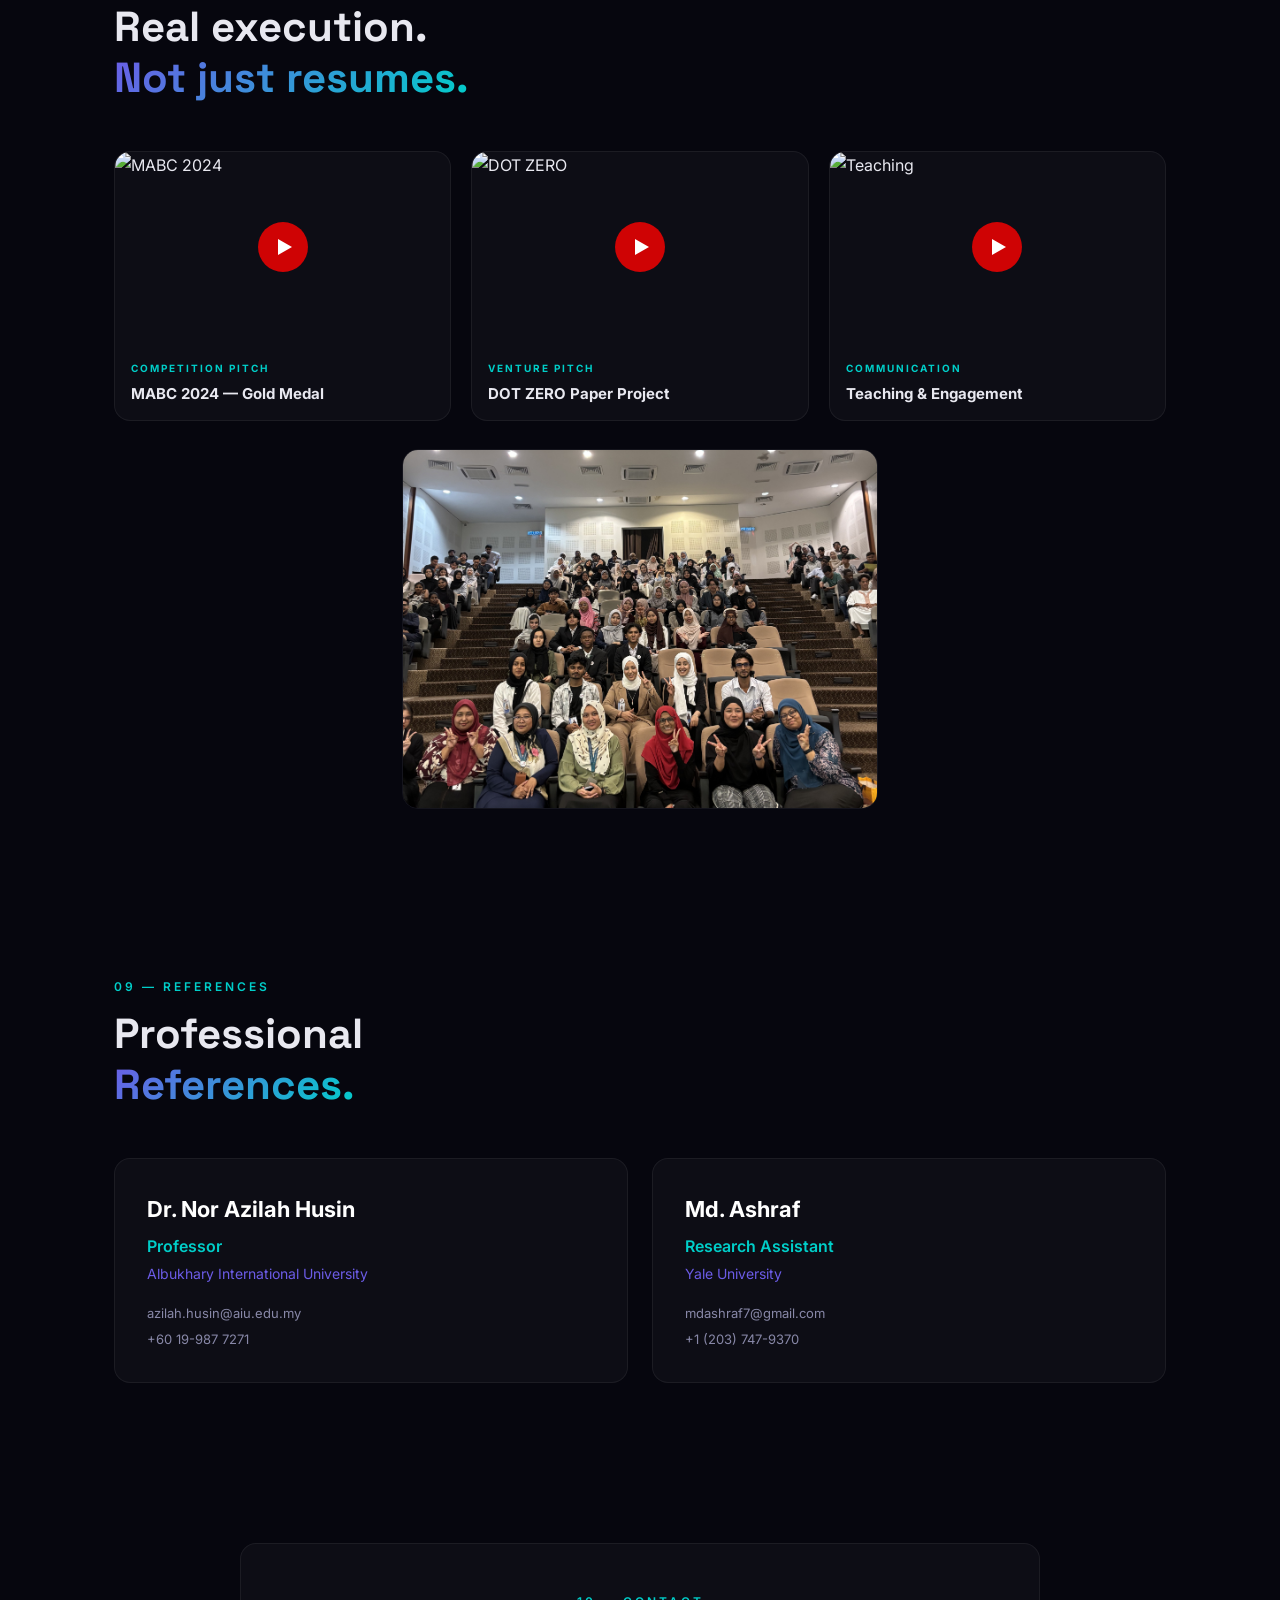
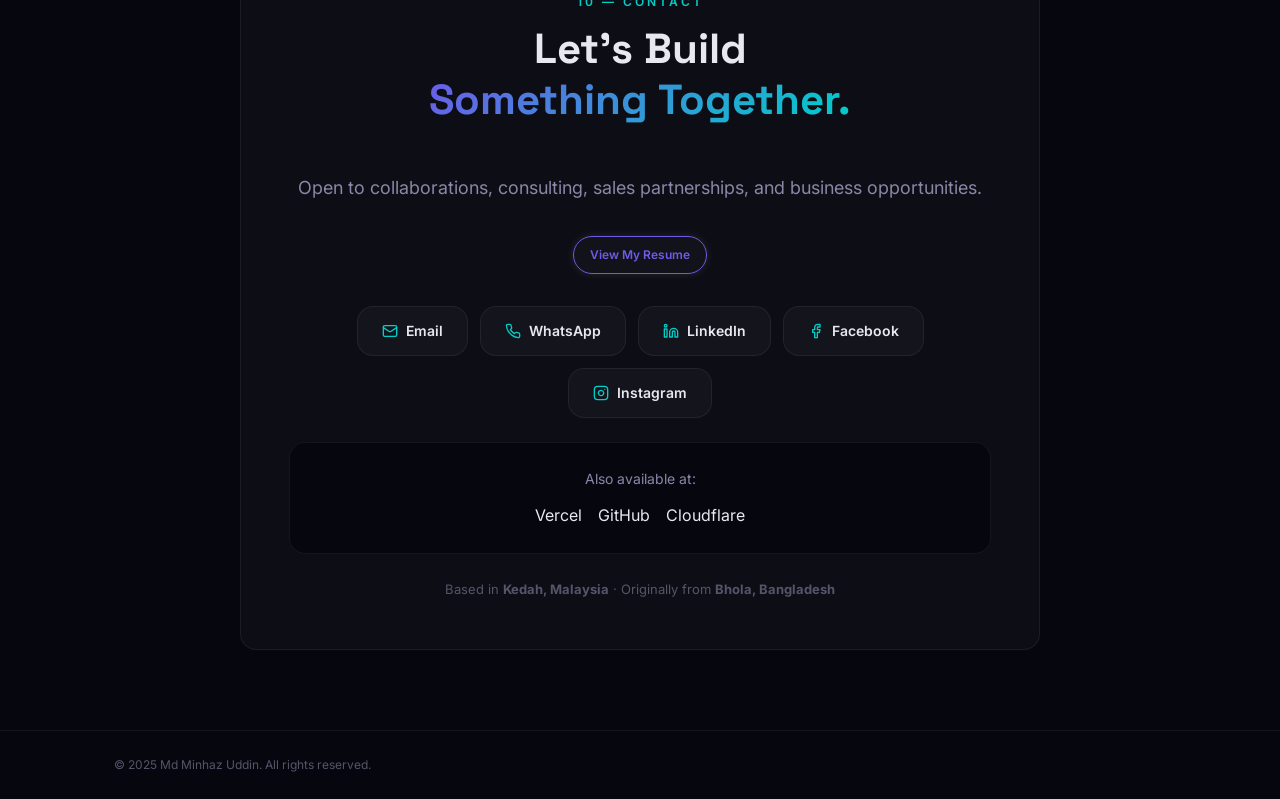
==== commit 208bacef: "Add files via upload" ====
--- a/index.html
+++ b/index.html
@@ -1,4 +1,4 @@
-﻿<!DOCTYPE html>
+<!DOCTYPE html>
 <html lang="en">
 <head>
     <meta charset="UTF-8">
@@ -20,6 +20,8 @@
                 <li><a href="#about">About</a></li>
                 <li><a href="#achievements">Achievements</a></li>
                 <li><a href="#experience">Experience</a></li>
+                <li><a href="#leadership">Leadership</a></li>
+                <li><a href="#education">Education</a></li>
                 <li><a href="#skills">Skills</a></li>
                 <li><a href="#ventures">Ventures</a></li>
                 <li><a href="#contact" class="nav-cta">Get in Touch</a></li>
@@ -35,10 +37,10 @@
                 <h1 class="hero-name">Md Minhaz Uddin</h1>
                 <p class="hero-tagline">Turning ideas into <span class="accent typed-text" id="typed"></span><span class="cursor">|</span></p>
                 <div class="hero-stats">
+                    <div class="stat"><div class="stat-num-wrapper"><span class="stat-num" data-count="4">0</span><span class="stat-plus">+</span></div><span class="stat-label">Active Ventures</span><span class="stat-desc">Including BAJOWS News & DOT ZERO</span></div>
+                    <div class="stat"><span class="stat-num" data-count="5">0</span><span class="stat-label">Merit Scholarships</span><span class="stat-desc">3 International, 2 National (BD)</span></div>
                     <div class="stat"><span class="stat-num" data-count="4">0</span><span class="stat-label">Languages Spoken</span><span class="stat-desc">English (C1/IELTS 7.5), Bangla, Hindi, Urdu</span></div>
                     <div class="stat"><span class="stat-num" data-count="7.5" data-decimal="true">0</span><span class="stat-label">IELTS Band</span><span class="stat-desc">Advanced Professional Proficiency</span></div>
-                    <div class="stat"><span class="stat-num" data-count="5">0</span><span class="stat-label">Merit Scholarships</span><span class="stat-desc">3 International, 2 National (BD)</span></div>
-                    <div class="stat"><div class="stat-num-wrapper"><span class="stat-num" data-count="4">0</span><span class="stat-plus">+</span></div><span class="stat-label">Active Ventures</span><span class="stat-desc">Including BAJOWS News & DOT ZERO</span></div>
                 </div>
                 <div class="hero-cta">
                     <a href="#contact" class="btn btn-primary">Let's Connect</a>
@@ -55,16 +57,13 @@
     <!-- ABOUT -->
     <section id="about">
         <div class="container">
-            <div class="section-header reveal"><span class="section-tag">01 — About</span><h2 class="section-title">Who I<br><span class="accent">Am.</span></h2></div>
+            <div class="section-header reveal" style="text-align: center; display: flex; flex-direction: column; align-items: center;"><span class="section-tag">01 — About</span><h2 class="section-title">Who I <span class="accent">Am</span></h2></div>
             <div class="about-grid glow-container">
                 <div class="about-text reveal">
-                    <p class="about-lead">Born on the rivers of Bhola — the largest island in Bangladesh — I grew up where resilience wasn't a lesson, it was the weather.</p>
-                    <p>Today I'm 6,000 km from home, building ventures in Malaysia, winning national competitions, and turning every challenge into a stepping stone. I don't just plan — I execute.</p>
-                </div>
-                <div class="about-cards reveal">
-                    <div class="info-card glow-card" style="--glow-color: #6c5ce7;"><div class="info-card-icon">🎓</div><div class="info-card-content"><h4>Education</h4><p>BBA Marketing — AIU (CGPA: 3.91)</p><span class="info-card-tag">Full Scholarship · Dean's List</span></div></div>
-                    <div class="info-card glow-card" style="--glow-color: #00cec9;"><div class="info-card-icon">🌍</div><div class="info-card-content"><h4>Languages</h4><p>English (C1 · IELTS 7.5), Bangla, Hindi, Urdu</p><span class="info-card-tag">Quadrilingual</span></div></div>
-                    <div class="info-card glow-card" style="--glow-color: #e84393;"><div class="info-card-icon">🏊</div><div class="info-card-content"><h4>Athletics</h4><p>State-level champion swimmer & active cyclist</p><span class="info-card-tag">Island Roots</span></div></div>
+                    <p class="about-lead">I am a Marketing student focused on driving revenue by building sustainable products. I currently manage social media sales and customer acquisition for a premium e-commerce brand, while leading R&D for DOT ZERO—a dual-purpose, eco-friendly paper project.</p>
+                    <div class="about-highlight glow-card" style="--glow-color: #00cec9; padding: 24px 32px; border-radius: var(--r); margin-top: 32px; background: rgba(0, 206, 201, 0.05); border: 1px solid rgba(0, 206, 201, 0.2);">
+                        <p style="font-size: 19px; font-weight: 600; color: #fff; margin: 0; line-height: 1.6;">I am here to connect with <span class="accent">B2B sales teams</span> who need a hungry operator, as well as collaborative connections with <span class="accent">researchers</span> in <span style="color: #00cec9;">sustainable materials</span>.</p>
+                    </div>
                 </div>
             </div>
         </div>
@@ -133,59 +132,102 @@
     <section id="experience">
         <div class="container">
             <div class="section-header reveal"><span class="section-tag">03 — Experience</span><h2 class="section-title">Professional<br><span class="accent">Timeline.</span></h2></div>
-            <div class="exp-timeline">
-                <div class="exp-item reveal">
+            <div class="exp-grid glow-container">
+                <div class="exp-card glow-card reveal" style="--glow-color: #6c5ce7;">
                     <div class="exp-date">2024 – Present</div>
-                    <div class="exp-content">
-                        <h3>Sales & Operations — Pinball Fashion</h3>
-                        <ul><li>Managing social media-driven sales for premium wallets</li><li>Customer acquisition, engagement, and conversion through Facebook commerce</li><li>Building and maintaining customer relationships through direct messaging</li></ul>
-                    </div>
-                </div>
-                <div class="exp-item reveal">
+                    <h3>Sales & Operations — Pinball Fashion</h3>
+                    <ul>
+                        <li>Managing social media-driven sales for premium wallets</li>
+                        <li>Customer acquisition, engagement, and conversion through Facebook commerce</li>
+                        <li>Building and maintaining customer relationships through direct messaging</li>
+                    </ul>
+                </div>
+                <div class="exp-card glow-card reveal" style="--glow-color: #00cec9;">
                     <div class="exp-date">Jan – Mar 2024</div>
-                    <div class="exp-content">
-                        <h3>Science Teacher — Bhola Memorial Cadet School & College</h3>
-                        <ul><li>Taught Science, Math, English, ICT, and Physics to students ages 5–15</li><li>Developed structured lesson plans and student assessment systems</li><li>Recognized by the Head of School for strong work ethic and dedication</li></ul>
-                    </div>
-                </div>
-                <div class="exp-item reveal">
+                    <h3>Science Teacher — Bhola Memorial Cadet School</h3>
+                    <ul>
+                        <li>Taught Science, Math, English, ICT, and Physics to students ages 5–15</li>
+                        <li>Developed structured lesson plans and student assessment systems</li>
+                        <li>Recognized by the Head of School for strong work ethic and dedication</li>
+                    </ul>
+                </div>
+                <div class="exp-card glow-card reveal" style="--glow-color: #e84393;">
                     <div class="exp-date">Dec 2022 – May 2023</div>
-                    <div class="exp-content">
-                        <h3>ICT Instructor — Ucchas ICT Academy</h3>
-                        <ul><li>Prepared 25+ students for the Higher Secondary Examination</li><li>Initiated community engagement programs including interactive public quizzes</li><li>Organized prize events and student activity sessions to boost learning</li></ul>
-                    </div>
-                </div>
-                <div class="exp-item reveal">
+                    <h3>ICT Instructor — Ucchas ICT Academy</h3>
+                    <ul>
+                        <li>Prepared 25+ students for the Higher Secondary Examination</li>
+                        <li>Initiated community engagement programs including interactive public quizzes</li>
+                        <li>Organized prize events and student activity sessions to boost learning</li>
+                    </ul>
+                </div>
+                <div class="exp-card glow-card reveal" style="--glow-color: #6c5ce7;">
                     <div class="exp-date">Dec 2021 – Feb 2022</div>
-                    <div class="exp-content">
-                        <h3>Physics Instructor — Biggyan Coaching Center</h3>
-                        <ul><li>Guided 15 students through HSC examination preparation</li><li>Simplified complex physics concepts for diverse learning styles</li><li>Adapted teaching methodology to individual student needs</li></ul>
-                    </div>
-                </div>
-            </div>
-
-            <!-- Early Leadership -->
-            <div class="early-lead reveal glow-container">
-                <h3 class="el-title">Early Leadership & Social Impact</h3>
-                <div class="el-grid">
-                    <div class="el-card glow-card" style="--glow-color: #00cec9;">
-                        <strong>Office Secretary — Al-Hera Shilpi Gosthi</strong>
-                        <span class="el-date">May 2017 – Nov 2018</span>
-                        <p>Managed administrative operations for a cultural organization. Coordinated events, maintained records, and supported community engagement initiatives during formative years.</p>
-                    </div>
-                    <div class="el-card glow-card" style="--glow-color: #6c5ce7;">
-                        <strong>Finance Secretary — Phulkuri Ashar</strong>
-                        <span class="el-date">2020 – 2022</span>
-                        <p>Handled financial operations for a child development organization. Managed budgets, tracked expenses, organized fundraising events, and contributed to programs supporting underprivileged children.</p>
-                    </div>
-                </div>
-            </div>
-
-            <!-- Education compact -->
-            <div class="edu-compact reveal">
-                <div class="edu-row"><strong>BBA Marketing</strong> — AIU, Malaysia · 2024–27 · Full Scholarship · CGPA 3.91</div>
-                <div class="edu-row"><strong>HSC Science</strong> — Govt. Lab High School · GPA 5.00/5.00</div>
-                <div class="edu-row"><strong>SSC Science</strong> — Bhola Govt. High School · GPA 5.00/5.00</div>
+                    <h3>Physics Instructor — Biggyan Coaching Center</h3>
+                    <ul>
+                        <li>Guided 15 students through HSC examination preparation</li>
+                        <li>Simplified complex physics concepts for diverse learning styles</li>
+                        <li>Adapted teaching methodology to individual student needs</li>
+                    </ul>
+                </div>
+            </div>
+
+        </div>
+    </section>
+
+    <!-- EARLY LEADERSHIP -->
+    <section id="leadership">
+        <div class="container">
+            <div class="section-header reveal"><span class="section-tag">04 — Leadership</span><h2 class="section-title">Early Leadership &<br><span class="accent">Social Impact.</span></h2></div>
+            <div class="el-grid glow-container reveal">
+                <div class="el-card glow-card" style="--glow-color: #00cec9;">
+                    <strong>Office Secretary — Al-Hera Shilpi Gosthi</strong>
+                    <span class="el-date">May 2017 – Nov 2018</span>
+                    <p>Managed administrative operations for a cultural organization. Coordinated events, maintained records, and supported community engagement initiatives during formative years.</p>
+                </div>
+                <div class="el-card glow-card" style="--glow-color: #6c5ce7;">
+                    <strong>Finance Secretary — Phulkuri Ashar</strong>
+                    <span class="el-date">2020 – 2022</span>
+                    <p>Handled financial operations for a child development organization. Managed budgets, tracked expenses, organized fundraising events, and contributed to programs supporting underprivileged children.</p>
+                </div>
+                <div class="el-card glow-card" style="--glow-color: #e84393;">
+                    <strong>Blood Donation & Community Support</strong>
+                    <span class="el-date">Barishal Blood Donors Society</span>
+                    <p>Active blood donor and community health advocate, contributing to emergency blood supply networks and fostering community support.</p>
+                </div>
+                <div class="el-card glow-card" style="--glow-color: #00cec9;">
+                    <strong>Active Member — Boys Scouts</strong>
+                    <span class="el-date">High School</span>
+                    <p>Participated in leadership training, outdoor survival exercises, and community service projects, building early foundations in discipline and teamwork.</p>
+                </div>
+                <div class="el-card glow-card" style="--glow-color: #6c5ce7;">
+                    <strong>Athletics & Sports</strong>
+                    <span class="el-date">Island Roots</span>
+                    <p>State-level champion swimmer and active cyclist, maintaining a strong commitment to physical fitness and competitive sports.</p>
+                </div>
+            </div>
+        </div>
+    </section>
+
+    <!-- EDUCATION -->
+    <section id="education">
+        <div class="container">
+            <div class="section-header reveal"><span class="section-tag">05 — Education</span><h2 class="section-title">Academic<br><span class="accent">Background.</span></h2></div>
+            <div class="edu-compact reveal glow-container" style="background: transparent; border: none; padding: 0; display: grid; grid-template-columns: repeat(auto-fit, minmax(280px, 1fr)); gap: 20px;">
+                <div class="edu-row glow-card" style="--glow-color: #6c5ce7; padding: 28px; border-radius: var(--r); border: 1px solid var(--border); display: flex; flex-direction: column; justify-content: center;">
+                    <h4 style="color: #fff; margin-bottom: 8px; font-size: 18px; font-weight: 700;">BBA Marketing</h4>
+                    <span style="color: var(--accent2); font-size: 13px; font-weight: 700; margin-bottom: 8px;">AIU, Malaysia · 2024–27</span>
+                    <p style="font-size: 13px; color: var(--text2); margin: 0;">Full Scholarship · CGPA 3.91</p>
+                </div>
+                <div class="edu-row glow-card" style="--glow-color: #00cec9; padding: 28px; border-radius: var(--r); border: 1px solid var(--border); display: flex; flex-direction: column; justify-content: center;">
+                    <h4 style="color: #fff; margin-bottom: 8px; font-size: 18px; font-weight: 700;">HSC Science</h4>
+                    <span style="color: var(--accent2); font-size: 13px; font-weight: 700; margin-bottom: 8px;">Govt. Lab High School</span>
+                    <p style="font-size: 13px; color: var(--text2); margin: 0;">GPA 5.00/5.00</p>
+                </div>
+                <div class="edu-row glow-card" style="--glow-color: #e84393; padding: 28px; border-radius: var(--r); border: 1px solid var(--border); display: flex; flex-direction: column; justify-content: center;">
+                    <h4 style="color: #fff; margin-bottom: 8px; font-size: 18px; font-weight: 700;">SSC Science</h4>
+                    <span style="color: var(--accent2); font-size: 13px; font-weight: 700; margin-bottom: 8px;">Bhola Govt. High School</span>
+                    <p style="font-size: 13px; color: var(--text2); margin: 0;">GPA 5.00/5.00</p>
+                </div>
             </div>
         </div>
     </section>
@@ -193,19 +235,19 @@
     <!-- SKILLS -->
     <section id="skills">
         <div class="container">
-            <div class="section-header reveal"><span class="section-tag">04 — Expertise</span><h2 class="section-title">What I Bring<br><span class="accent">To The Table.</span></h2></div>
+            <div class="section-header reveal"><span class="section-tag">06 — Expertise</span><h2 class="section-title">What I Bring<br><span class="accent">To The Table.</span></h2></div>
             <div class="skills-tri glow-container reveal">
                 <div class="glow-card skill-block" data-tilt style="--glow-color: #6c5ce7;">
                     <h3>🗣️ Soft Skills</h3>
-                    <div class="skill-tags"><span class="skill-tag glow-hover">Public Speaking</span><span class="skill-tag glow-hover">Persuasion & Negotiation</span><span class="skill-tag glow-hover">Understanding People</span><span class="skill-tag glow-hover">Active Listening</span><span class="skill-tag glow-hover">Strategic Thinking</span><span class="skill-tag glow-hover">Problem-Solving</span><span class="skill-tag glow-hover">Team Leadership</span><span class="skill-tag glow-hover">Adaptability</span><span class="skill-tag glow-hover">Communication</span></div>
+                    <div class="skill-tags"><span class="skill-tag glow-hover">Public Speaking</span><span class="skill-tag glow-hover">Persuasion & Negotiation</span><span class="skill-tag glow-hover">Formal Debate</span><span class="skill-tag glow-hover">Active Listening</span><span class="skill-tag glow-hover">Strategic Thinking</span><span class="skill-tag glow-hover">Problem-Solving</span><span class="skill-tag glow-hover">Team Leadership</span><span class="skill-tag glow-hover">Adaptability</span><span class="skill-tag glow-hover">Communication</span></div>
                 </div>
                 <div class="glow-card skill-block" data-tilt style="--glow-color: #00cec9;">
                     <h3>📊 Hard Skills</h3>
-                    <div class="skill-tags"><span class="skill-tag glow-hover">Data Analysis</span><span class="skill-tag glow-hover">E-Commerce & Sales</span><span class="skill-tag glow-hover">Social Media Management</span><span class="skill-tag glow-hover">Content Strategy</span><span class="skill-tag glow-hover">AI Marketing & Automation</span><span class="skill-tag glow-hover">Business Development</span><span class="skill-tag glow-hover">Project Management</span><span class="skill-tag glow-hover">Event Management</span><span class="skill-tag glow-hover">Video Editing</span></div>
+                    <div class="skill-tags"><span class="skill-tag glow-hover">E-Commerce & Sales</span><span class="skill-tag glow-hover">Social Media Management</span><span class="skill-tag glow-hover">Content Strategy</span><span class="skill-tag glow-hover">Business Development</span><span class="skill-tag glow-hover">Project Management</span><span class="skill-tag glow-hover">Event Management</span><span class="skill-tag glow-hover">Video Editing</span></div>
                 </div>
                 <div class="glow-card skill-block" data-tilt style="--glow-color: #e84393;">
                     <h3>⚡ Tech & Tools</h3>
-                    <div class="skill-tags"><span class="skill-tag glow-hover">Microsoft Office Suite</span><span class="skill-tag glow-hover">Notion</span><span class="skill-tag glow-hover">Google AI Studio</span><span class="skill-tag glow-hover">Antigravity AI</span><span class="skill-tag glow-hover">NotebookLLM</span><span class="skill-tag glow-hover">ICT Fundamentals</span><span class="skill-tag glow-hover">Video Production Tools</span><span class="skill-tag glow-hover">Social Media Platforms</span><span class="skill-tag glow-hover">AI Automation Tools</span></div>
+                    <div class="skill-tags"><span class="skill-tag glow-hover">Microsoft Office Suite</span><span class="skill-tag glow-hover">Notion</span><span class="skill-tag glow-hover">Google AI Studio</span><span class="skill-tag glow-hover">Antigravity AI</span><span class="skill-tag glow-hover">NotebookLLM</span><span class="skill-tag glow-hover">ICT Fundamentals</span><span class="skill-tag glow-hover">Video Production Tools</span><span class="skill-tag glow-hover">Social Media Platforms</span></div>
                 </div>
             </div>
         </div>
@@ -214,7 +256,7 @@
     <!-- VENTURES -->
     <section id="ventures">
         <div class="container">
-            <div class="section-header reveal"><span class="section-tag">05 — Ventures</span><h2 class="section-title">Projects I'm<br><span class="accent">Building.</span></h2></div>
+            <div class="section-header reveal"><span class="section-tag">07 — Ventures</span><h2 class="section-title">Projects I'm<br><span class="accent">Building.</span></h2></div>
             <div class="venture-featured reveal glow-container">
                 <div class="vf-content glow-card" style="padding: 32px; border: none; background: transparent; --glow-color: #6c5ce7;">
                     <span class="vf-label">Featured Innovation</span>
@@ -240,7 +282,7 @@
     <!-- MEDIA -->
     <section id="media">
         <div class="container">
-            <div class="section-header reveal"><span class="section-tag">06 — Media</span><h2 class="section-title">Real execution.<br><span class="accent">Not just resumes.</span></h2></div>
+            <div class="section-header reveal"><span class="section-tag">08 — Media</span><h2 class="section-title">Real execution.<br><span class="accent">Not just resumes.</span></h2></div>
             <div class="media-grid-new glow-container">
                 <div class="video-card glow-card reveal" style="--glow-color: #e84393;">
                     <a href="https://youtu.be/0wphJN7NqiQ" target="_blank" class="yt-link">
@@ -280,7 +322,7 @@
     <!-- REFERENCES -->
     <section id="references">
         <div class="container">
-            <div class="section-header reveal"><span class="section-tag">07 — References</span><h2 class="section-title">Professional<br><span class="accent">References.</span></h2></div>
+            <div class="section-header reveal"><span class="section-tag">09 — References</span><h2 class="section-title">Professional<br><span class="accent">References.</span></h2></div>
             <div class="ref-grid glow-container">
                 <div class="ref-card glow-card reveal" style="--glow-color: #00cec9;">
                     <div class="ref-author" style="margin-bottom:0">
@@ -301,15 +343,30 @@
         <div class="container">
             <div class="contact-wrapper reveal glow-container">
                 <div class="glow-card" style="padding: 48px; --glow-color: #e84393;">
-                    <div class="section-header"><span class="section-tag">08 — Contact</span><h2 class="section-title">Let's Build<br><span class="accent">Something Together.</span></h2></div>
+                    <div class="section-header"><span class="section-tag">10 — Contact</span><h2 class="section-title">Let's Build<br><span class="accent">Something Together.</span></h2></div>
                     <p class="contact-desc">Open to collaborations, consulting, sales partnerships, and business opportunities.</p>
                     <div class="contact-actions-top"><a href="resume.html" target="_blank" class="glow-btn" style="--btn-color: #6c5ce7;">View My Resume</a></div>
                     <div class="contact-links glow-container">
-                        <a href="mailto:write.minhaz@gmail.com" class="contact-card glow-card" style="--glow-color: #e84393; background: rgba(255,255,255,0.02); border-color: rgba(232,67,147,0.5); box-shadow: 0 0 15px rgba(232,67,147,0.4), 0 0 5px rgba(232,67,147,0.6); transition: transform 0.3s cubic-bezier(0.175, 0.885, 0.32, 1.275);" onmouseover="this.style.transform='scale(1.03)'" onmouseout="this.style.transform='scale(1)'"><div class="contact-card-icon" style="color: #e84393;"><svg xmlns="http://www.w3.org/2000/svg" width="20" height="20" viewBox="0 0 24 24" fill="none" stroke="currentColor" stroke-width="2" stroke-linecap="round" stroke-linejoin="round"><rect x="2" y="4" width="20" height="16" rx="2"></rect><path d="m22 7-8.97 5.7a1.94 1.94 0 0 1-2.06 0L2 7"></path></svg></div><div><h4 style="color: #e84393;">Email</h4><span>write.minhaz@gmail.com</span></div></a>
-                        <a href="https://wa.me/601124248680" target="_blank" class="contact-card glow-card" style="--glow-color: #2ecc71; background: rgba(255,255,255,0.02); border-color: rgba(46,204,113,0.5); box-shadow: 0 0 15px rgba(46,204,113,0.4), 0 0 5px rgba(46,204,113,0.6); transition: transform 0.3s cubic-bezier(0.175, 0.885, 0.32, 1.275);" onmouseover="this.style.transform='scale(1.03)'" onmouseout="this.style.transform='scale(1)'"><div class="contact-card-icon" style="color: #2ecc71;"><svg xmlns="http://www.w3.org/2000/svg" width="20" height="20" viewBox="0 0 24 24" fill="none" stroke="currentColor" stroke-width="2" stroke-linecap="round" stroke-linejoin="round"><path d="M22 16.92v3a2 2 0 0 1-2.18 2 19.79 19.79 0 0 1-8.63-3.07 19.5 19.5 0 0 1-6-6 19.79 19.79 0 0 1-3.07-8.67A2 2 0 0 1 4.11 2h3a2 2 0 0 1 2 1.72 12.84 12.84 0 0 0 .7 2.81 2 2 0 0 1-.45 2.11L8.09 9.91a16 16 0 0 0 6 6l1.27-1.27a2 2 0 0 1 2.11-.45 12.84 12.84 0 0 0 2.81.7A2 2 0 0 1 22 16.92z"></path></svg></div><div><h4 style="color: #2ecc71;">WhatsApp</h4><span>+60 11-2424-8680</span></div></a>
-                        <a href="https://linkedin.com/in/whoisminhaz" target="_blank" class="contact-card glow-card" style="--glow-color: #0984e3; background: rgba(255,255,255,0.02); border-color: rgba(9,132,227,0.5); box-shadow: 0 0 15px rgba(9,132,227,0.4), 0 0 5px rgba(9,132,227,0.6); transition: transform 0.3s cubic-bezier(0.175, 0.885, 0.32, 1.275);" onmouseover="this.style.transform='scale(1.03)'" onmouseout="this.style.transform='scale(1)'"><div class="contact-card-icon" style="color: #0984e3;"><svg xmlns="http://www.w3.org/2000/svg" width="20" height="20" viewBox="0 0 24 24" fill="none" stroke="currentColor" stroke-width="2" stroke-linecap="round" stroke-linejoin="round"><path d="M16 8a6 6 0 0 1 6 6v7h-4v-7a2 2 0 0 0-2-2 2 2 0 0 0-2 2v7h-4v-7a6 6 0 0 1 6-6z"></path><rect x="2" y="9" width="4" height="12"></rect><circle cx="4" cy="4" r="2"></circle></svg></div><div><h4 style="color: #0984e3;">LinkedIn</h4><span>linkedin.com/in/whoisminhaz</span></div></a>
-                        <a href="https://facebook.com/facebook.minhaz" target="_blank" class="contact-card glow-card" style="--glow-color: #74b9ff; background: rgba(255,255,255,0.02); border-color: rgba(116,185,255,0.5); box-shadow: 0 0 15px rgba(116,185,255,0.4), 0 0 5px rgba(116,185,255,0.6); transition: transform 0.3s cubic-bezier(0.175, 0.885, 0.32, 1.275);" onmouseover="this.style.transform='scale(1.03)'" onmouseout="this.style.transform='scale(1)'"><div class="contact-card-icon" style="color: #74b9ff;"><svg xmlns="http://www.w3.org/2000/svg" width="20" height="20" viewBox="0 0 24 24" fill="none" stroke="currentColor" stroke-width="2" stroke-linecap="round" stroke-linejoin="round"><path d="M18 2h-3a5 5 0 0 0-5 5v3H7v4h3v8h4v-8h3l1-4h-4V7a1 1 0 0 1 1-1h3z"></path></svg></div><div><h4 style="color: #74b9ff;">Facebook</h4><span>facebook.com/facebook.minhaz</span></div></a>
-                        <a href="https://instagram.com/who.isminhaz" target="_blank" class="contact-card glow-card" style="--glow-color: #fd79a8; background: rgba(255,255,255,0.02); border-color: rgba(253,121,168,0.5); box-shadow: 0 0 15px rgba(253,121,168,0.4), 0 0 5px rgba(253,121,168,0.6); transition: transform 0.3s cubic-bezier(0.175, 0.885, 0.32, 1.275);" onmouseover="this.style.transform='scale(1.03)'" onmouseout="this.style.transform='scale(1)'"><div class="contact-card-icon" style="color: #fd79a8;"><svg xmlns="http://www.w3.org/2000/svg" width="20" height="20" viewBox="0 0 24 24" fill="none" stroke="currentColor" stroke-width="2" stroke-linecap="round" stroke-linejoin="round"><rect x="2" y="2" width="20" height="20" rx="5" ry="5"></rect><path d="M16 11.37A4 4 0 1 1 12.63 8 4 4 0 0 1 16 11.37z"></path><line x1="17.5" y1="6.5" x2="17.51" y2="6.5"></line></svg></div><div><h4 style="color: #fd79a8;">Instagram</h4><span>instagram.com/who.isminhaz</span></div></a>
+                        <a href="mailto:write.minhaz@gmail.com" class="contact-btn glow-card" style="--glow-color: #00cec9;">
+                            <svg xmlns="http://www.w3.org/2000/svg" width="16" height="16" viewBox="0 0 24 24" fill="none" stroke="currentColor" stroke-width="2" stroke-linecap="round" stroke-linejoin="round"><rect x="2" y="4" width="20" height="16" rx="2"></rect><path d="m22 7-8.97 5.7a1.94 1.94 0 0 1-2.06 0L2 7"></path></svg>
+                            <span>Email</span>
+                        </a>
+                        <a href="https://wa.me/601124248680" target="_blank" class="contact-btn glow-card" style="--glow-color: #00cec9;">
+                            <svg xmlns="http://www.w3.org/2000/svg" width="16" height="16" viewBox="0 0 24 24" fill="none" stroke="currentColor" stroke-width="2" stroke-linecap="round" stroke-linejoin="round"><path d="M22 16.92v3a2 2 0 0 1-2.18 2 19.79 19.79 0 0 1-8.63-3.07 19.5 19.5 0 0 1-6-6 19.79 19.79 0 0 1-3.07-8.67A2 2 0 0 1 4.11 2h3a2 2 0 0 1 2 1.72 12.84 12.84 0 0 0 .7 2.81 2 2 0 0 1-.45 2.11L8.09 9.91a16 16 0 0 0 6 6l1.27-1.27a2 2 0 0 1 2.11-.45 12.84 12.84 0 0 0 2.81.7A2 2 0 0 1 22 16.92z"></path></svg>
+                            <span>WhatsApp</span>
+                        </a>
+                        <a href="https://linkedin.com/in/whoisminhaz" target="_blank" class="contact-btn glow-card" style="--glow-color: #00cec9;">
+                            <svg xmlns="http://www.w3.org/2000/svg" width="16" height="16" viewBox="0 0 24 24" fill="none" stroke="currentColor" stroke-width="2" stroke-linecap="round" stroke-linejoin="round"><path d="M16 8a6 6 0 0 1 6 6v7h-4v-7a2 2 0 0 0-2-2 2 2 0 0 0-2 2v7h-4v-7a6 6 0 0 1 6-6z"></path><rect x="2" y="9" width="4" height="12"></rect><circle cx="4" cy="4" r="2"></circle></svg>
+                            <span>LinkedIn</span>
+                        </a>
+                        <a href="https://facebook.com/facebook.minhaz" target="_blank" class="contact-btn glow-card" style="--glow-color: #00cec9;">
+                            <svg xmlns="http://www.w3.org/2000/svg" width="16" height="16" viewBox="0 0 24 24" fill="none" stroke="currentColor" stroke-width="2" stroke-linecap="round" stroke-linejoin="round"><path d="M18 2h-3a5 5 0 0 0-5 5v3H7v4h3v8h4v-8h3l1-4h-4V7a1 1 0 0 1 1-1h3z"></path></svg>
+                            <span>Facebook</span>
+                        </a>
+                        <a href="https://instagram.com/who.isminhaz" target="_blank" class="contact-btn glow-card" style="--glow-color: #00cec9;">
+                            <svg xmlns="http://www.w3.org/2000/svg" width="16" height="16" viewBox="0 0 24 24" fill="none" stroke="currentColor" stroke-width="2" stroke-linecap="round" stroke-linejoin="round"><rect x="2" y="2" width="20" height="20" rx="5" ry="5"></rect><path d="M16 11.37A4 4 0 1 1 12.63 8 4 4 0 0 1 16 11.37z"></path><line x1="17.5" y1="6.5" x2="17.51" y2="6.5"></line></svg>
+                            <span>Instagram</span>
+                        </a>
                     </div>
                     <div class="portfolio-links"><p>Also available at:</p><div class="pf-row"><a href="https://whoisminhaz.vercel.app/" target="_blank">Vercel</a><a href="https://whoisminhaz.github.io/portfolio/" target="_blank">GitHub</a><a href="https://portfolio.whoisminhaz.workers.dev/" target="_blank">Cloudflare</a></div></div>
                     <div class="contact-footer"><p>Based in <strong>Kedah, Malaysia</strong> · Originally from <strong>Bhola, Bangladesh</strong></p></div>
--- a/style.css
+++ b/style.css
@@ -1,4 +1,4 @@
-﻿/* MD MINHAZ UDDIN — Purple/Teal Animated Theme */
+/* MD MINHAZ UDDIN — Purple/Teal Animated Theme */
 *,*::before,*::after{margin:0;padding:0;box-sizing:border-box}
 :root{
   --bg:#06060e;--bg2:#0a0a14;--card:rgba(255,255,255,0.03);--card-h:rgba(255,255,255,0.06);
@@ -63,9 +63,9 @@
 .section-title{font-family:var(--display);font-size:clamp(28px,3.5vw,42px);font-weight:700;line-height:1.2}
 
 /* ABOUT */
-.about-grid{display:grid;grid-template-columns:1fr 1fr;gap:40px;align-items:start}
-.about-lead{font-size:17px;color:var(--text);font-weight:500;line-height:1.7;margin-bottom:12px}
-.about-text p{font-size:15px;color:var(--text2);line-height:1.8;margin-bottom:16px}
+.about-grid{display:flex;flex-direction:column;align-items:center;text-align:center;max-width:900px;margin:0 auto}
+.about-lead{font-size:24px;color:var(--text);font-weight:500;line-height:1.7;margin-bottom:16px}
+.about-text p{font-size:18px;color:var(--text2);line-height:1.8;margin-bottom:0}
 .about-cards{display:flex;flex-direction:column;gap:14px}
 .info-card{display:flex;align-items:center;gap:16px;padding:18px;border-radius:var(--r);background:var(--card);border:1px solid var(--border);transition:var(--t)}
 .info-card:hover{background:var(--card-h);transform:translateX(4px)}
@@ -111,15 +111,13 @@
 .ach-card:hover .ach-thumb-wrap img{transform:scale(1.05)}
 
 /* WORK EXPERIENCE */
-.exp-timeline{position:relative;padding-left:40px;margin-bottom:48px}
-.exp-timeline::before{content:'';position:absolute;left:8px;top:8px;bottom:8px;width:2px;background:linear-gradient(to bottom,var(--accent),var(--accent2),var(--border))}
-.exp-item{position:relative;margin-bottom:28px;padding-left:24px}
-.exp-item::before{content:'';position:absolute;left:-40px;top:8px;width:17px;height:17px;border-radius:50%;background:var(--bg);border:2px solid var(--accent)}
-.exp-date{font-size:12px;font-weight:600;color:var(--accent2);letter-spacing:1px;margin-bottom:6px}
-.exp-content h3{font-size:15px;font-weight:700;margin-bottom:8px}
-.exp-content ul{list-style:none;padding:0}
-.exp-content li{font-size:12px;color:var(--text2);line-height:1.6;padding:3px 0;padding-left:14px;position:relative}
-.exp-content li::before{content:'→';position:absolute;left:0;color:var(--accent)}
+.exp-grid{display:grid;grid-template-columns:repeat(2, 1fr);gap:24px;margin-bottom:48px}
+.exp-card{padding:32px;border-radius:var(--r);background:var(--card);border:1px solid var(--border);display:flex;flex-direction:column}
+.exp-date{font-size:12px;font-weight:700;color:var(--accent2);letter-spacing:1px;margin-bottom:12px;display:inline-block;padding:4px 12px;background:rgba(0,206,201,0.1);border-radius:100px;align-self:flex-start}
+.exp-card h3{font-size:18px;font-weight:700;margin-bottom:16px;line-height:1.4;color:#fff}
+.exp-card ul{list-style:none;padding:0;margin:0}
+.exp-card li{font-size:13px;color:var(--text2);line-height:1.6;margin-bottom:10px;padding-left:18px;position:relative}
+.exp-card li::before{content:'→';position:absolute;left:0;color:var(--accent);font-weight:700}
 
 /* Early Leadership */
 .early-lead{padding-top:32px;border-top:1px solid var(--border);margin-bottom:32px}
@@ -193,20 +191,17 @@
 .media-photo{max-height:360px;border-radius:var(--r);object-fit:cover;border:1px solid var(--border)}
 
 /* CONTACT */
-.contact-wrapper{padding:48px;border-radius:var(--r);background:var(--card);border:1px solid var(--border)}
-.contact-desc{font-size:15px;color:var(--text2);margin-bottom:28px}
-.contact-actions-top{margin-bottom:28px}
-.contact-links{display:grid;grid-template-columns:repeat(3,1fr);gap:12px;margin-bottom:24px}
-.contact-card{display:flex;align-items:center;gap:14px;padding:16px;border-radius:12px;background:rgba(255,255,255,0.02);border:1px solid var(--border);transition:var(--t)}
-.contact-card:hover{background:var(--card-h);transform:translateY(-2px);border-color:rgba(108,92,231,0.2)}
-.contact-card-icon{font-size:22px}
-.contact-card h4{font-size:13px;font-weight:700;margin-bottom:2px}
-.contact-card span{font-size:12px;color:var(--text2)}
-.portfolio-links{padding-top:20px;border-top:1px solid var(--border);margin-bottom:20px}
-.portfolio-links p{font-size:12px;color:var(--muted);margin-bottom:8px}
-.pf-row{display:flex;gap:10px}
-.pf-row a{font-size:12px;font-weight:600;color:var(--text2);padding:6px 14px;border-radius:100px;background:rgba(255,255,255,0.03);border:1px solid var(--border);transition:var(--t)}
-.pf-row a:hover{color:var(--accent);border-color:rgba(108,92,231,0.3)}
+.contact-wrapper{display:flex;flex-direction:column;gap:32px;margin:0 auto;max-width:800px;text-align:center}
+.contact-desc{font-size:18px;color:var(--text2);margin-bottom:32px}
+.contact-actions-top{margin-bottom:32px;display:flex;justify-content:center}
+.contact-links{display:flex;flex-wrap:wrap;justify-content:center;gap:12px;margin-bottom:24px}
+.contact-btn{display:inline-flex;align-items:center;justify-content:center;gap:8px;padding:12px 24px;border-radius:100px;background:rgba(255,255,255,0.03);border:1px solid rgba(255,255,255,0.08);color:var(--text);font-size:14px;font-weight:600;transition:all 0.3s ease;text-decoration:none}
+.contact-btn:hover{background:rgba(0,206,201,0.1);border-color:var(--accent2);color:#fff;transform:translateY(-2px);box-shadow:0 6px 15px rgba(0,206,201,0.2)}
+.contact-btn svg{color:var(--accent2);transition:all 0.3s ease}
+.contact-btn:hover svg{color:#fff}
+.portfolio-links{padding:24px;background:var(--bg);border-radius:var(--r);margin-bottom:24px;border:1px solid var(--border)}
+.portfolio-links p{font-size:14px;color:var(--text2);margin-bottom:12px}
+.pf-row{display:flex;justify-content:center;gap:16px;flex-wrap:wrap}
 .contact-footer{font-size:13px;color:var(--muted)}
 
 /* FOOTER */
@@ -237,9 +232,9 @@
   
   
   .hero-photo-wrapper{width:220px;height:280px}
-  .about-grid,.venture-featured{grid-template-columns:1fr}
+  .venture-featured{grid-template-columns:1fr}
   .ventures-grid,.skills-tri,.media-grid-new{grid-template-columns:1fr}
-  .el-grid{grid-template-columns:1fr}
+  .el-grid,.exp-grid{grid-template-columns:1fr}
   
 }
 @media(max-width:640px){
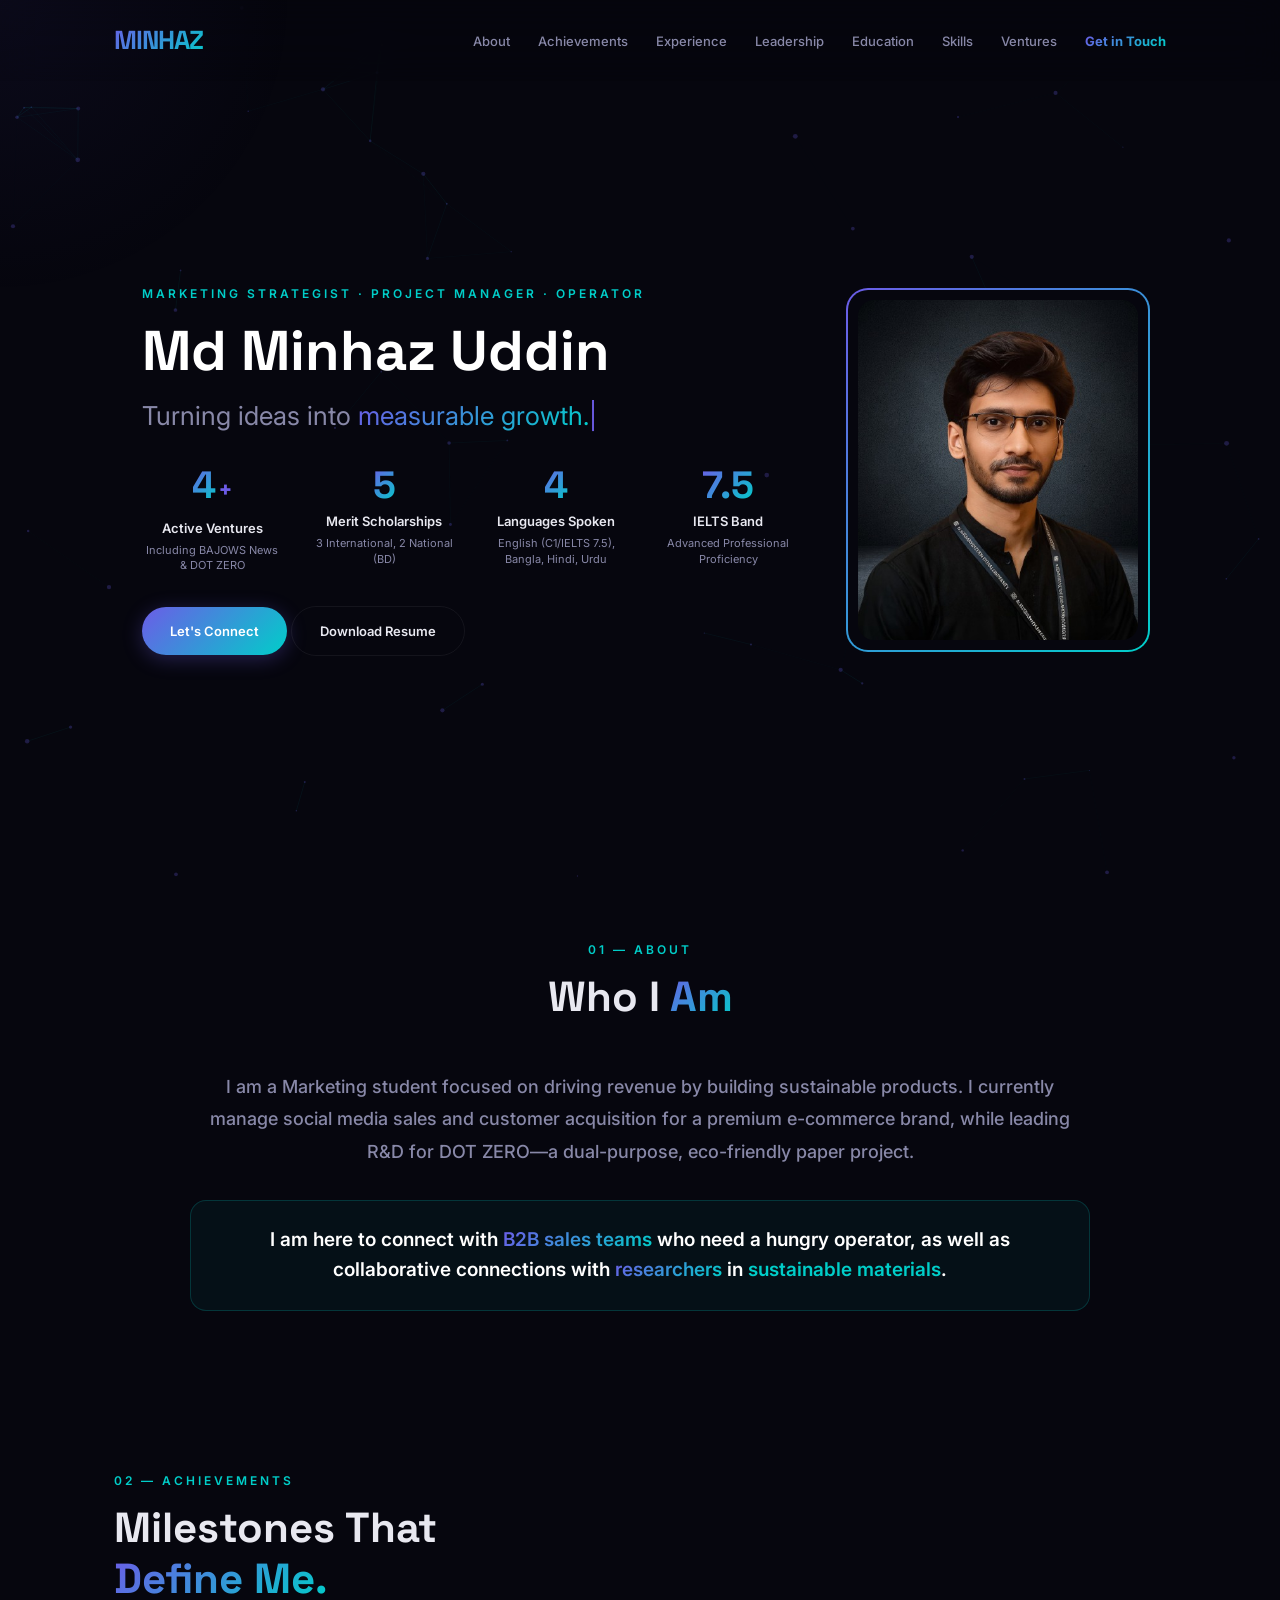
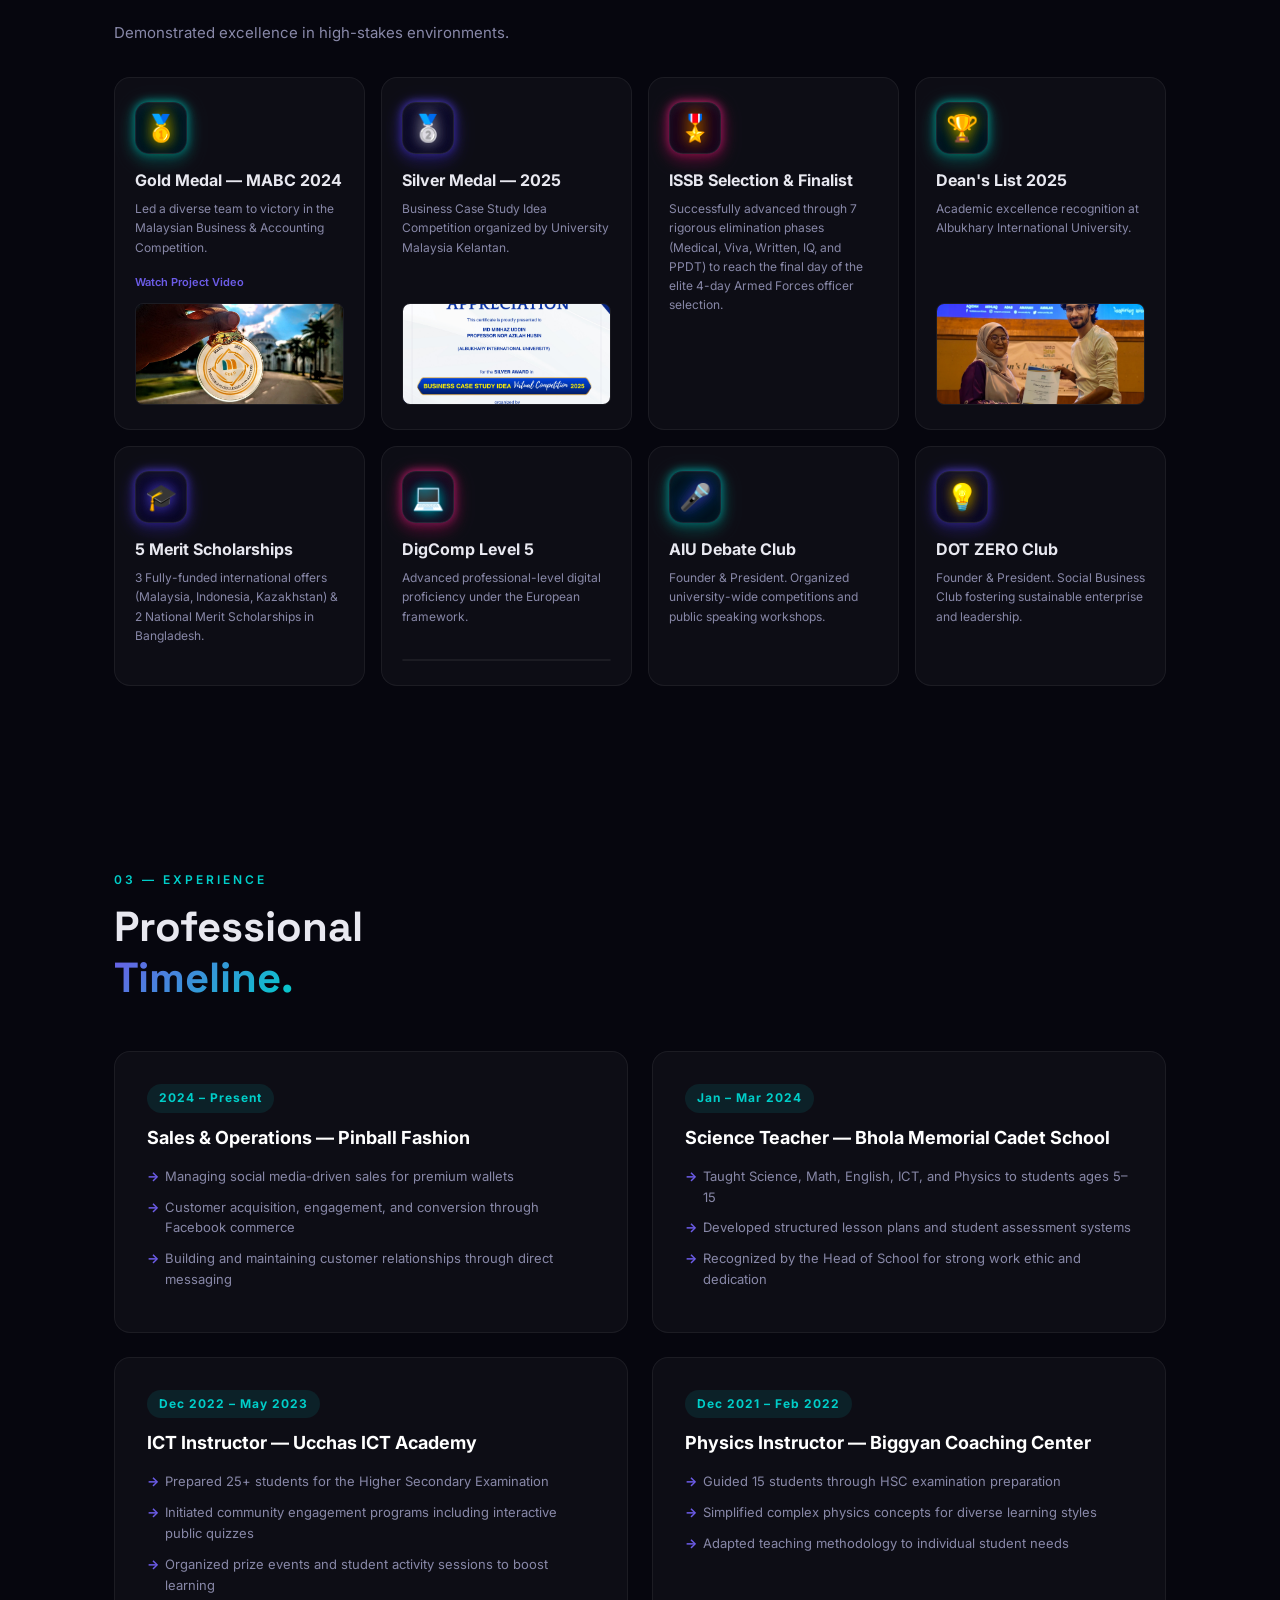
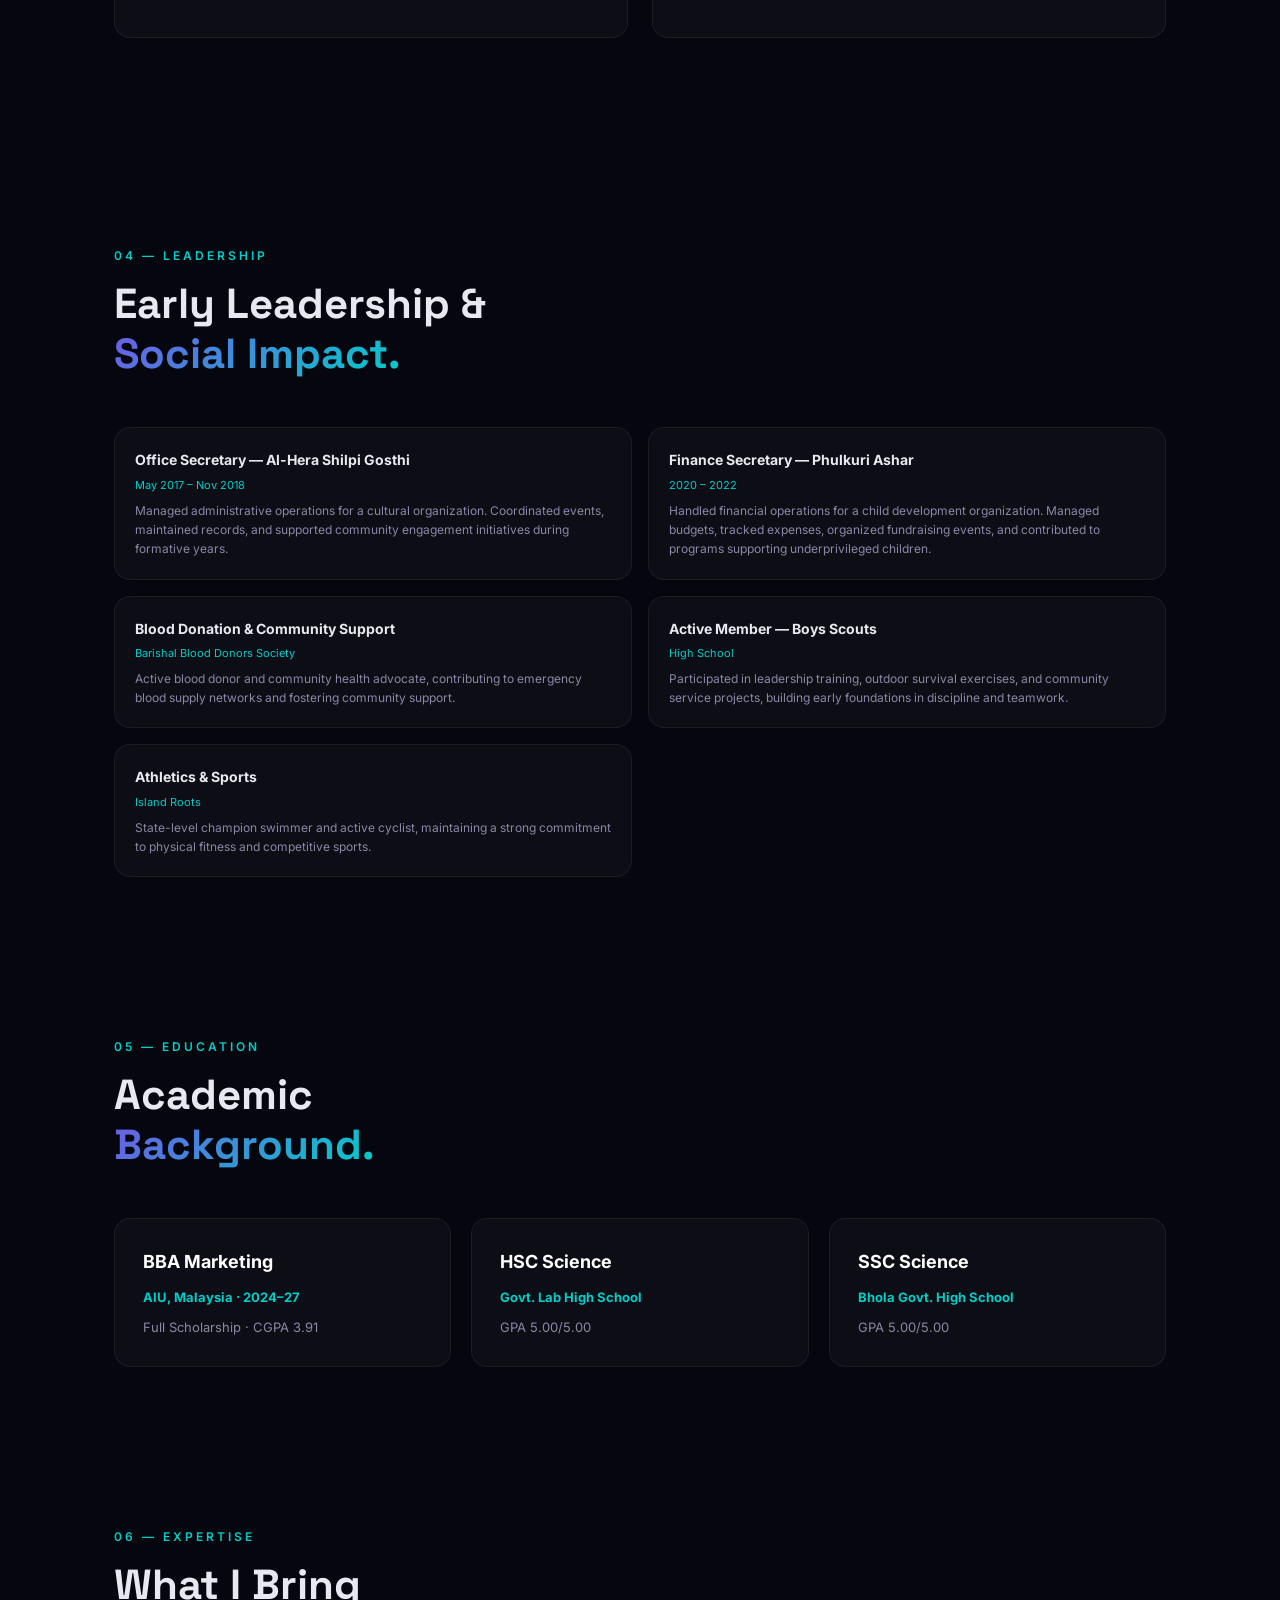
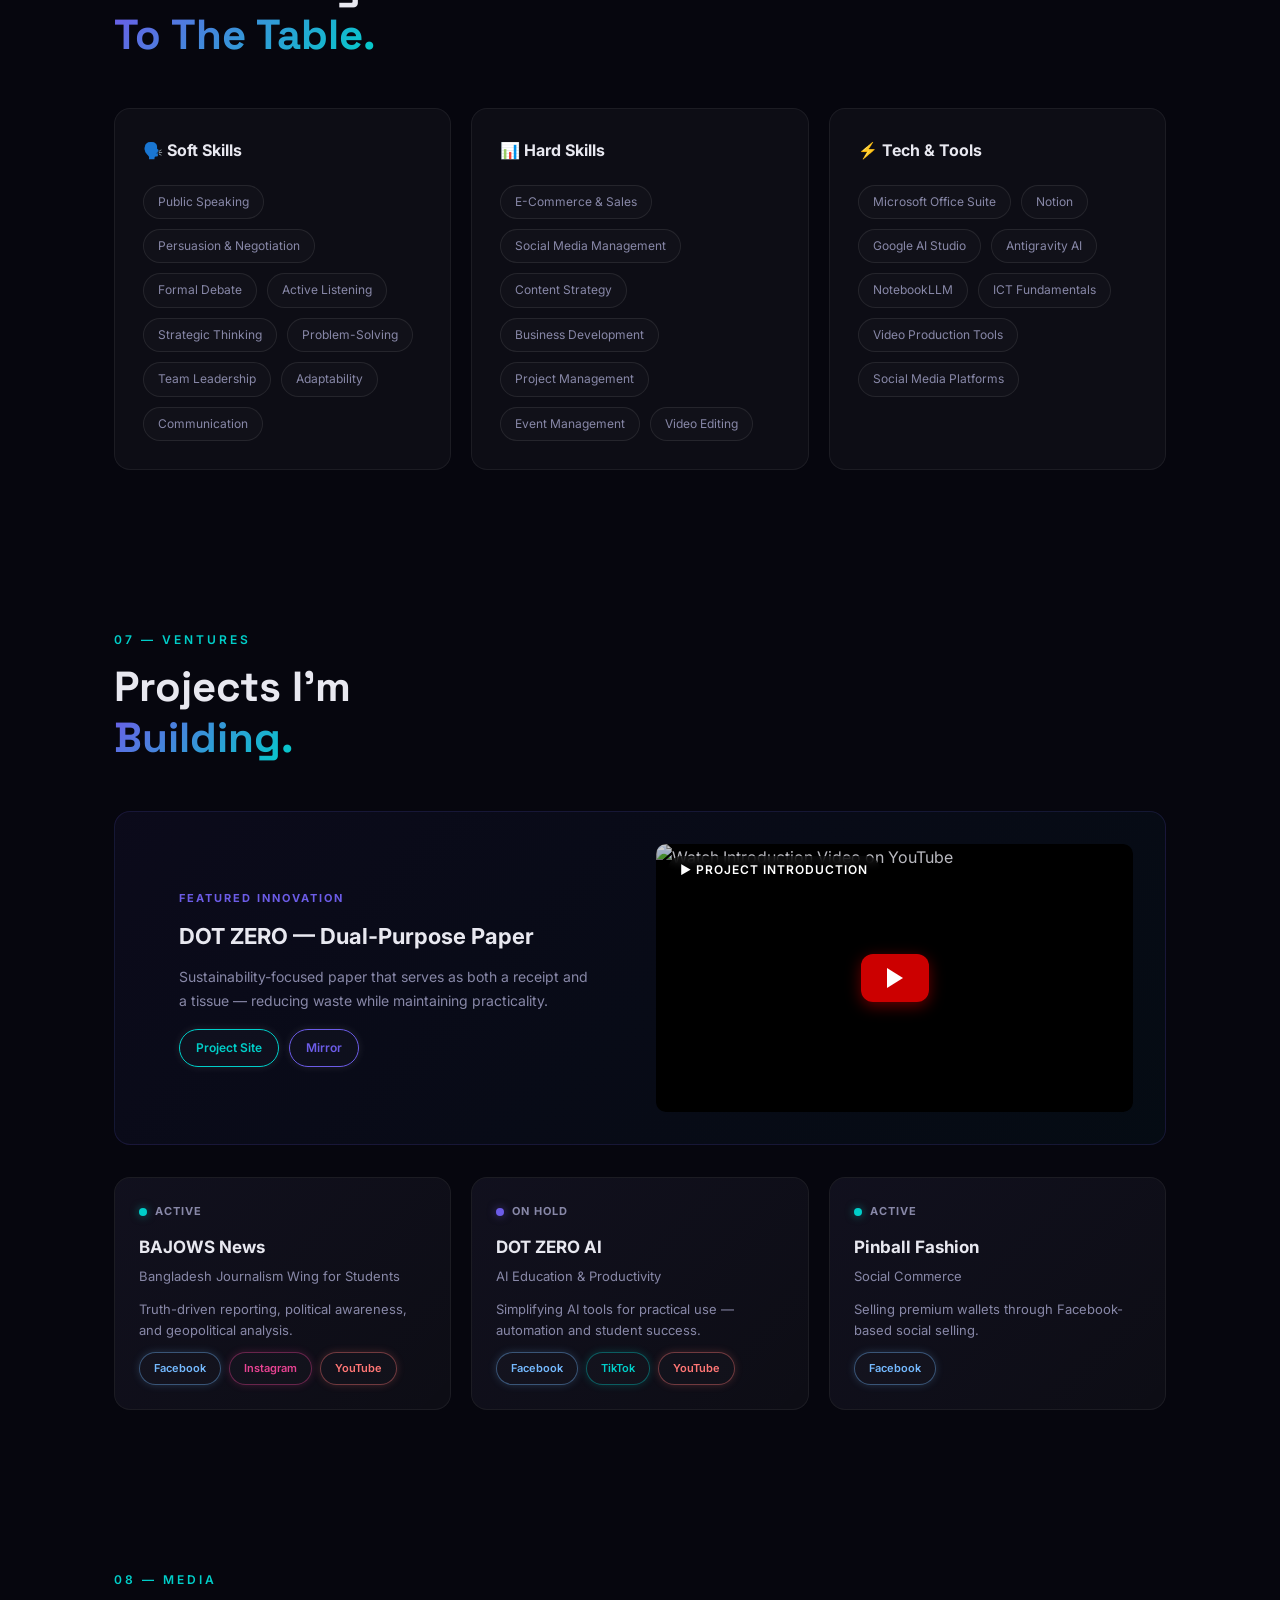
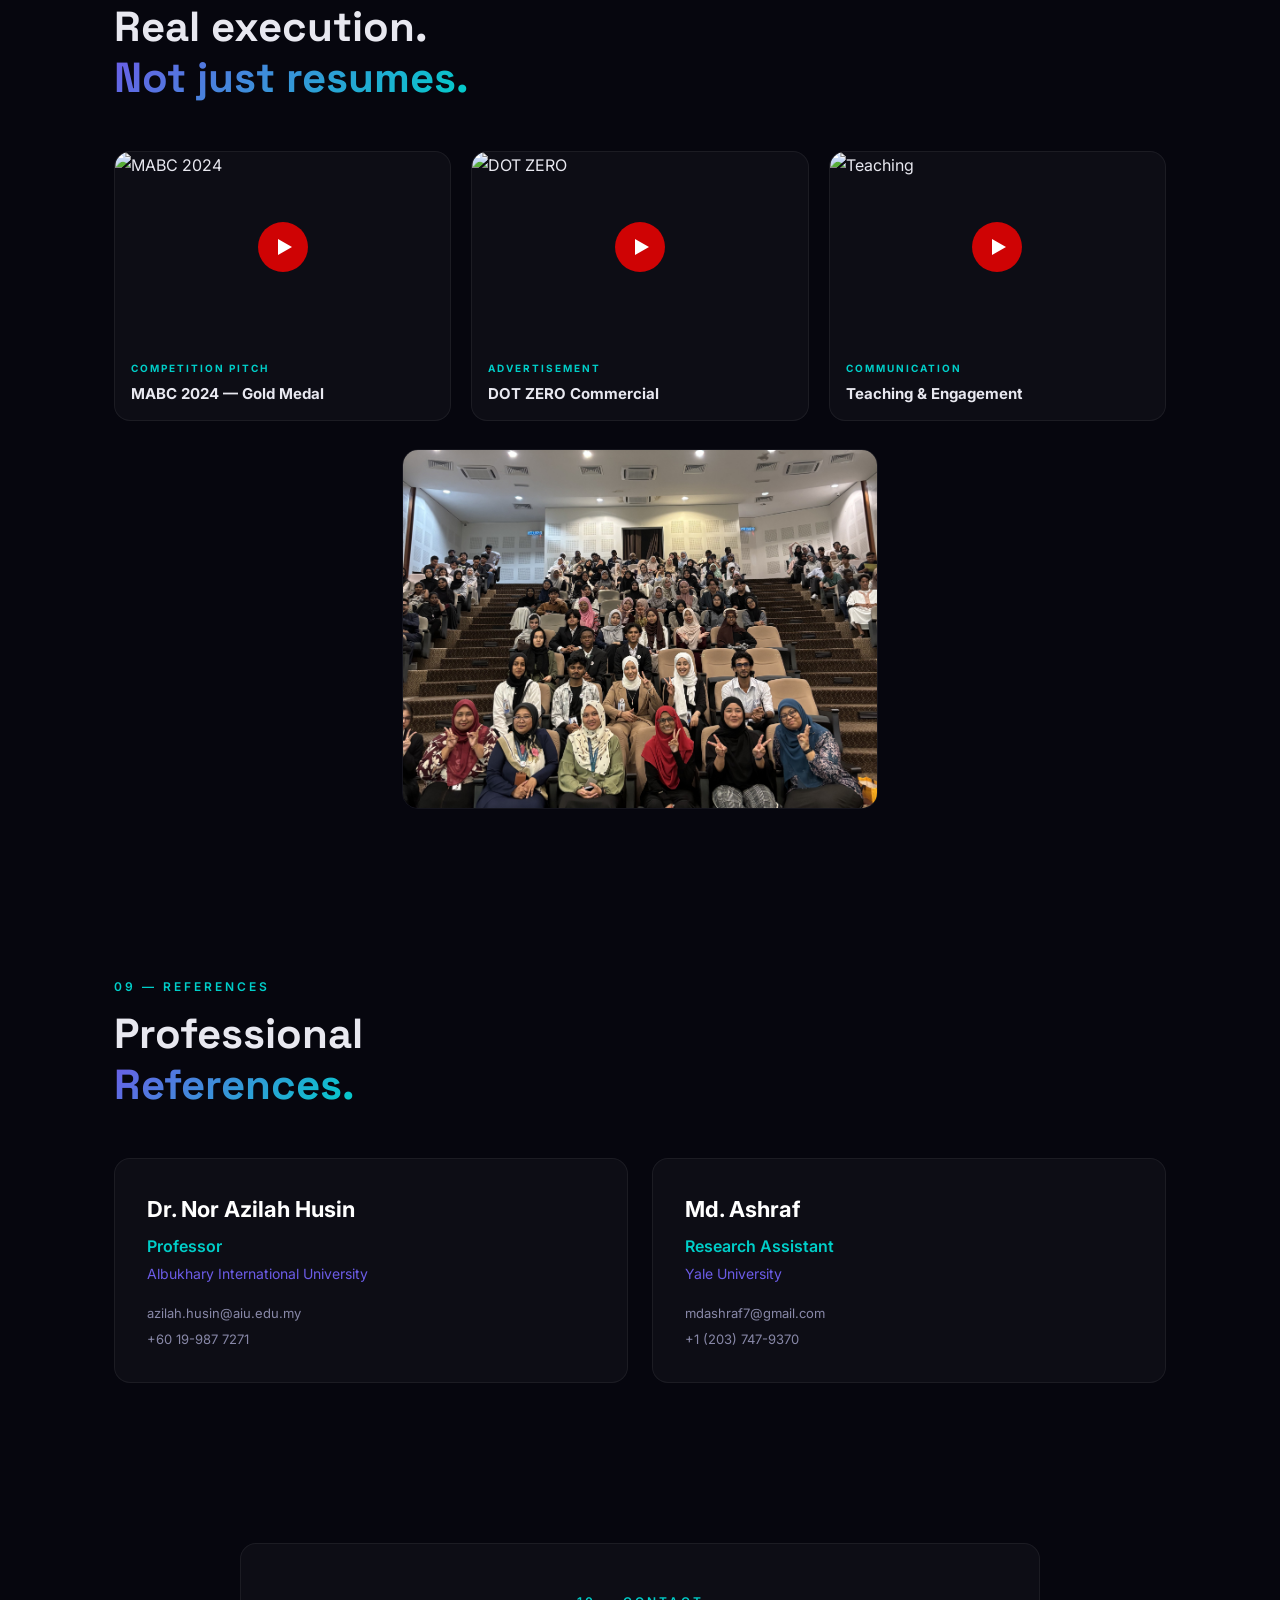
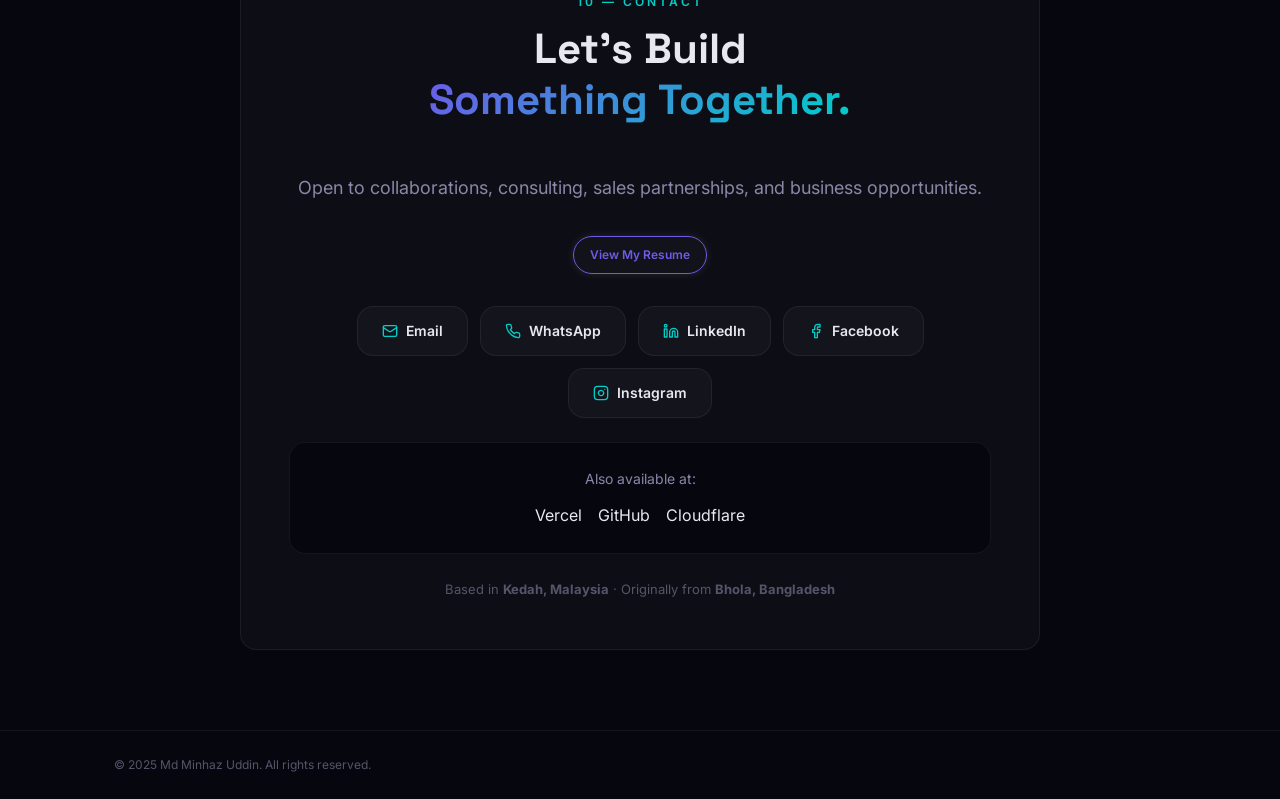
==== commit 260d3ffd: "Add files via upload" ====
--- a/index.html
+++ b/index.html
@@ -264,8 +264,9 @@
                     <p>Sustainability-focused paper that serves as both a receipt and a tissue — reducing waste while maintaining practicality.</p>
                     <div class="vf-links"><a href="https://whoisminhaz.github.io/dotzero/" target="_blank" class="glow-btn" style="--btn-color: #00cec9;">Project Site</a><a href="https://dotzero.whoisminhaz.workers.dev/" target="_blank" class="glow-btn" style="--btn-color: #6c5ce7;">Mirror</a></div>
                 </div>
-                <div class="vf-video"><a href="https://youtu.be/qxXZ83TiXRM" target="_blank" class="yt-preview-link" style="position: absolute; top: 0; left: 0; width: 100%; height: 100%; display: block; background: #000; border-radius: 8px; overflow: hidden; text-decoration: none;">
-    <img src="https://img.youtube.com/vi/qxXZ83TiXRM/hqdefault.jpg" alt="Watch on YouTube" style="width: 100%; height: 100%; object-fit: cover; opacity: 0.8; transition: opacity 0.3s;">
+                <div class="vf-video"><a href="https://youtu.be/MXJiqi4hmmM" target="_blank" class="yt-preview-link" style="position: absolute; top: 0; left: 0; width: 100%; height: 100%; display: block; background: #000; border-radius: 8px; overflow: hidden; text-decoration: none;">
+    <div style="position: absolute; top: 12px; left: 12px; z-index: 10; background: rgba(0,0,0,0.6); backdrop-filter: blur(4px); color: #fff; padding: 4px 12px; border-radius: 20px; font-size: 12px; font-weight: 600; letter-spacing: 1px;">▶ PROJECT INTRODUCTION</div>
+    <img src="https://img.youtube.com/vi/MXJiqi4hmmM/hqdefault.jpg" alt="Watch Introduction Video on YouTube" style="width: 100%; height: 100%; object-fit: cover; opacity: 0.8; transition: opacity 0.3s;">
     <div style="position: absolute; top: 50%; left: 50%; transform: translate(-50%, -50%); width: 68px; height: 48px; background: rgba(255,0,0,0.8); border-radius: 12px; display: flex; align-items: center; justify-content: center; box-shadow: 0 4px 15px rgba(255,0,0,0.4); transition: transform 0.2s, background 0.2s;" onmouseover="this.style.background='#ff0000'; this.style.transform='translate(-50%, -50%) scale(1.05)';" onmouseout="this.style.background='rgba(255,0,0,0.8)'; this.style.transform='translate(-50%, -50%) scale(1)';">
         <div style="width: 0; height: 0; border-style: solid; border-width: 10px 0 10px 16px; border-color: transparent transparent transparent #fff;"></div>
     </div>
@@ -300,8 +301,8 @@
                             <img src="https://img.youtube.com/vi/qxXZ83TiXRM/hqdefault.jpg" alt="DOT ZERO">
                             <div class="yt-play"><div class="yt-play-tri"></div></div>
                         </div>
-                        <span class="video-tag">VENTURE PITCH</span>
-                        <h4>DOT ZERO Paper Project</h4>
+                        <span class="video-tag">ADVERTISEMENT</span>
+                        <h4>DOT ZERO Commercial</h4>
                     </a>
                 </div>
                 <div class="video-card glow-card reveal" style="--glow-color: #6c5ce7;">
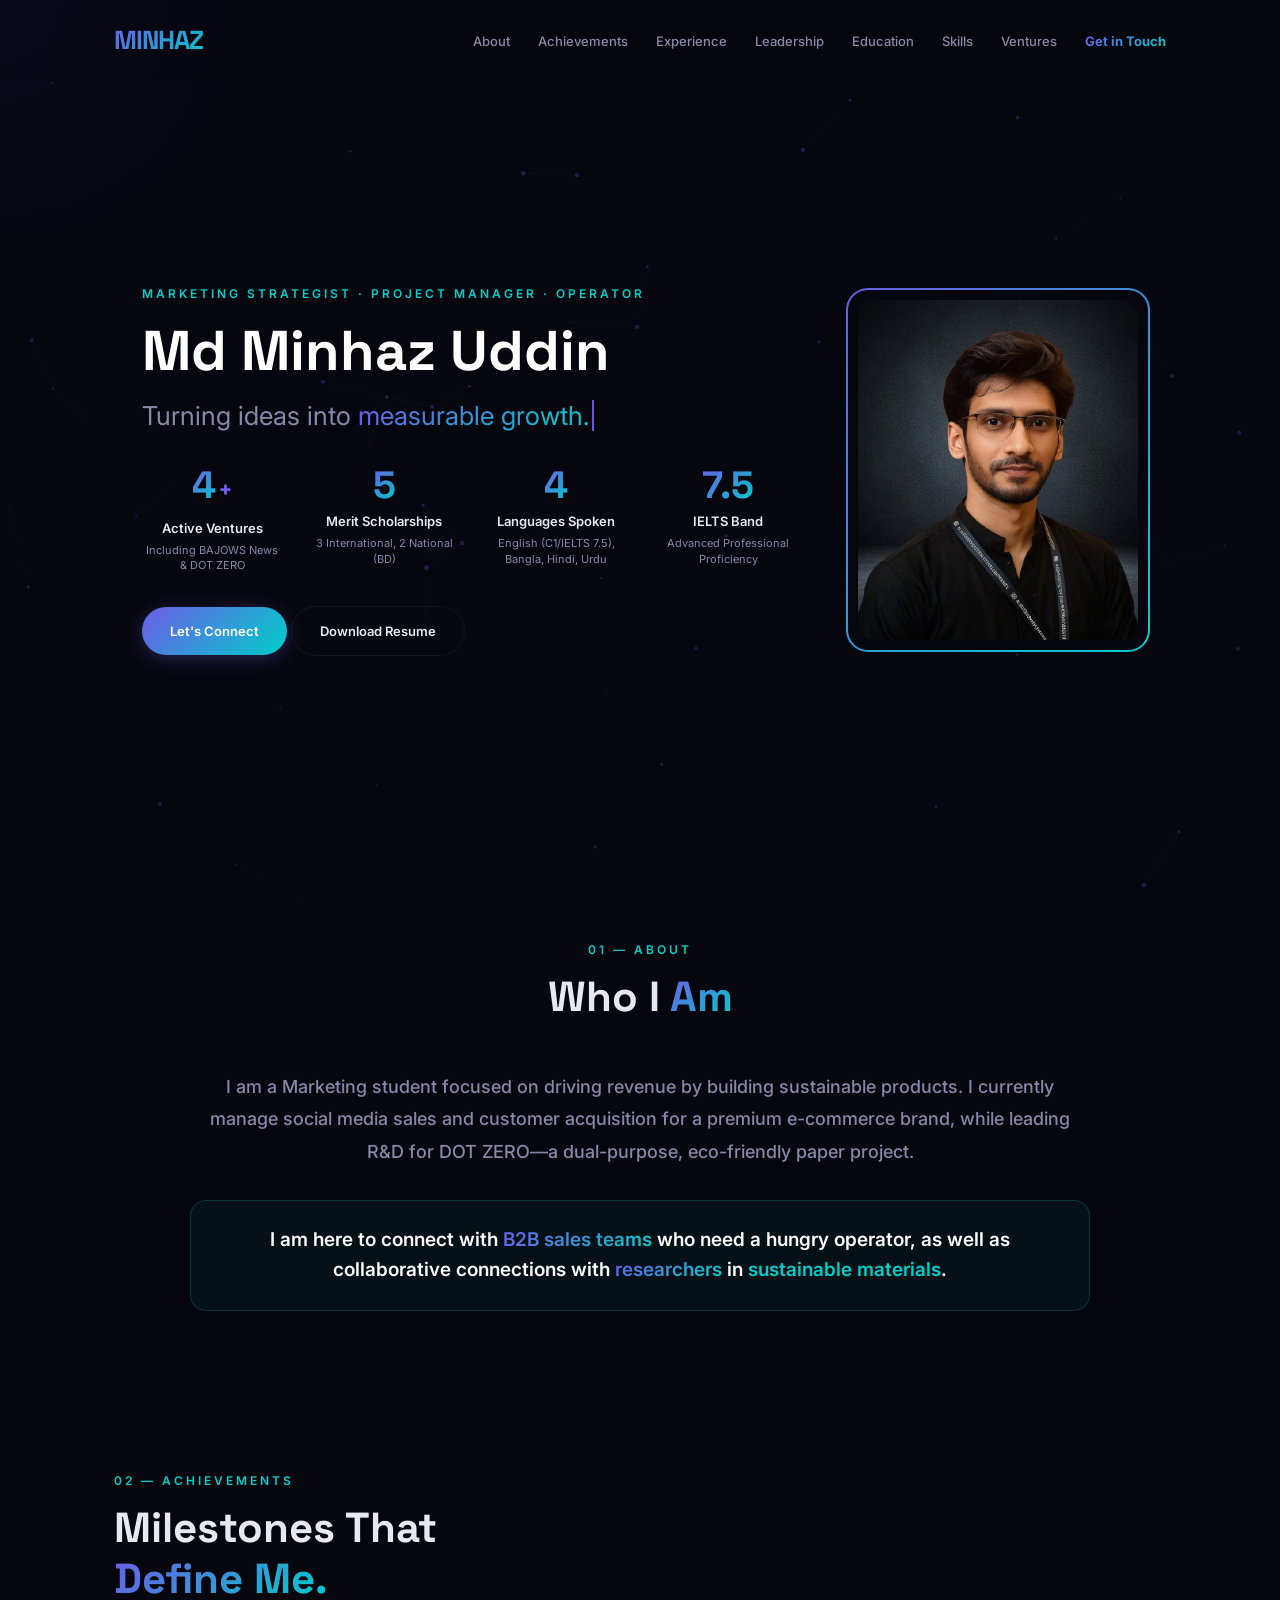
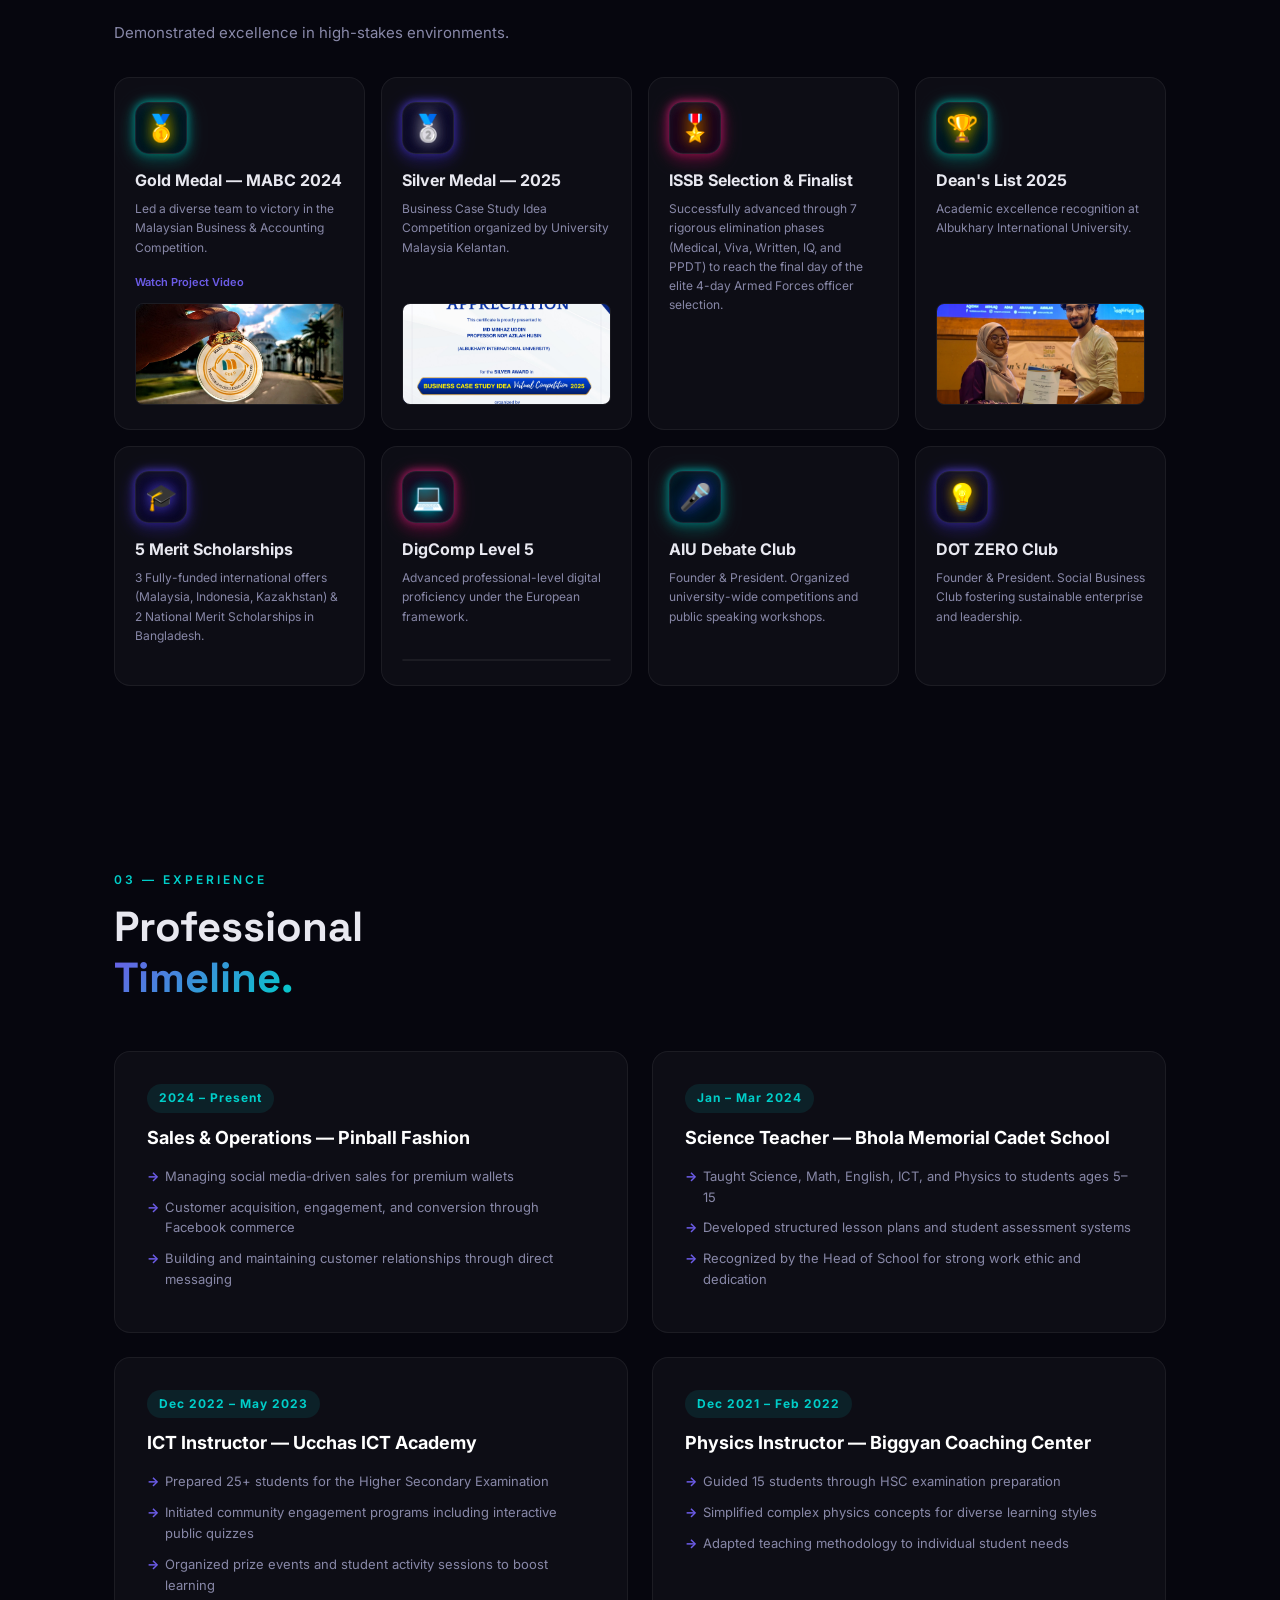
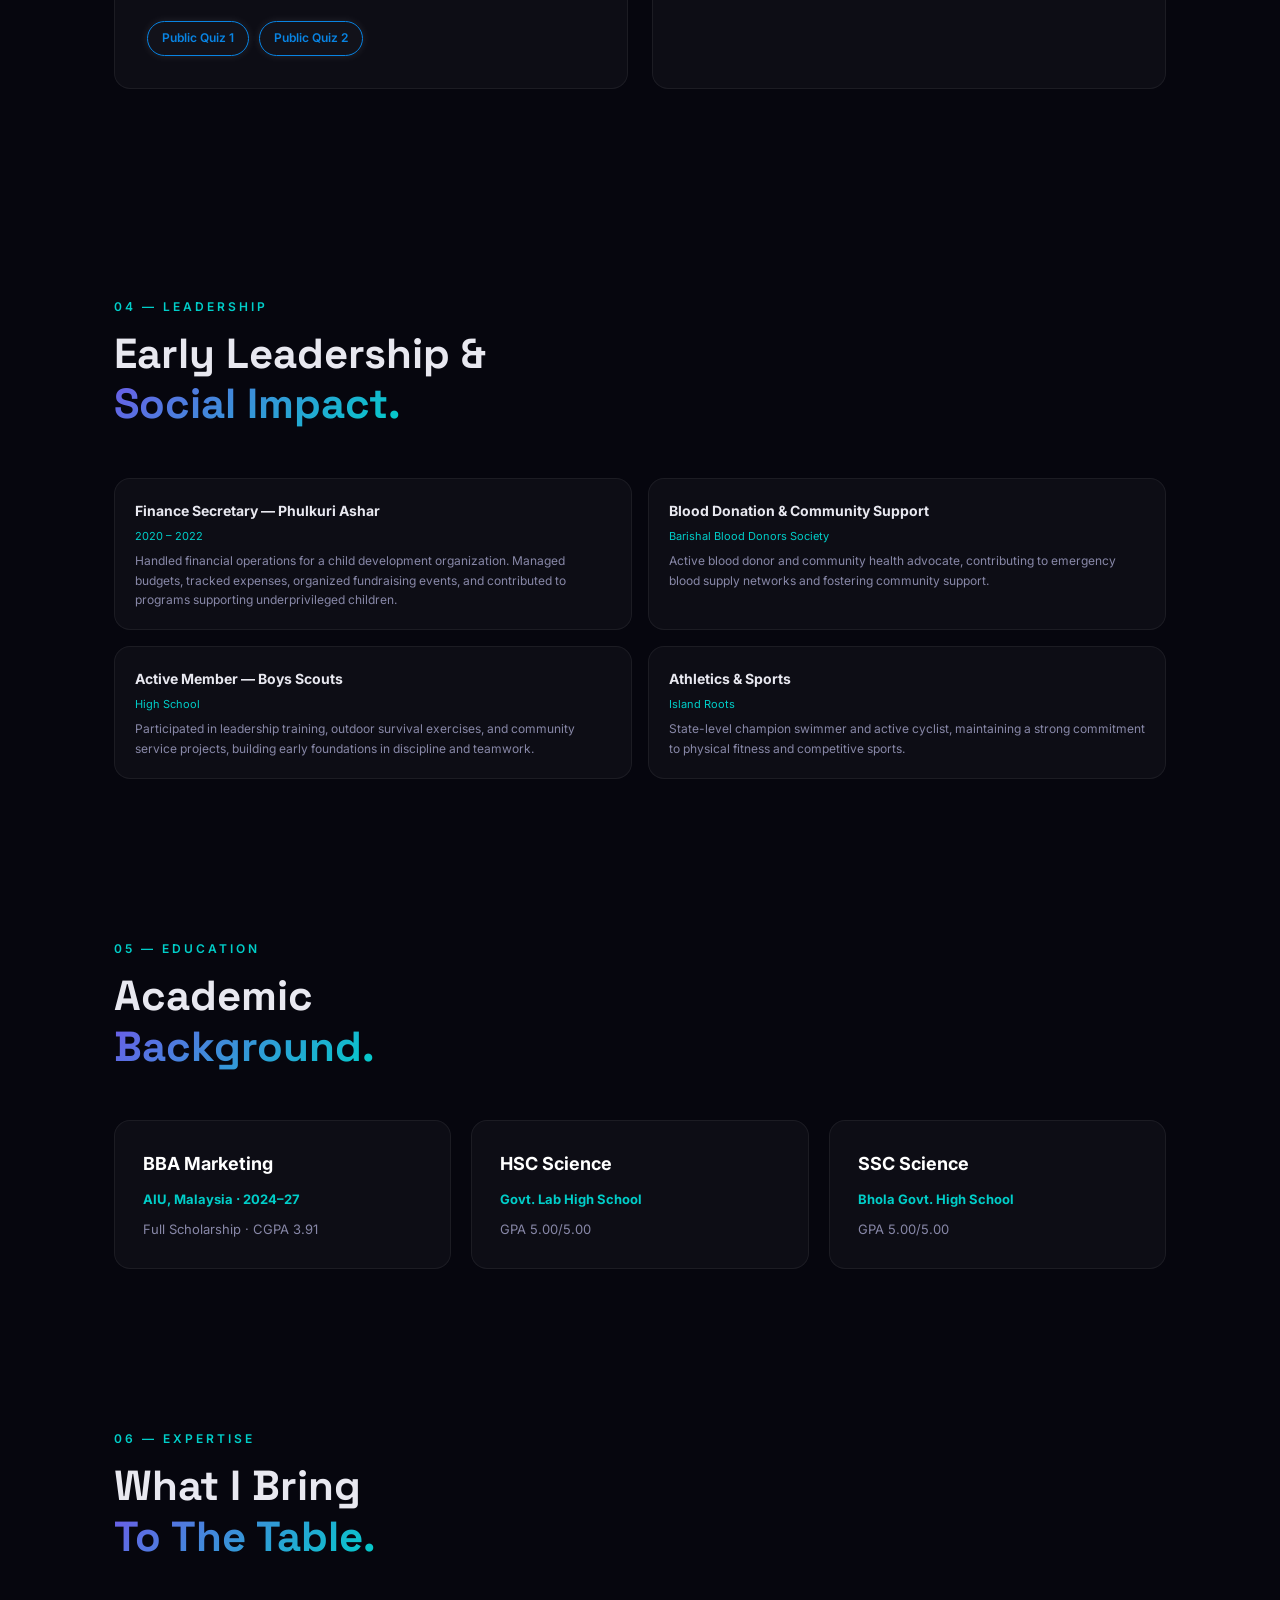
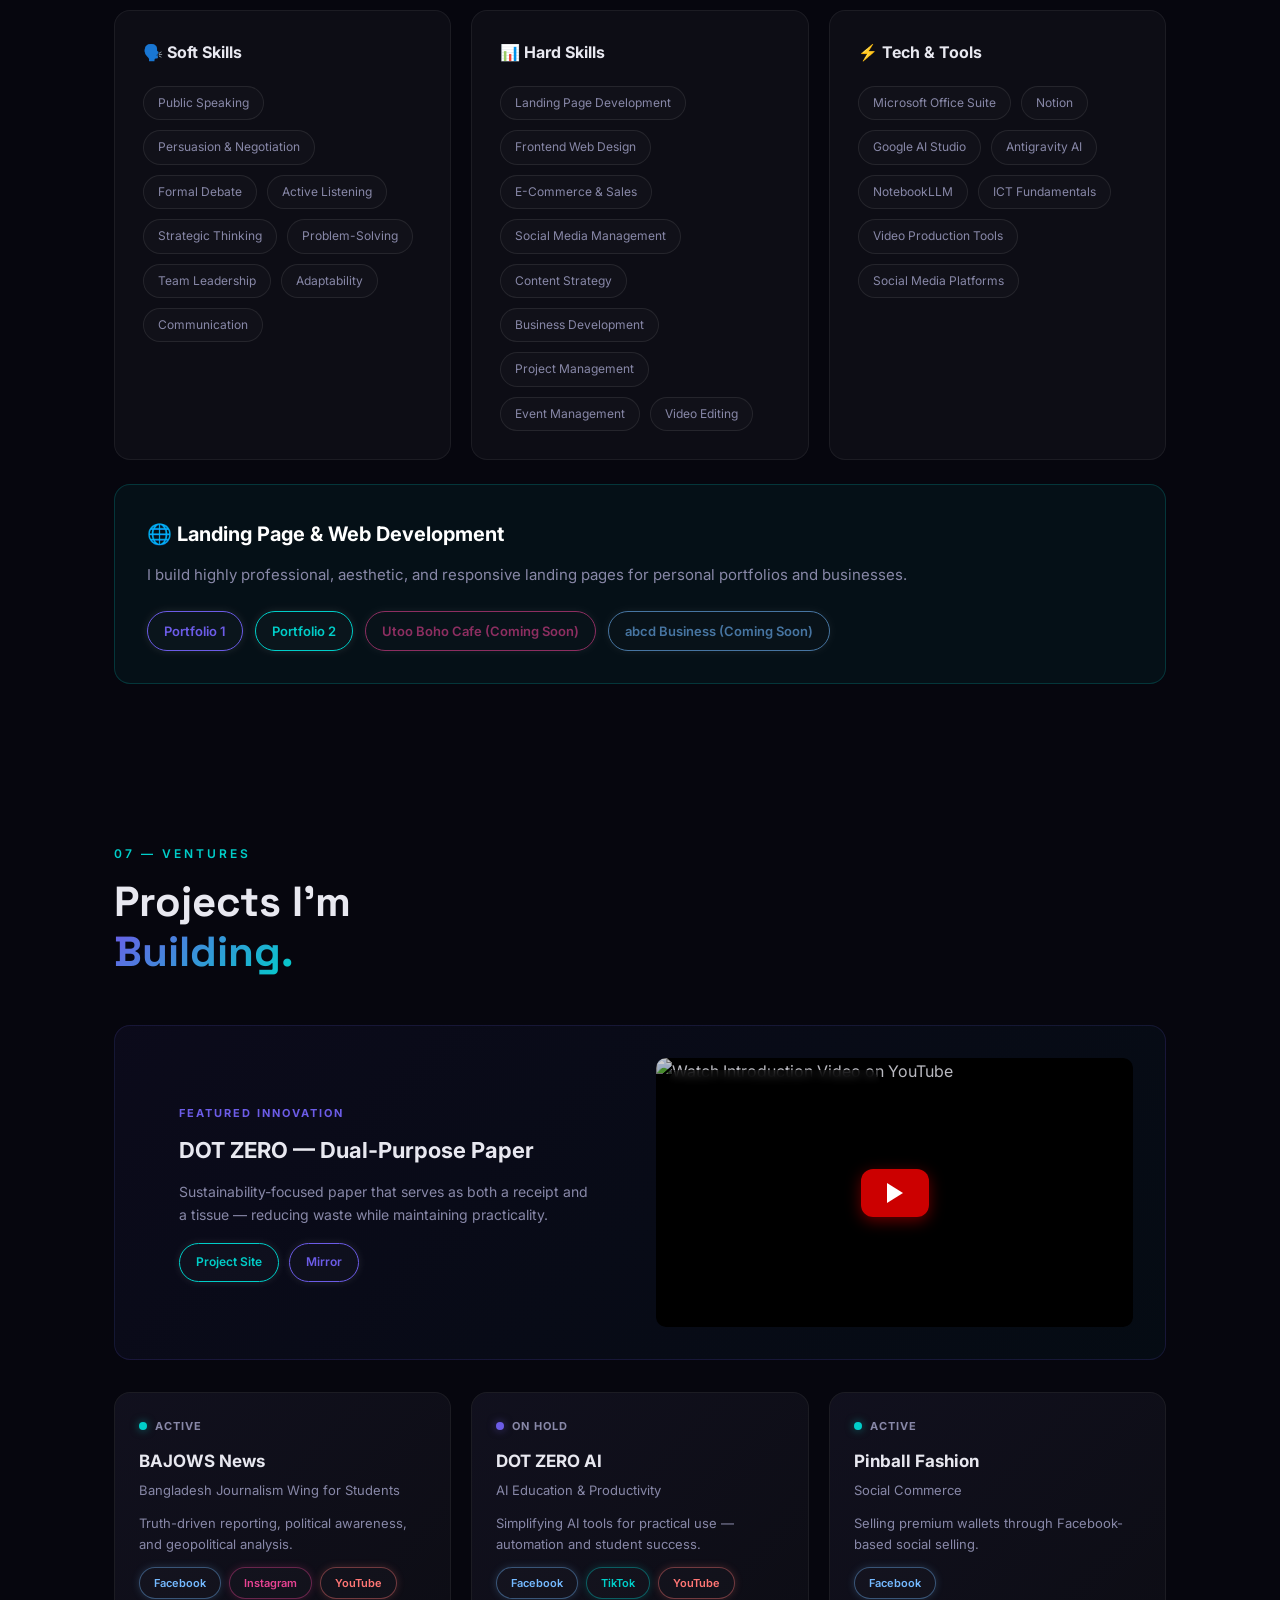
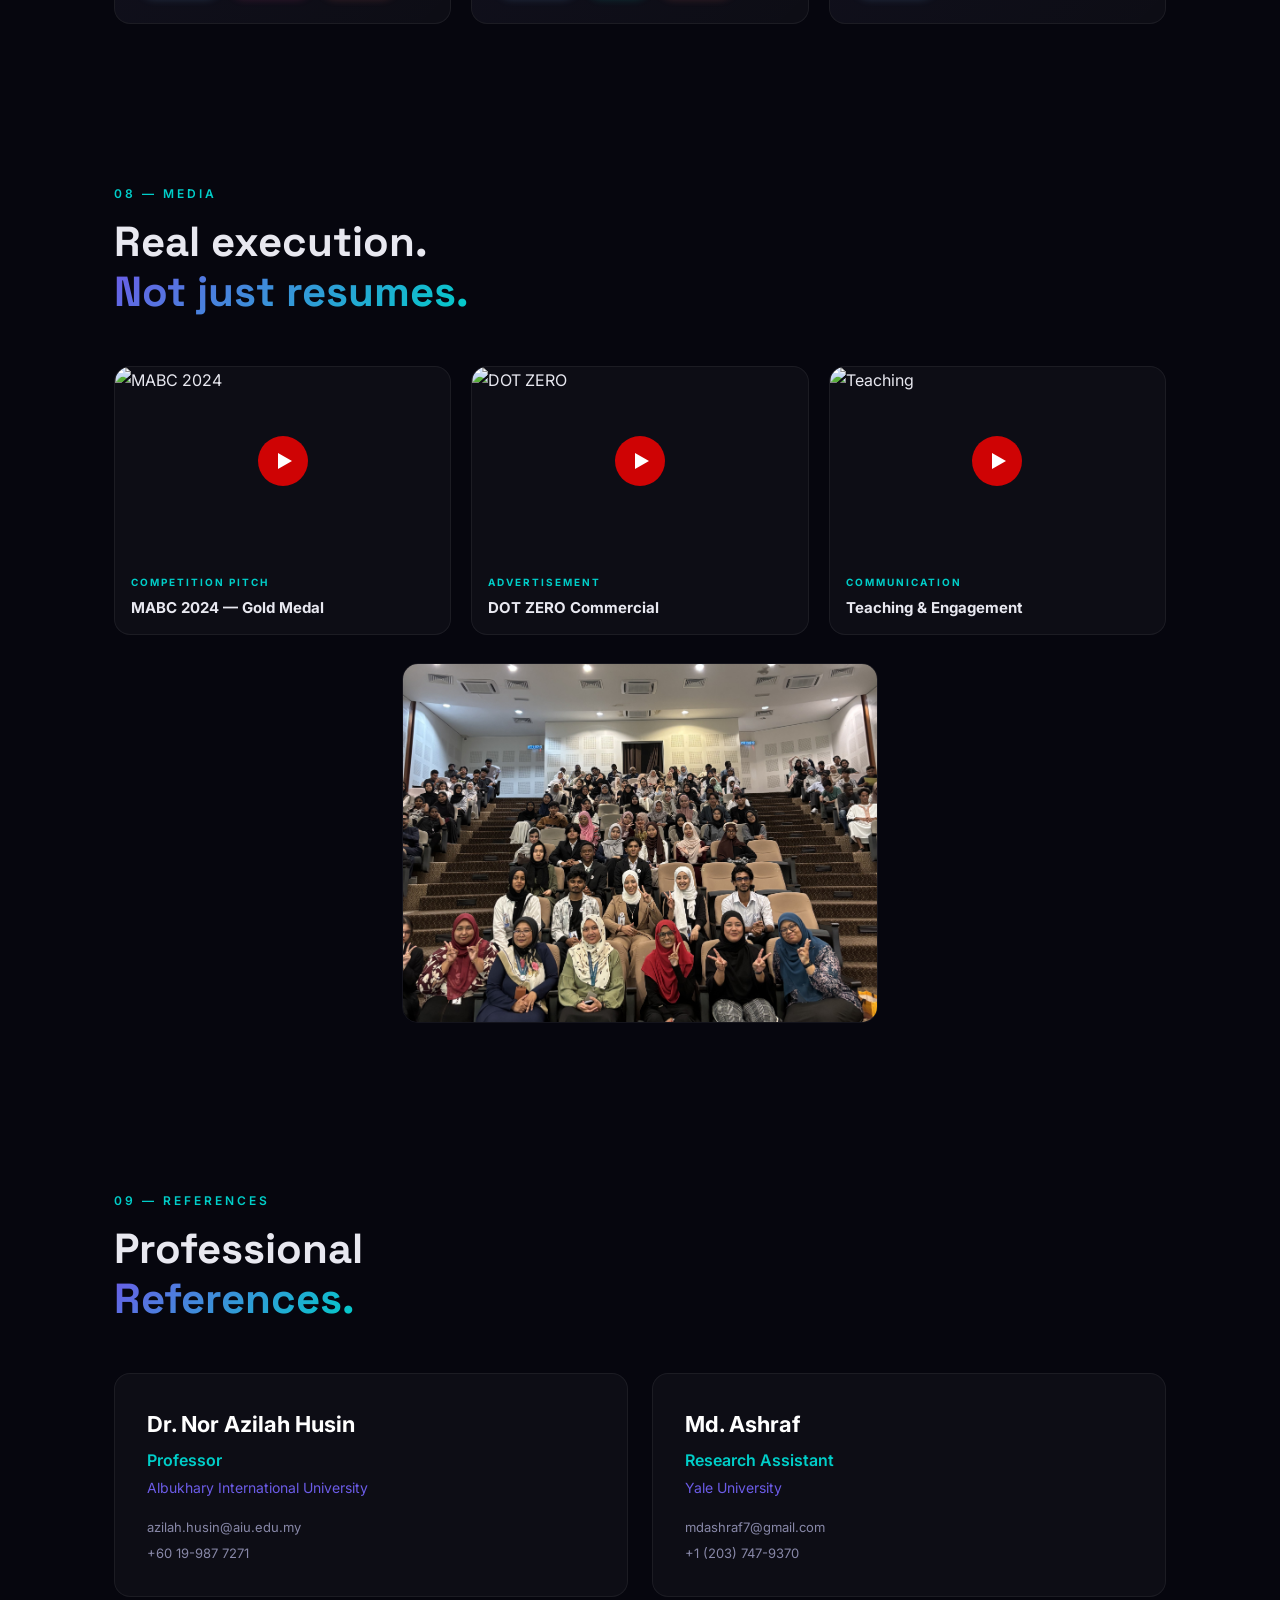
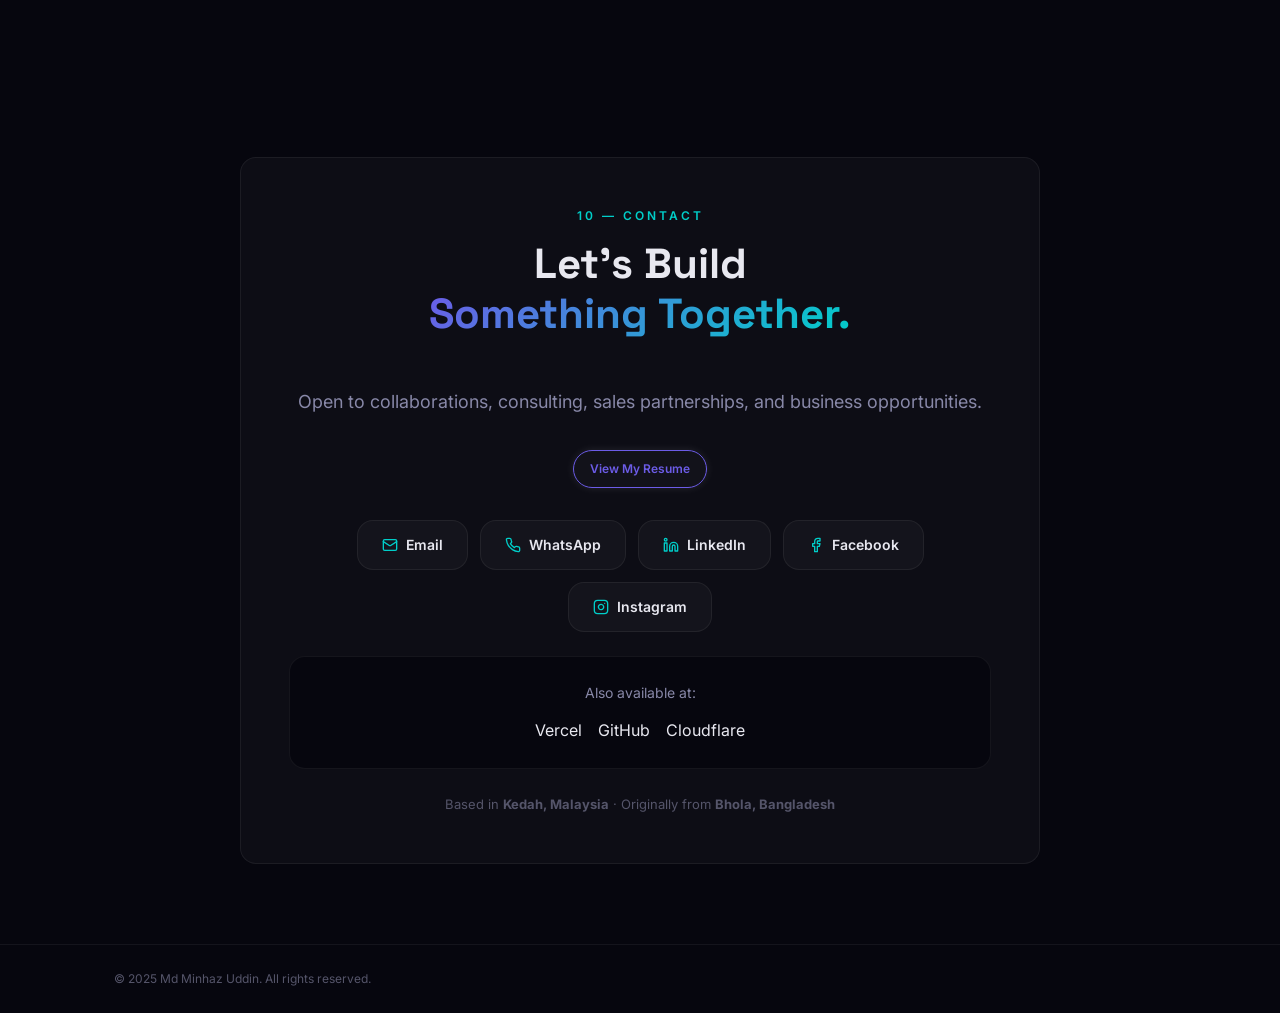
==== commit 34e03420: "Add files via upload" ====
--- a/index.html
+++ b/index.html
@@ -159,6 +159,10 @@
                         <li>Initiated community engagement programs including interactive public quizzes</li>
                         <li>Organized prize events and student activity sessions to boost learning</li>
                     </ul>
+                    <div class="exp-links" style="margin-top: 16px; display: flex; gap: 10px; flex-wrap: wrap;">
+                        <a href="https://www.facebook.com/share/v/1GdVKYYxKZ/" target="_blank" class="glow-btn" style="--btn-color: #0984e3; padding: 6px 14px; font-size: 12px;">Public Quiz 1</a>
+                        <a href="https://www.facebook.com/share/v/158mvcBEVn" target="_blank" class="glow-btn" style="--btn-color: #0984e3; padding: 6px 14px; font-size: 12px;">Public Quiz 2</a>
+                    </div>
                 </div>
                 <div class="exp-card glow-card reveal" style="--glow-color: #6c5ce7;">
                     <div class="exp-date">Dec 2021 – Feb 2022</div>
@@ -179,11 +183,7 @@
         <div class="container">
             <div class="section-header reveal"><span class="section-tag">04 — Leadership</span><h2 class="section-title">Early Leadership &<br><span class="accent">Social Impact.</span></h2></div>
             <div class="el-grid glow-container reveal">
-                <div class="el-card glow-card" style="--glow-color: #00cec9;">
-                    <strong>Office Secretary — Al-Hera Shilpi Gosthi</strong>
-                    <span class="el-date">May 2017 – Nov 2018</span>
-                    <p>Managed administrative operations for a cultural organization. Coordinated events, maintained records, and supported community engagement initiatives during formative years.</p>
-                </div>
+
                 <div class="el-card glow-card" style="--glow-color: #6c5ce7;">
                     <strong>Finance Secretary — Phulkuri Ashar</strong>
                     <span class="el-date">2020 – 2022</span>
@@ -243,11 +243,22 @@
                 </div>
                 <div class="glow-card skill-block" data-tilt style="--glow-color: #00cec9;">
                     <h3>📊 Hard Skills</h3>
-                    <div class="skill-tags"><span class="skill-tag glow-hover">E-Commerce & Sales</span><span class="skill-tag glow-hover">Social Media Management</span><span class="skill-tag glow-hover">Content Strategy</span><span class="skill-tag glow-hover">Business Development</span><span class="skill-tag glow-hover">Project Management</span><span class="skill-tag glow-hover">Event Management</span><span class="skill-tag glow-hover">Video Editing</span></div>
+                    <div class="skill-tags"><span class="skill-tag glow-hover">Landing Page Development</span><span class="skill-tag glow-hover">Frontend Web Design</span><span class="skill-tag glow-hover">E-Commerce & Sales</span><span class="skill-tag glow-hover">Social Media Management</span><span class="skill-tag glow-hover">Content Strategy</span><span class="skill-tag glow-hover">Business Development</span><span class="skill-tag glow-hover">Project Management</span><span class="skill-tag glow-hover">Event Management</span><span class="skill-tag glow-hover">Video Editing</span></div>
                 </div>
                 <div class="glow-card skill-block" data-tilt style="--glow-color: #e84393;">
                     <h3>⚡ Tech & Tools</h3>
                     <div class="skill-tags"><span class="skill-tag glow-hover">Microsoft Office Suite</span><span class="skill-tag glow-hover">Notion</span><span class="skill-tag glow-hover">Google AI Studio</span><span class="skill-tag glow-hover">Antigravity AI</span><span class="skill-tag glow-hover">NotebookLLM</span><span class="skill-tag glow-hover">ICT Fundamentals</span><span class="skill-tag glow-hover">Video Production Tools</span><span class="skill-tag glow-hover">Social Media Platforms</span></div>
+                </div>
+            </div>
+            
+            <div class="web-dev-portfolio glow-card reveal" style="--glow-color: #00cec9; margin-top: 24px; padding: 32px; border-radius: var(--r); background: rgba(0, 206, 201, 0.05); border: 1px solid rgba(0, 206, 201, 0.2);">
+                <h3 style="font-size: 20px; font-weight: 700; color: #fff; margin-bottom: 12px;">🌐 Landing Page & Web Development</h3>
+                <p style="color: var(--text2); margin-bottom: 24px; font-size: 15px; line-height: 1.6;">I build highly professional, aesthetic, and responsive landing pages for personal portfolios and businesses.</p>
+                <div class="web-links" style="display: flex; gap: 12px; flex-wrap: wrap;">
+                    <a href="https://whoisminhaz.github.io/portfolio/" target="_blank" class="glow-btn" style="--btn-color: #6c5ce7; font-size: 13px; padding: 8px 16px;">Portfolio 1</a>
+                    <a href="https://portfolio.whoisminhaz.workers.dev/" target="_blank" class="glow-btn" style="--btn-color: #00cec9; font-size: 13px; padding: 8px 16px;">Portfolio 2</a>
+                    <a href="#" target="_blank" class="glow-btn" style="--btn-color: #e84393; font-size: 13px; padding: 8px 16px; opacity: 0.6; cursor: not-allowed;" onclick="event.preventDefault();">Utoo Boho Cafe (Coming Soon)</a>
+                    <a href="#" target="_blank" class="glow-btn" style="--btn-color: #74b9ff; font-size: 13px; padding: 8px 16px; opacity: 0.6; cursor: not-allowed;" onclick="event.preventDefault();">abcd Business (Coming Soon)</a>
                 </div>
             </div>
         </div>
